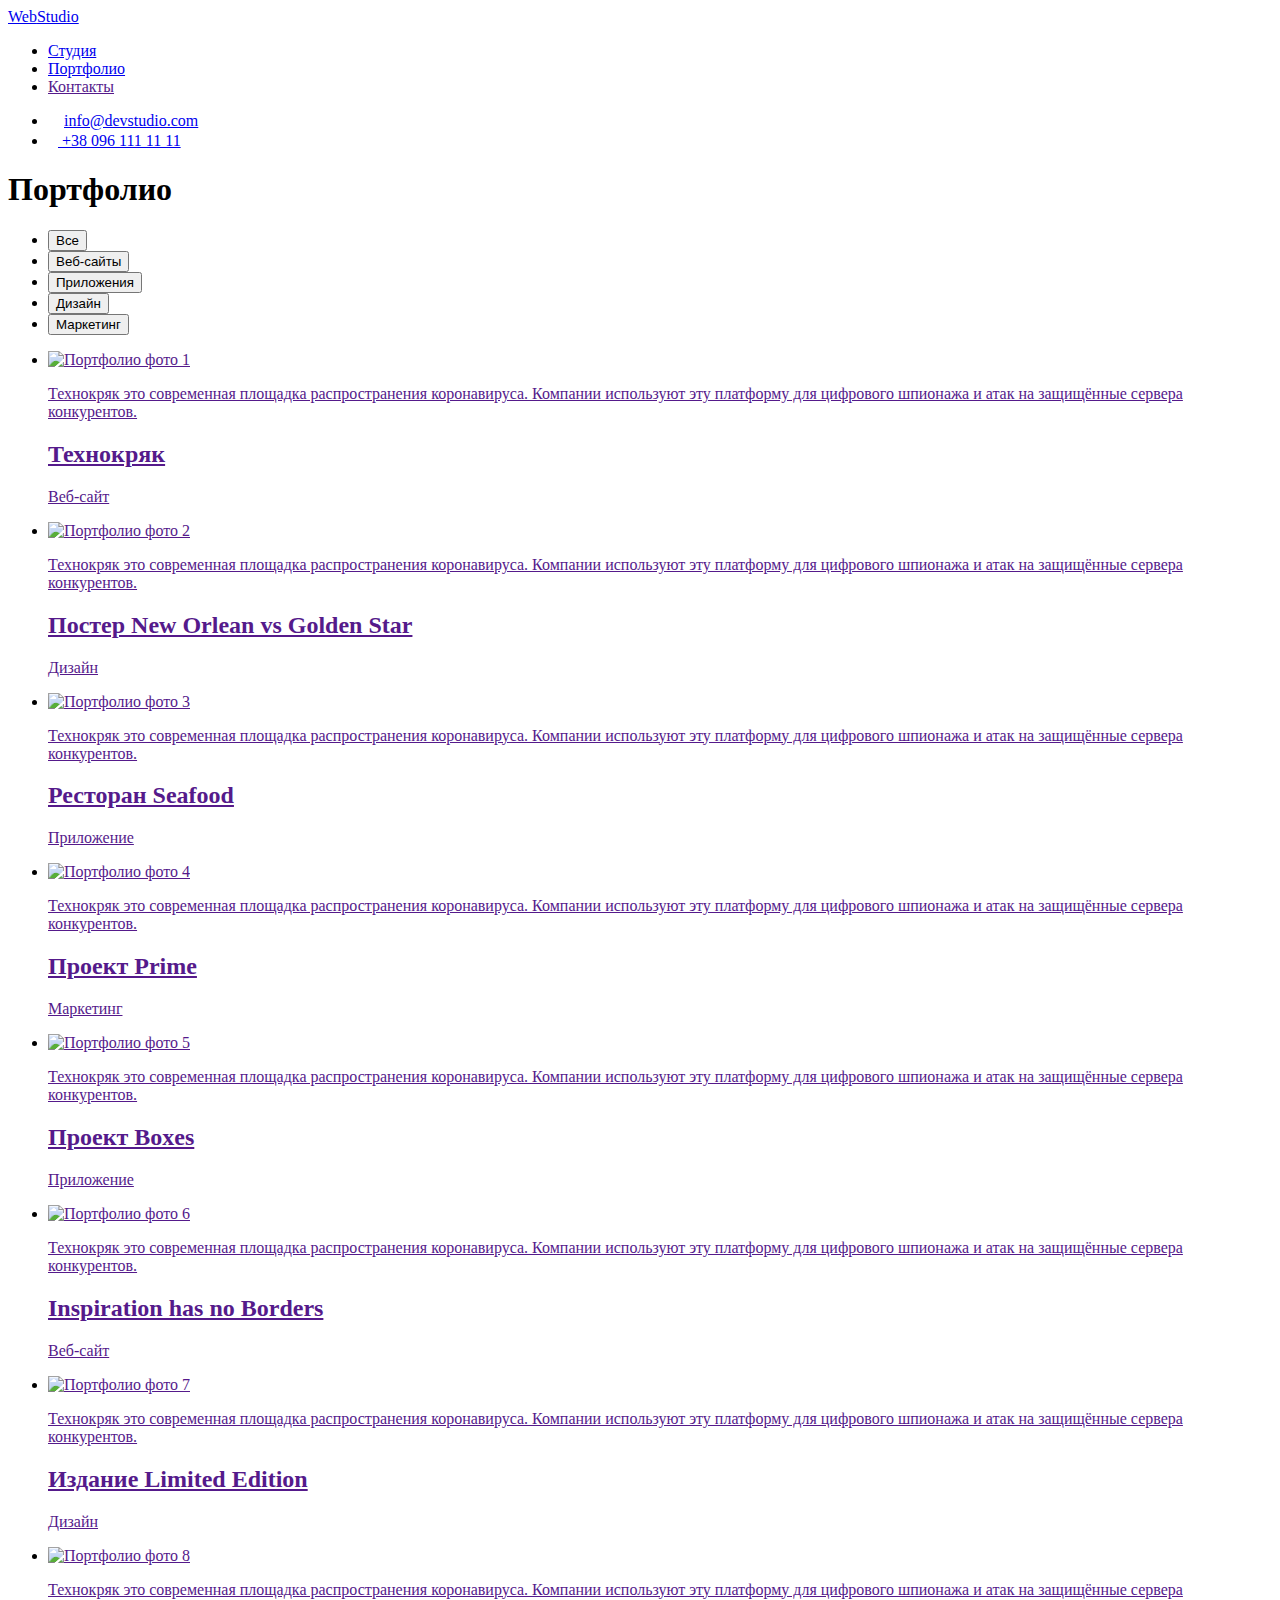
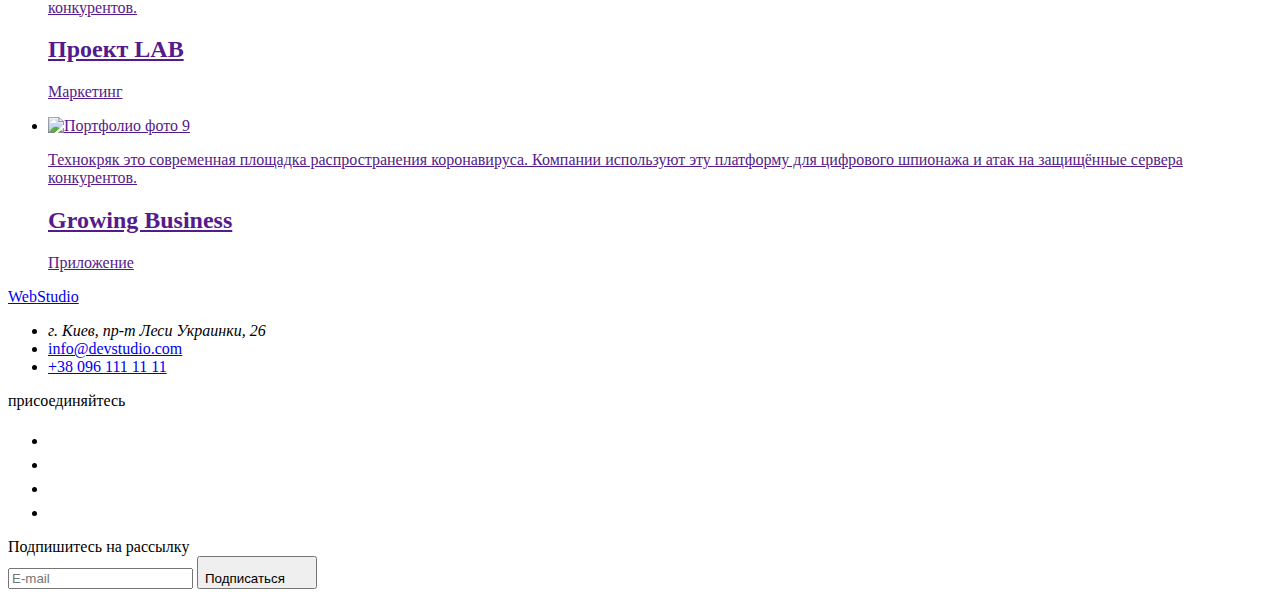
==== portfolio.html @ 8aad8907 "1" ====
<!DOCTYPE html>
<html lang="en">
    <head>
        <meta charset="UTF-8">
        <meta name="viewport" content="width=device-width, initial-scale=1.0">
        <title>Document</title>
        <link href="https://fonts.googleapis.com/css2?family=Raleway:wght@700&family=Roboto:wght@400;500;700;900&display=swap" 
        rel="stylesheet">
        <!-- <link rel="stylesheet" href="https://cdnjs.cloudflare.com/ajax/libs/modern-normalize/1.0.0/modern-normalize.css"> -->
        <link rel="stylesheet" href="./css/main.min.css">
    </head>
    <body>
    <!--Верхняя линия-->
    <header>
        <div class="container ">
            <a href="./index.html" class="logo-white" > <span class="logo-bl">Web</span>Studio</a>
            <nav>
                <ul class="site-nav list">
                    <li class="item"><a href="./index.html" class="link" >Студия</a></li>
                    <li class="item"><a href="./portfolio.html" class="link current">Портфолио</a></li>
                    <li class="item"><a href="" class="link">Контакты</a></li>
                </ul>
            </nav>
            <ul class="adress-nav list">
                <li class="item"><a href="mailto:info@devstudio.com" class="link adress-nav-cont"><svg class="envelope" width="16px" height="12px"><use href="./images/sprite.svg#envelope"></use></svg>info@devstudio.com</a></li>
                <li class="item"><a href="tel:+380961111111" class="link adress-nav-cont"><svg class="phone" width="10px" height="16px"><use href="./images/sprite.svg#phone"></use></svg> +38 096 111 11 11</a></li>
            </ul>
        </div>
    </header>
    <main>
        <!--Портфолио-->
        <section class="section-portfolio">
            <div class="container">
                <h1 class="visually-hidden">Портфолио</h1>
                <ul class="section-portfolio-button list">
                    <li class="item"><button type="button" class="filter-button">Все</button></li>
                    <li class="item"><button type="button" class="filter-button">Веб-сайты</button></li>
                    <li class="item"><button type="button" class="filter-button">Приложения</button></li>
                    <li class="item"><button type="button" class="filter-button">Дизайн</button></li>
                    <li class="item"><button type="button" class="filter-button">Маркетинг</button></li>
                </ul>
                <ul class="section-portfolio-container list">
                    <li class="section-portfolio-item">
                        <a href="" class="portfolio-link">
                            <div class="box"><img src="./images/portfolio/portfolio-img1.jpg" alt="Портфолио фото 1" width="370">
                                <div class="overlay">
                                    <p>Технокряк это современная площадка распространения коронавируса. Компании используют эту платформу для цифрового шпионажа и атак на защищённые сервера конкурентов.</p>
                                </div>
                            </div>
                            <div class="title-title-name">
                                <h2 class="portfolio-title ">Технокряк</h2>
                                <p class="portfolio-title-name">Веб-сайт</p>
                            </div>
                        </a>
                        
                    </li>
                    <li class="section-portfolio-item">
                        <a href="" class="portfolio-link">
                            <div class="box"><img src="./images/portfolio/portfolio-img2.jpg" alt="Портфолио фото 2" width="370">
                                <div class="overlay">
                                    <p>Технокряк это современная площадка распространения коронавируса. Компании используют эту платформу для цифрового шпионажа и атак на защищённые сервера конкурентов.</p>
                                </div>
                            </div>
                            <div class="title-title-name">
                                <h2 class="portfolio-title">Постер New Orlean vs Golden Star</h2>
                                <p class="portfolio-title-name">Дизайн</p>
                            </div>
                        </a>
                    </li>
                    <li class="section-portfolio-item">
                        <a href="" class="portfolio-link">
                            <div class="box"><img src="./images/portfolio/portfolio-img3.jpg" alt="Портфолио фото 3" width="370">
                                <div class="overlay">
                                    <p>Технокряк это современная площадка распространения коронавируса. Компании используют эту платформу для цифрового шпионажа и атак на защищённые сервера конкурентов.</p>
                                </div>
                            </div>
                            <div class="title-title-name">
                                <h2 class="portfolio-title">Ресторан Seafood</h2>
                                <p class="portfolio-title-name">Приложение</p>
                            </div>
                        </a>
                    </li>
                    <li class="section-portfolio-item">
                        <a href="" class="portfolio-link">
                            <div class="box"><img src="./images/portfolio/portfolio-img4.jpg" alt="Портфолио фото 4" width="370">
                                <div class="overlay">
                                    <p>Технокряк это современная площадка распространения коронавируса. Компании используют эту платформу для цифрового шпионажа и атак на защищённые сервера конкурентов.</p>
                                </div>
                            </div>
                            <div class="title-title-name">
                                <h2 class="portfolio-title">Проект Prime</h2>
                                <p class="portfolio-title-name">Маркетинг</p>
                            </div>
                        </a>
                    </li>
                    <li class="section-portfolio-item">
                        <a href="" class="portfolio-link">
                            <div class="box"><img src="./images/portfolio/portfolio-img5.jpg" alt="Портфолио фото 5" width="370">
                                <div class="overlay">
                                    <p>Технокряк это современная площадка распространения коронавируса. Компании используют эту платформу для цифрового шпионажа и атак на защищённые сервера конкурентов.</p>
                                </div>
                            </div>
                            <div class="title-title-name">
                                <h2 class="portfolio-title">Проект Boxes</h2>
                                <p class="portfolio-title-name">Приложение</p>
                            </div>
                        </a>
                    </li>
                    <li class="section-portfolio-item">
                        <a href="" class="portfolio-link">
                            <div class="box"><img src="./images/portfolio/portfolio-img6.jpg" alt="Портфолио фото 6" width="370">
                                <div class="overlay">
                                    <p>Технокряк это современная площадка распространения коронавируса. Компании используют эту платформу для цифрового шпионажа и атак на защищённые сервера конкурентов.</p>
                                </div>
                            </div>
                            <div class="title-title-name">
                                <h2 class="portfolio-title">Inspiration has no Borders</h2>
                                <p class="portfolio-title-name">Веб-сайт</p>
                            </div>
                        </a>
                    </li>
                    <li class="section-portfolio-item">
                        <a href="" class="portfolio-link">
                            <div class="box"><img src="./images/portfolio/portfolio-img7.jpg" alt="Портфолио фото 7" width="370">
                                <div class="overlay">
                                    <p>Технокряк это современная площадка распространения коронавируса. Компании используют эту платформу для цифрового шпионажа и атак на защищённые сервера конкурентов.</p>
                                </div>
                            </div>
                            <div class="title-title-name">
                                <h2 class="portfolio-title">Издание Limited Edition</h2>
                                <p class="portfolio-title-name">Дизайн</p>
                            </div>
                        </a>
                    </li>
                    <li class="section-portfolio-item">
                        <a href="" class="portfolio-link">
                            <div class="box"><img src="./images/portfolio/portfolio-img8.jpg" alt="Портфолио фото 8" width="370">
                                <div class="overlay">
                                    <p>Технокряк это современная площадка распространения коронавируса. Компании используют эту платформу для цифрового шпионажа и атак на защищённые сервера конкурентов.</p>
                                </div>
                            </div>
                            <div class="title-title-name">
                                <h2 class="portfolio-title">Проект LAB</h2>
                                <p class="portfolio-title-name">Маркетинг</p>
                            </div>
                        </a>
                    </li>
                    <li class="section-portfolio-item">
                        <a href="" class="portfolio-link">
                            <div class="box"><img src="./images/portfolio/portfolio-img9.jpg" alt="Портфолио фото 9" width="370">
                                <div class="overlay">
                                    <p>Технокряк это современная площадка распространения коронавируса. Компании используют эту платформу для цифрового шпионажа и атак на защищённые сервера конкурентов.</p>
                                </div>
                            </div>
                            <div class="title-title-name">
                                <h2 class="portfolio-title">Growing Business</h2>
                                <p class="portfolio-title-name">Приложение</p>
                            </div>
                        </a>
                    </li>
                
                </ul>
            </div>
        </section>

    </main>
    <!--Подвал-->
    <footer class="footer">
        <div class="container">
            <div class="footer-join">
                <div class="adress-footer-column">
                    <a href="./index.html" class="logo-black" > <span class="logo-bl">Web</span>Studio</a>
                    <ul class="adress-nav-footer list">
                        <li><address class="footer-address">г. Киев, пр-т Леси Украинки, 26</address></li>
                        <li><a href="mailto:info@devstudio.com" class="link mailto-link">info@devstudio.com</a></li>
                        <li><a href="tel:+380961111111" class="link">+38 096 111 11 11</a></li>
                    </ul>
                </div>
                <div class="social-footer-column">
                    <p>присоединяйтесь</p>
                    <ul class="social-link-footer list">
                        <li><a href="" class="link-social-footer"><svg class="icon-social-footer" width="20px" height="20px"><use href="./images/sprite.svg#instagram"></use></svg></a></li>
                        <li><a href="" class="link-social-footer"><svg class="icon-social-footer" width="20px" height="20px"><use href="./images/sprite.svg#twitter"></use></svg></a></li>
                        <li><a href="" class="link-social-footer"><svg class="icon-social-footer" width="20px" height="20px"><use href="./images/sprite.svg#facebook"></use></svg></a></li>
                        <li><a href="" class="link-social-footer"><svg class="icon-social-footer" width="20px" height="20px"><use href="./images/sprite.svg#linkedin"></use></svg></a></li>
                    </ul>
                </div>
                <div class="email-footer-column">
                    <label for="email" class="email-footer-label">Подпишитесь на рассылку</label>
                    <div class="email-footer-button">
                        <input class="email-footer-input" type="email" name="email" id="email" placeholder="E-mail" />
                        <button type="submit" class="email-button-send">Подписаться<svg class="icon-send" width="24px" height="24px"><use href="./images/sprite.svg#send"></use></svg></button>
                    </div>
                </div>
            </div>
        </div>
    </footer>   
    </body>
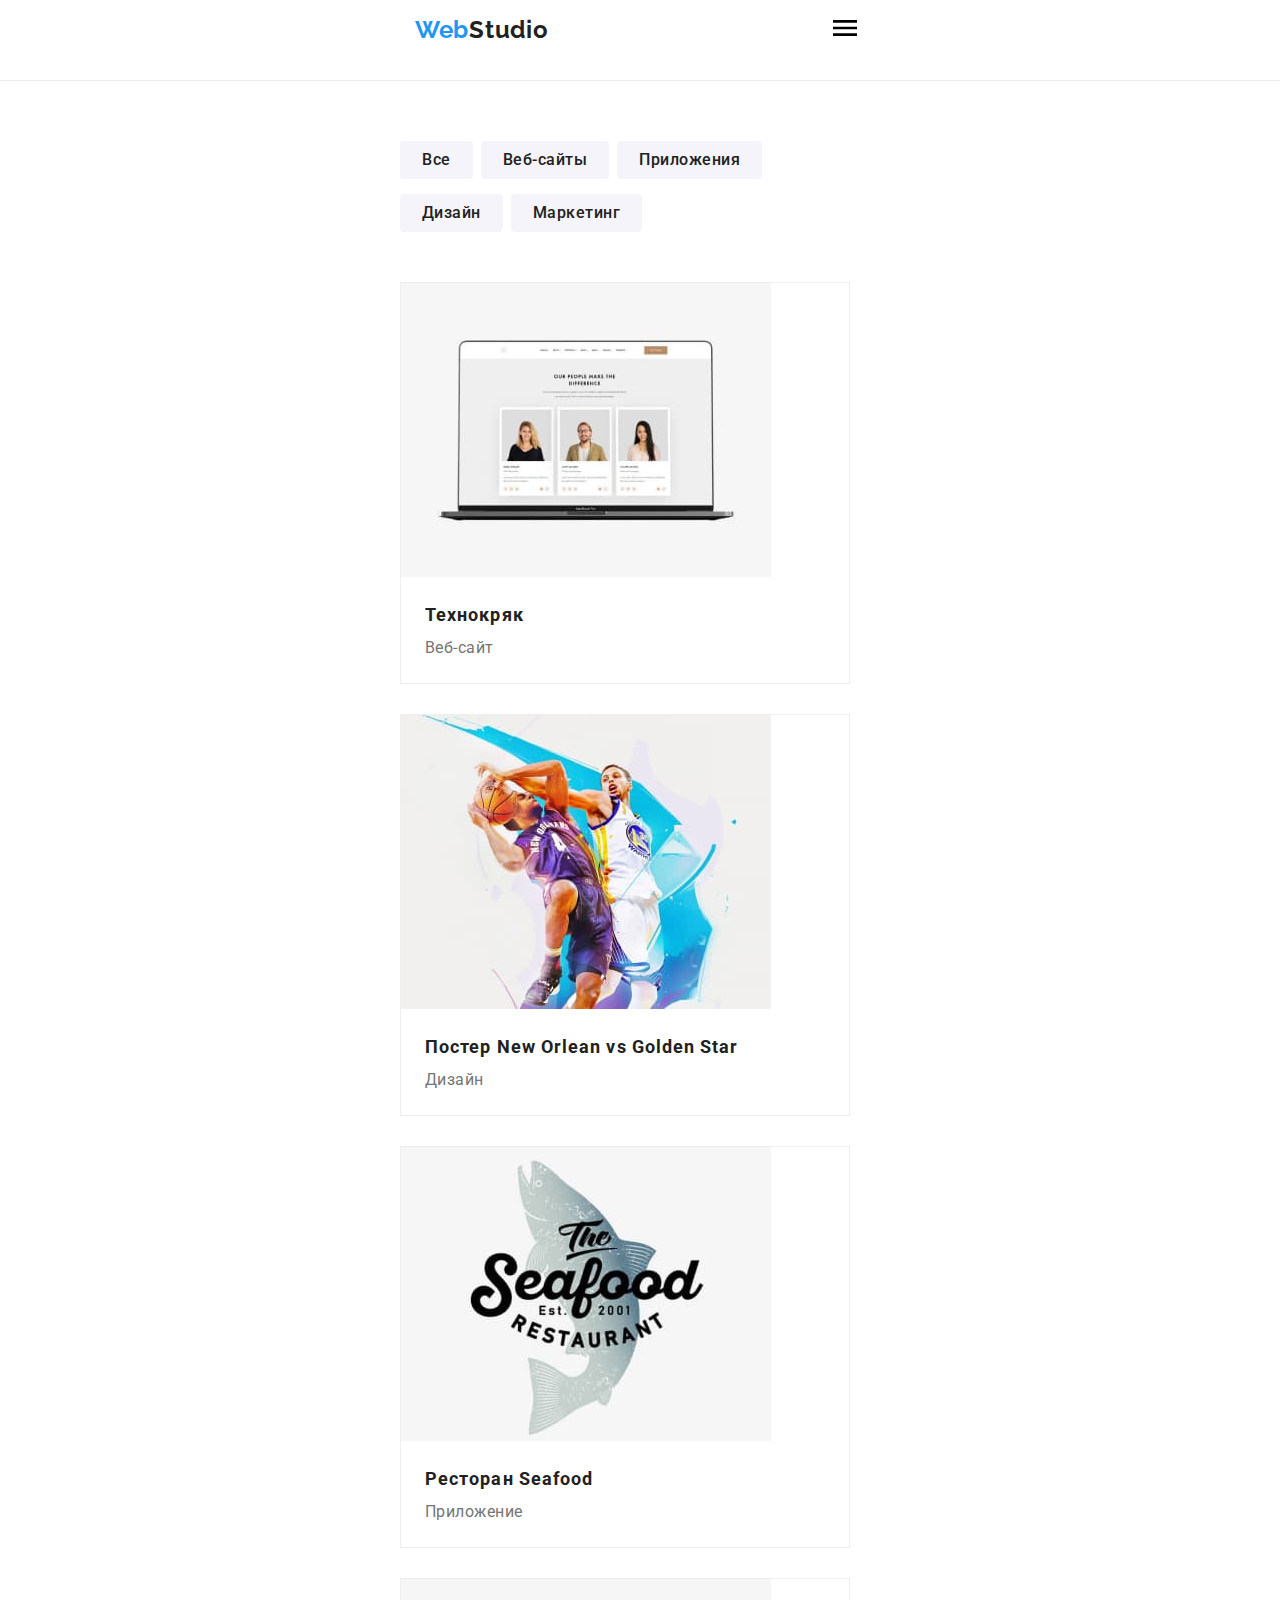
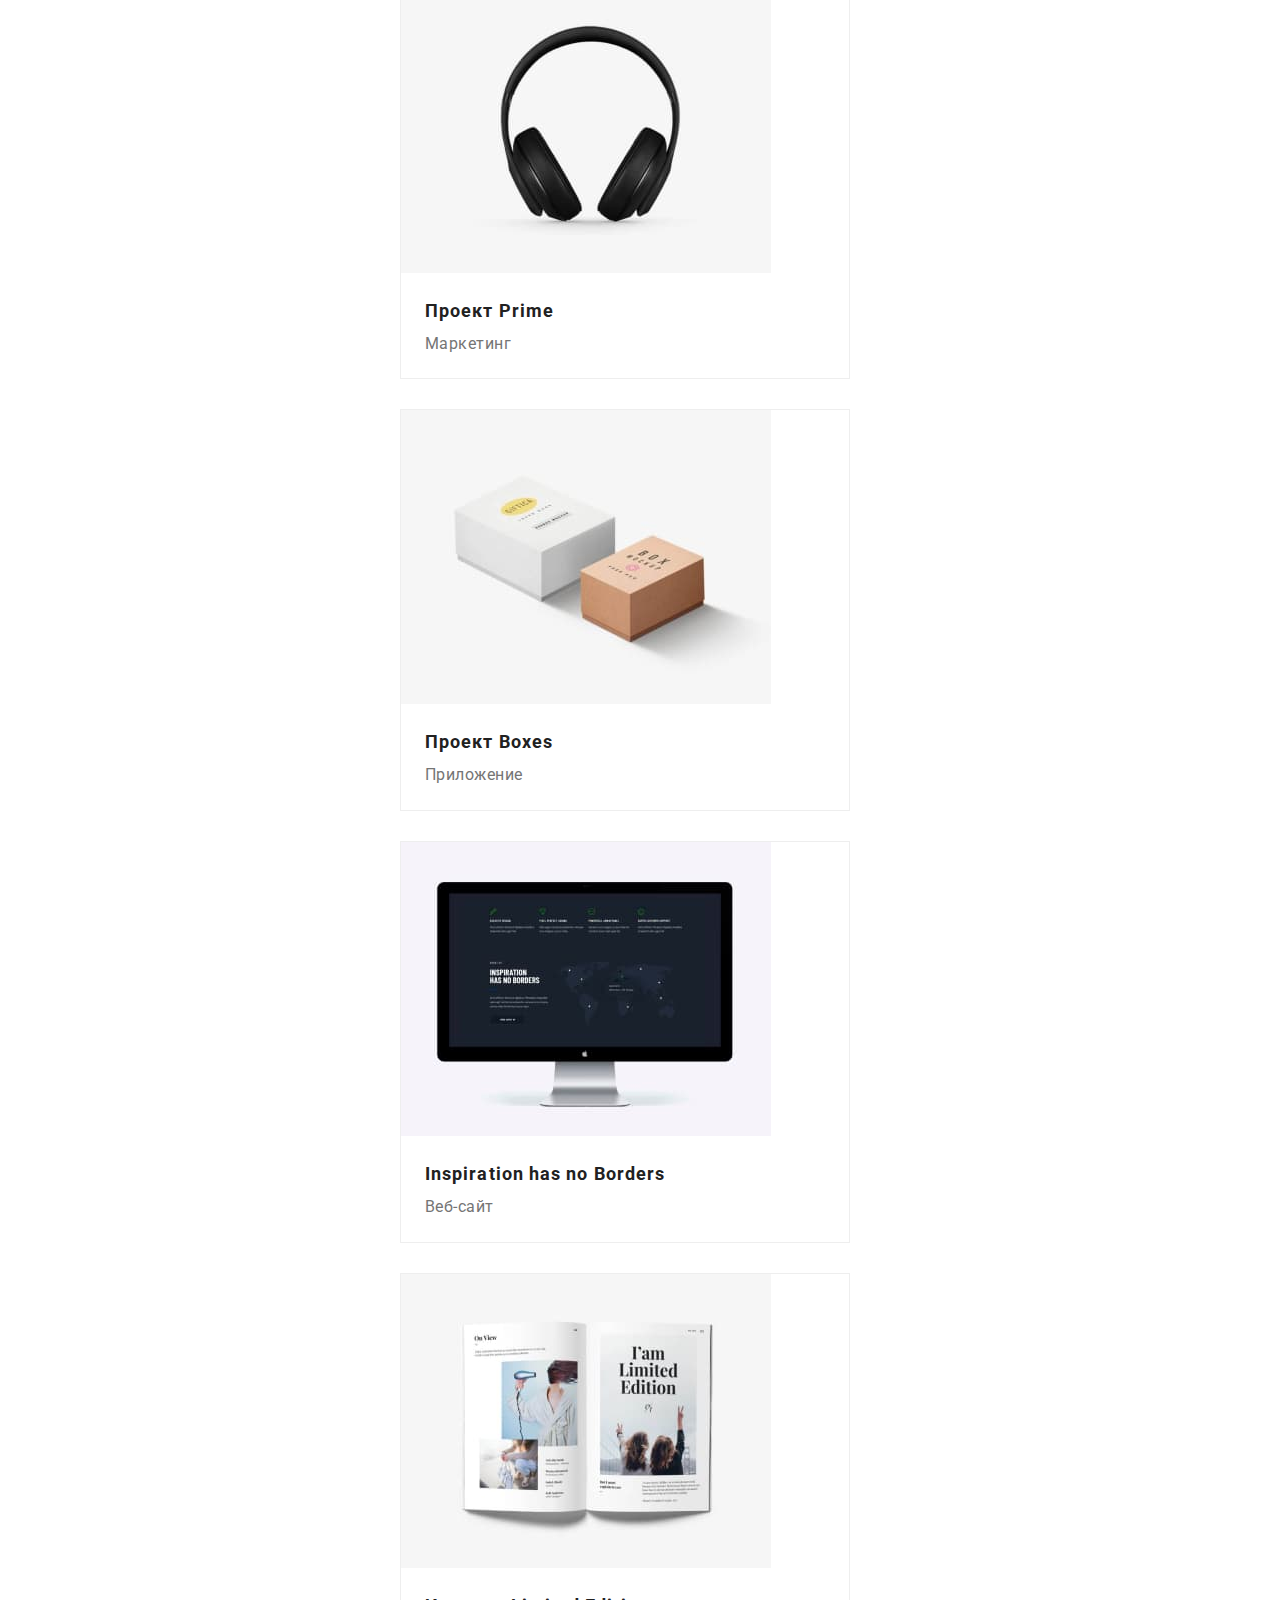
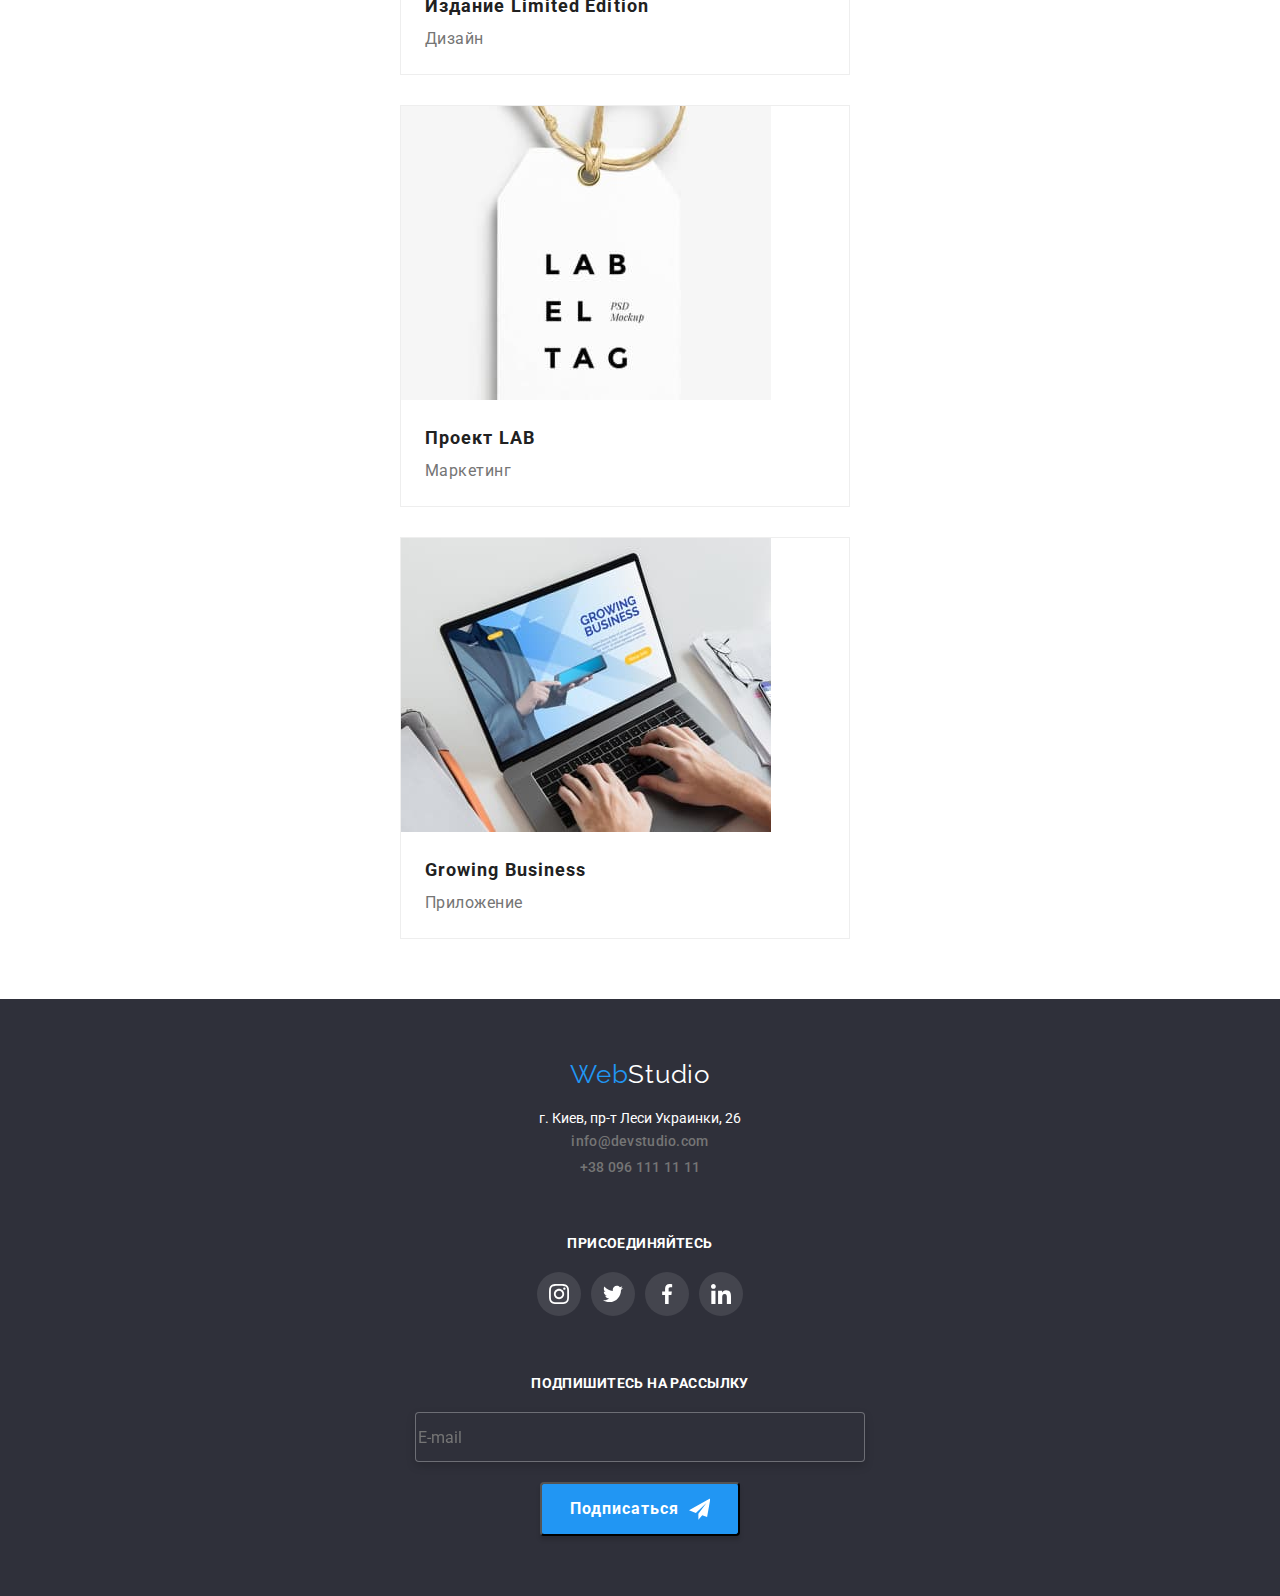
==== commit 9480cbf3: "22" ====
--- a/portfolio.html
+++ b/portfolio.html
@@ -11,20 +11,34 @@
     </head>
     <body>
     <!--Верхняя линия-->
-    <header>
-        <div class="container ">
-            <a href="./index.html" class="logo-white" > <span class="logo-bl">Web</span>Studio</a>
-            <nav>
-                <ul class="site-nav list">
-                    <li class="item"><a href="./index.html" class="link" >Студия</a></li>
-                    <li class="item"><a href="./portfolio.html" class="link current">Портфолио</a></li>
-                    <li class="item"><a href="" class="link">Контакты</a></li>
-                </ul>
+    <header class="page-header">
+        <div class="container">
+            <nav class="nav">
+                <a href="./index.html" class="logo-white" > <span class="logo-bl">Web</span>Studio</a>
+                <button type="button" class="menu-button " data-menu-button>
+                    <svg width="24px" height="16px">
+                        <use class="icon-menu" href="./images/sprite.svg#menu" ></use>
+                        <use class="icon-cross" href="./images/sprite.svg#cross" ></use>
+                    </svg>
+                </button>
+                <div class="menu-container" data-menu>
+                    <ul class="site-nav list">
+                        <li class="item"><a href="./index.html" class="link " >Студия</a></li>
+                        <li class="item"><a href="./portfolio.html" class="link current">Портфолио</a></li>
+                        <li class="item"><a href="" class="link">Контакты</a></li>
+                    </ul>
+                    <ul class="adress-nav list">
+                        <li class="item"><a href="mailto:info@devstudio.com" class="link mail adress-nav-cont"><svg class="envelope" width="16px" height="12px"><use href="./images/sprite.svg#envelope"></use></svg>info@devstudio.com</a></li>
+                        <li class="item"><a href="tel:+380961111111" class="link phone adress-nav-cont"><svg class="phone" width="10px" height="16px"><use href="./images/sprite.svg#phone"></use></svg> +38 096 111 11 11</a></li>
+                    </ul>
+                    <ul class="social-nav list">
+                        <li class="item"><a href="" class="link">Instagram</a></li>
+                        <li class="item"><a href="" class="link">Twitter</a></li>
+                        <li class="item"><a href="" class="link">Twitter</a></li>
+                        <li class="item"><a href="" class="link">LinkedIn</a></li>
+                    </ul>
+                </div>
             </nav>
-            <ul class="adress-nav list">
-                <li class="item"><a href="mailto:info@devstudio.com" class="link adress-nav-cont"><svg class="envelope" width="16px" height="12px"><use href="./images/sprite.svg#envelope"></use></svg>info@devstudio.com</a></li>
-                <li class="item"><a href="tel:+380961111111" class="link adress-nav-cont"><svg class="phone" width="10px" height="16px"><use href="./images/sprite.svg#phone"></use></svg> +38 096 111 11 11</a></li>
-            </ul>
         </div>
     </header>
     <main>
@@ -179,10 +193,10 @@
                 <div class="social-footer-column">
                     <p>присоединяйтесь</p>
                     <ul class="social-link-footer list">
-                        <li><a href="" class="link-social-footer"><svg class="icon-social-footer" width="20px" height="20px"><use href="./images/sprite.svg#instagram"></use></svg></a></li>
-                        <li><a href="" class="link-social-footer"><svg class="icon-social-footer" width="20px" height="20px"><use href="./images/sprite.svg#twitter"></use></svg></a></li>
-                        <li><a href="" class="link-social-footer"><svg class="icon-social-footer" width="20px" height="20px"><use href="./images/sprite.svg#facebook"></use></svg></a></li>
-                        <li><a href="" class="link-social-footer"><svg class="icon-social-footer" width="20px" height="20px"><use href="./images/sprite.svg#linkedin"></use></svg></a></li>
+                        <li class="item"><a href="" class="link-social-footer"><svg class="icon-social-footer" width="20px" height="20px"><use href="./images/sprite.svg#instagram"></use></svg></a></li>
+                        <li class="item"><a href="" class="link-social-footer"><svg class="icon-social-footer" width="20px" height="20px"><use href="./images/sprite.svg#twitter"></use></svg></a></li>
+                        <li class="item"><a href="" class="link-social-footer"><svg class="icon-social-footer" width="20px" height="20px"><use href="./images/sprite.svg#facebook"></use></svg></a></li>
+                        <li class="item"><a href="" class="link-social-footer"><svg class="icon-social-footer" width="20px" height="20px"><use href="./images/sprite.svg#linkedin"></use></svg></a></li>
                     </ul>
                 </div>
                 <div class="email-footer-column">
@@ -194,5 +208,7 @@
                 </div>
             </div>
         </div>
-    </footer>   
-    </body>+    </footer>
+    <script src="./js/menu.js"></script>   
+    </body>
+</html>--- a/css/main.min.css
+++ b/css/main.min.css
@@ -0,0 +1,2 @@
+/*! modern-normalize v1.0.0 | MIT License | https://github.com/sindresorhus/modern-normalize */*,*::before,*::after{-webkit-box-sizing:border-box;box-sizing:border-box}:root{-moz-tab-size:4;-o-tab-size:4;tab-size:4}html{line-height:1.15;-webkit-text-size-adjust:100%}body{margin:0}body{font-family:system-ui,-apple-system,"Segoe UI",Roboto,Helvetica,Arial,sans-serif,"Apple Color Emoji","Segoe UI Emoji"}hr{height:0;color:inherit}abbr[title]{-webkit-text-decoration:underline dotted;text-decoration:underline dotted}b,strong{font-weight:bolder}code,kbd,samp,pre{font-family:ui-monospace, SFMono-Regular, Consolas, 'Liberation Mono', Menlo, monospace;font-size:1em}small{font-size:80%}sub,sup{font-size:75%;line-height:0;position:relative;vertical-align:baseline}sub{bottom:-0.25em}sup{top:-0.5em}table{text-indent:0;border-color:inherit}button,input,optgroup,select,textarea{font-family:inherit;font-size:100%;line-height:1.15;margin:0}button,select{text-transform:none}button,[type='button'],[type='reset'],[type='submit']{-webkit-appearance:button}::-moz-focus-inner{border-style:none;padding:0}:-moz-focusring{outline:1px dotted ButtonText}:-moz-ui-invalid{box-shadow:none}legend{padding:0}progress{vertical-align:baseline}::-webkit-inner-spin-button,::-webkit-outer-spin-button{height:auto}[type='search']{-webkit-appearance:textfield;outline-offset:-2px}::-webkit-search-decoration{-webkit-appearance:none}::-webkit-file-upload-button{-webkit-appearance:button;font:inherit}summary{display:list-item}.list{padding:0px;margin:0px;list-style:none}.visually-hidden{position:absolute;clip:rect(0 0 0 0);width:1px;height:1px;margin:-1px}.logo-bl{color:#2196F3}.container{margin-left:auto;margin-right:auto;width:480px}header>.container{display:-webkit-box;display:-ms-flexbox;display:flex;-webkit-box-align:center;-ms-flex-align:center;align-items:center}img{display:block;max-width:100%;height:auto}.section-title{color:#212121;font-weight:700;font-size:36px;line-height:1.16;letter-spacing:0.03em;text-align:center;margin-top:0px;margin-bottom:50px}header{border-bottom:1px solid #ECECEC}body{background-color:#fff;color:#757575;font-family:Roboto,sans-serif;font-weight:400}.page-header .container{position:relative}.page-header .nav{display:-webkit-box;display:-ms-flexbox;display:flex;-webkit-box-align:start;-ms-flex-align:start;align-items:flex-start;-webkit-box-pack:justify;-ms-flex-pack:justify;justify-content:space-between;min-height:80px;width:100%}.logo-white{color:#212121;font-family:Raleway,sans-serif;font-size:24px;font-weight:700;line-height:1.16;letter-spacing:0.03em;text-decoration:none;margin:16px 15px}.nav .menu-button{position:absolute;margin:10px 15px;border:none;background-color:transparent;width:40px;height:40px;right:0;top:0;z-index:3;-webkit-transition:fill 250ms cubic-bezier(0.4, 0, 0.2, 1);transition:fill 250ms cubic-bezier(0.4, 0, 0.2, 1)}.nav .menu-button:hover,.nav .menu-button:focus svg{fill:#2196F3}.nav .menu-button:hover{color:#2196F3}.menu-button .icon-cross{display:none}.menu-button.is-open .icon-cross{display:block}.menu-button.is-open .icon-menu{display:none}.menu-container{display:none;position:absolute;top:0;left:0;padding:48px 40px;width:480px;background:#fff;-webkit-box-shadow:0px 4px 8px rgba(0,0,0,0.04),0px 2px 4px rgba(0,0,0,0.08),0px 1px 3px rgba(0,0,0,0.16);box-shadow:0px 4px 8px rgba(0,0,0,0.04),0px 2px 4px rgba(0,0,0,0.08),0px 1px 3px rgba(0,0,0,0.16);z-index:2}.menu-container.is-open{display:block}.site-nav .item{position:relative}.site-nav .item:not(:last-child){margin-bottom:32px}.site-nav .link{display:block;color:#212121;font-weight:500;font-size:40px;line-height:1.175;letter-spacing:0.02em;text-decoration:none;-webkit-transition:color 250ms cubic-bezier(0.4, 0, 0.2, 1);transition:color 250ms cubic-bezier(0.4, 0, 0.2, 1)}.site-nav .link:hover,.site-nav .link:focus{color:#2196F3;text-decoration:none}.site-nav .link.current{color:#2196F3}.adress-nav{display:-webkit-box;display:-ms-flexbox;display:flex;-webkit-box-orient:vertical;-webkit-box-direction:reverse;-ms-flex-direction:column-reverse;flex-direction:column-reverse}.adress-nav .link{display:block;color:#757575;font-weight:500;font-size:14px;line-height:1.14;letter-spacing:0.02em;text-decoration:none;-webkit-transition:color 250ms cubic-bezier(0.4, 0, 0.2, 1);transition:color 250ms cubic-bezier(0.4, 0, 0.2, 1)}.adress-nav .link:hover,.adress-nav .link:focus{color:#2196F3}.adress-nav-cont{display:-webkit-box;display:-ms-flexbox;display:flex;-webkit-box-align:center;-ms-flex-align:center;align-items:center}.envelope{display:none;margin-right:10px;fill:currentColor;-webkit-transition:color 250ms cubic-bezier(0.4, 0, 0.2, 1);transition:color 250ms cubic-bezier(0.4, 0, 0.2, 1)}.phone{display:none;margin-right:10px;fill:currentColor;-webkit-transition:color 250ms cubic-bezier(0.4, 0, 0.2, 1);transition:color 250ms cubic-bezier(0.4, 0, 0.2, 1)}.item .mail{font-size:24px;line-height:1.16;letter-spacing:0.02em;margin-top:32px;margin-bottom:64px}.item .phone{font-size:34px;color:#2196F3;line-height:1.176;letter-spacing:0.02em;margin-top:305px}.social-nav{display:-webkit-box;display:-ms-flexbox;display:flex;-webkit-box-pack:justify;-ms-flex-pack:justify;justify-content:space-between;-webkit-box-align:center;-ms-flex-align:center;align-items:center;margin-right:83px}.social-nav .item{position:relative}.social-nav .item:not(:first-child)::after{position:absolute;bottom:45%;right:94%;content:"";width:22px;border:1px solid rgba(33,33,33,0.2);-webkit-transform:rotate(90deg);transform:rotate(90deg)}.social-nav .link{height:22px;color:#2196F3;font-weight:500;font-size:18px;line-height:1.2;letter-spacing:0.02em;text-decoration:none}.hero{background-color:#C4C4C4;text-align:center;padding-top:118px;padding-bottom:118px;max-width:480px;height:400px;margin-left:auto;margin-right:auto;background-image:-webkit-gradient(linear, left top, right top, from(rgba(47,48,58,0.4)), to(rgba(47,48,58,0.4))),url("../images/hero-photo.jpg");background-image:linear-gradient(to right, rgba(47,48,58,0.4), rgba(47,48,58,0.4)),url("../images/hero-photo.jpg");background-repeat:no-repeat;background-position:center;background-size:cover}.hero .hero-title{color:#fff;font-weight:900;font-size:26px;line-height:1.61;letter-spacing:0.06em;text-align:center;text-transform:uppercase;margin-left:auto;margin-right:auto;margin-top:0px;margin-bottom:30px;width:360px}.hero .hero-button{background-color:#2196F3;color:#fff;font-weight:700;font-size:16px;line-height:1.87;letter-spacing:0.06em;border-radius:4px;padding:10px 32px;min-width:200px;cursor:pointer}.section-features{background-color:#fff;padding-top:60px;padding-bottom:60px}.section-features .features-title-name{color:#212121;font-weight:700;font-size:14px;line-height:1.14;letter-spacing:0.03em;text-transform:uppercase;margin-top:0px;margin-bottom:10px}.section-features .features-name{text-align:left;font-size:14px;line-height:1.71;letter-spacing:0.03em;margin-top:0px;margin-bottom:0px}.section-features-container{padding-left:15px;padding-right:15px}.section-features-container .item{width:100%;text-align:center}.section-features-container .item:not(:last-child){margin-right:30px}.bg{padding:25px 102px;background-color:#F5F4FA;margin-bottom:30px}.antenna{width:65px;height:70px;fill:currentColor}.clock{width:67px;height:70px;fill:currentColor}.diagram{width:70px;height:70px;fill:currentColor}.astronaut{width:70px;height:70px;fill:currentColor}.section-service{display:none;background-color:#fff;padding-top:0px;padding-bottom:94px}.section-service-container{display:-webkit-box;display:-ms-flexbox;display:flex;-ms-flex-wrap:wrap;flex-wrap:wrap}.section-service-container .item{width:370px;position:relative}.section-service-container .item:not(:last-child){margin-right:30px}.item>.label{position:absolute;bottom:0;margin:0;width:370px;height:70px;padding-top:27px;padding-bottom:27px;font-weight:700;font-size:14px;line-height:1,14;text-align:center;letter-spacing:0.03em;text-transform:uppercase;color:#fff;background:rgba(47,48,58,0.8)}.section-workers{background-color:#F5F4FA;padding-top:60px;padding-bottom:60px}.section-workers .workers-title-name{color:#212121;font-weight:500;font-size:16px;line-height:1.18;margin-top:30px;margin-bottom:10px;text-align:center}.section-workers p{font-size:16px;line-height:1.18;letter-spacing:0.03em;margin-top:0px;margin-bottom:16px;text-align:center}.section-workers-container{padding-left:15px;padding-right:15px}.section-workers-container .item:not(:last-child){margin-bottom:30px}.workers-title-item{background-color:#fff;-webkit-box-shadow:0px 1px 3px rgba(0,0,0,0.12),0px 1px 1px rgba(0,0,0,0.14),0px 2px 1px rgba(0,0,0,0.2);box-shadow:0px 1px 3px rgba(0,0,0,0.12),0px 1px 1px rgba(0,0,0,0.14),0px 2px 1px rgba(0,0,0,0.2);border-radius:0px 0px 4px 4px;padding-bottom:24px}.social-link{display:-webkit-box;display:-ms-flexbox;display:flex;-ms-flex-wrap:wrap;flex-wrap:wrap;margin-top:16px;margin-left:122px;margin-right:122px;-webkit-box-pack:justify;-ms-flex-pack:justify;justify-content:space-between;list-style:none}.link-social{color:#AFB1B8;background-color:#fff;padding:12px;width:44px;height:44px;border:none;display:block;border-radius:50%;-webkit-transition:color 250ms cubic-bezier(0.4, 0, 0.2, 1),background-color 250ms cubic-bezier(0.4, 0, 0.2, 1);transition:color 250ms cubic-bezier(0.4, 0, 0.2, 1),background-color 250ms cubic-bezier(0.4, 0, 0.2, 1)}.link-social:hover,.link-social:focus{background-color:#2196F3;color:#fff}.icon-social{fill:currentColor}.section-regular-clients{background-color:#fff;padding-top:60px;padding-bottom:45px}.section-regular-clients .container .section-title{margin-bottom:15px}.clients-link-container{display:-webkit-box;display:-ms-flexbox;display:flex;-ms-flex-wrap:wrap;flex-wrap:wrap;-webkit-box-pack:justify;-ms-flex-pack:justify;justify-content:space-between}.clients-link-container .item{margin:15px}.clients-link-container .item:not(:last-child){margin-right:15px;margin-left:15px}.link-clients{color:#AFB1B8;text-align:center;width:210px;height:90px;border:1px solid #AFB1B8;-webkit-box-sizing:border-box;box-sizing:border-box;display:block;border-radius:4px;-webkit-transition:color 250ms cubic-bezier(0.4, 0, 0.2, 1),border 250ms cubic-bezier(0.4, 0, 0.2, 1);transition:color 250ms cubic-bezier(0.4, 0, 0.2, 1),border 250ms cubic-bezier(0.4, 0, 0.2, 1)}.link-clients:hover,.link-clients:focus{color:#2196F3;border:1px solid #2196F3;-webkit-box-sizing:border-box;box-sizing:border-box;border-radius:4px}.icon-clients{fill:currentColor}.comp1{padding:24px 63px 21px 63px}.comp2{padding:19px 65px}.comp3{padding:24px 64px 23px 65px}.comp4{padding:24px 45px}.comp5{padding:22px 55px 21px 56px}.comp6{padding:22px 40px 22px 41px}.footer{background-color:#2F303A;padding-top:60px;padding-bottom:60px}.footer .footer-address-nav{color:#757575;font-size:14px;line-height:1.71;letter-spacing:0.03em}.adress-footer-column{text-align:center}.logo-black{display:block;margin-bottom:20px;color:#fff;font-family:Raleway,sans-serif;font-size:26px;line-height:1.19;letter-spacing:0.03em;text-decoration:none}.footer-address{color:#fff;font-style:inherit;font-size:14px;margin-bottom:8px}.adress-nav-footer .link{color:#757575;font-weight:500;font-size:14px;line-height:1.14;letter-spacing:0.02em;text-decoration:none;-webkit-transition:color 250ms cubic-bezier(0.4, 0, 0.2, 1);transition:color 250ms cubic-bezier(0.4, 0, 0.2, 1)}.adress-nav-footer .mailto-link{display:block;margin-bottom:8px}.link:hover,.link:focus{color:#2196F3}.social-footer-column{text-align:center}.footer-join p{font-family:Roboto,sans-serif;font-weight:700;font-size:14px;line-height:1.14;letter-spacing:0.03em;text-transform:uppercase;color:#fff;margin-top:60px;margin-bottom:20px}.social-link-footer{display:-webkit-box;display:-ms-flexbox;display:flex;-ms-flex-wrap:wrap;flex-wrap:wrap;list-style:none;flex-wrap:wrap;margin-left:137px;margin-right:137px;-webkit-box-pack:justify;-ms-flex-pack:justify;justify-content:space-between}.link-social-footer{color:#fff;padding:12px;width:44px;height:44px;border:none;display:block;border-radius:50%;background:rgba(255,255,255,0.1);-webkit-transition:background-color 250ms cubic-bezier(0.4, 0, 0.2, 1);transition:background-color 250ms cubic-bezier(0.4, 0, 0.2, 1)}.link-social-footer:hover,.link-social-footer:focus{background-color:#2196F3}.icon-social-footer{fill:currentColor}.email-footer-column{display:-webkit-box;display:-ms-flexbox;display:flex;-webkit-box-orient:vertical;-webkit-box-direction:normal;-ms-flex-direction:column;flex-direction:column;-webkit-box-pack:center;-ms-flex-pack:center;justify-content:center;text-align:center}.email-footer-label{display:block;font-family:Roboto,sans-serif;font-weight:700;font-size:14px;line-height:1.14;letter-spacing:0.03em;text-transform:uppercase;color:#fff;margin-top:60px;text-align:center}.email-footer-input{margin-top:20px;margin-bottom:20px;width:450px;height:50px;background:#2F303A;border:1px solid rgba(255,255,255,0.3);-webkit-box-sizing:border-box;box-sizing:border-box;-webkit-filter:drop-shadow(0px 4px 4px rgba(0,0,0,0.15));filter:drop-shadow(0px 4px 4px rgba(0,0,0,0.15));border-radius:4px;color:rgba(255,255,255,0.6)}.email-button-send{width:200px;padding:10px 28px;font-family:Roboto,sans-serif;font-weight:700;font-size:16px;line-height:1.87;display:-webkit-box;display:-ms-flexbox;display:flex;-webkit-box-align:center;-ms-flex-align:center;align-items:center;text-align:center;letter-spacing:0.06em;color:#fff;background:#2196F3;-webkit-box-shadow:0px 4px 4px rgba(0,0,0,0.15);box-shadow:0px 4px 4px rgba(0,0,0,0.15);border-radius:4px;display:-webkit-inline-box;display:-ms-inline-flexbox;display:inline-flex}.icon-send{margin-left:10px}.backdrop{position:fixed;top:0;left:0;width:100%;height:100%;background:rgba(0,0,0,0.2)}.backdrop.is-hidden{opacity:0;pointer-events:none}.modal{max-width:528px;max-height:581px;position:absolute;left:50%;top:50%;-webkit-transform:translate(-50%, -50%);transform:translate(-50%, -50%);background:#fff;-webkit-box-shadow:0px 1px 3px rgba(0,0,0,0.12),0px 1px 1px rgba(0,0,0,0.14),0px 2px 1px rgba(0,0,0,0.2);box-shadow:0px 1px 3px rgba(0,0,0,0.12),0px 1px 1px rgba(0,0,0,0.14),0px 2px 1px rgba(0,0,0,0.2);border-radius:4px}.button-close{position:absolute;right:8px;top:8px;width:30px;height:30px;background:#fff;border:1px solid rgba(0,0,0,0.1);-webkit-box-sizing:border-box;box-sizing:border-box;border-radius:50%;-webkit-transition:fill 250ms cubic-bezier(0.4, 0, 0.2, 1);transition:fill 250ms cubic-bezier(0.4, 0, 0.2, 1)}.button-close:hover,.button-close:focus{fill:#2196F3}.form{display:-webkit-box;display:-ms-flexbox;display:flex;-webkit-box-orient:vertical;-webkit-box-direction:normal;-ms-flex-direction:column;flex-direction:column;margin:40px}.form p{font-family:Roboto,sans-serif;font-weight:700;font-size:20px;line-height:1.15;text-align:center;letter-spacing:0.03em;color:#212121;margin:0px;margin-bottom:12px}.form button{width:200px;height:50px;margin:auto;background:#2196F3;-webkit-box-shadow:0px 4px 4px rgba(0,0,0,0.15);box-shadow:0px 4px 4px rgba(0,0,0,0.15);border-radius:4px;font-family:Roboto,sans-serif;font-weight:700;font-size:16px;line-height:1.87;text-align:center;letter-spacing:0.06em;color:#fff}.form-fild{position:relative;display:-webkit-box;display:-ms-flexbox;display:flex;-webkit-box-orient:vertical;-webkit-box-direction:normal;-ms-flex-direction:column;flex-direction:column;font-family:Roboto,sans-serif;font-weight:400;font-size:12px;line-height:1.16;letter-spacing:0.01em;color:#757575}.form-fild label{margin-bottom:4px}.form-fild input{display:block;margin-bottom:10px;padding-left:45px;width:448px;height:40px;border:1px solid rgba(33,33,33,0.2);-webkit-box-sizing:border-box;box-sizing:border-box;border-radius:4px}.form-fild:hover .icon,.form-fild input:focus+.icon{fill:#2196F3}.form-fild textarea{margin-bottom:20px;padding:12px 16px;width:448px;height:120px;border:1px solid rgba(33,33,33,0.2);-webkit-box-sizing:border-box;box-sizing:border-box;border-radius:4px;font-family:Roboto,sans-serif;font-weight:400;font-size:12px;line-height:1.16;letter-spacing:0.01em;color:rgba(117,117,117,0.5)}.icon{position:absolute;display:inline-block;top:27px;left:15px;-webkit-transition:fill 250ms cubic-bezier(0.4, 0, 0.2, 1);transition:fill 250ms cubic-bezier(0.4, 0, 0.2, 1)}.checkbox-agreement{display:-webkit-box;display:-ms-flexbox;display:flex;-webkit-box-pack:center;-ms-flex-pack:center;justify-content:center;-webkit-box-align:center;-ms-flex-align:center;align-items:center;margin-bottom:30px;font-family:Roboto,sans-serif;font-weight:400;font-size:14px;line-height:1.71;letter-spacing:0.03em;color:#757575}.checkbox-agreement .checkbox-label{display:-webkit-box;display:-ms-flexbox;display:flex;-webkit-box-align:center;-ms-flex-align:center;align-items:center}.checkbox-agreement .checkbox{position:absolute;width:1px;height:1px;margin:-1px;border:0;padding:0;clip:rect(0 0 0 0);overflow:hidden}.icon-checkbox{display:inline-block;width:16px;height:15px;border:2px solid black;border-radius:4px;margin-right:7px}.checkbox:checked+.icon-checkbox{border-color:#2196F3;background-color:#2196F3;background-image:url("../images/icon/icon check.svg");background-size:contain;background-origin:border-box}.logo-agreement{color:#2196F3;margin-left:5px}.section-portfolio{padding:60px 15px}.section-portfolio .portfolio-title{color:#212121;width:322px;font-weight:700;font-size:18px;line-height:2;letter-spacing:0.06em;margin:0px}.section-portfolio .portfolio-title-name{font-size:16px;line-height:1.87;letter-spacing:0.03em;margin:0px;color:#757575}.section-portfolio-container{display:inline-block}.section-portfolio-item{width:450px;border:1px solid #eee;-webkit-box-sizing:border-box;box-sizing:border-box}.section-portfolio-item:not(:last-child){margin-bottom:30px}.section-portfolio-item .box{position:relative;overflow:hidden}.overlay{position:absolute;top:0;left:0;-webkit-transform:translateY(100%);transform:translateY(100%);width:100%;height:100%;background-color:rgba(33,150,243,0.9);padding:0px;margin:0px;-webkit-transition:-webkit-transform 250ms cubic-bezier(0.4, 0, 0.2, 1);transition:-webkit-transform 250ms cubic-bezier(0.4, 0, 0.2, 1);transition:transform 250ms cubic-bezier(0.4, 0, 0.2, 1);transition:transform 250ms cubic-bezier(0.4, 0, 0.2, 1), -webkit-transform 250ms cubic-bezier(0.4, 0, 0.2, 1)}.overlay p{min-width:370px;min-height:168px;color:#fff;font-size:18px;line-height:1.55;letter-spacing:0.03em;padding:63px 24px;margin:0px;border:0px}.portfolio-link:hover .overlay,.portfolio-link:focus .overlay{position:absolute;top:0;left:0;-webkit-transform:translateY(0%);transform:translateY(0%);width:100%;height:100%;background-color:rgba(33,150,243,0.9);padding:0px;margin:0px;opacity:1}.title-title-name{padding:20px 24px}.portfolio-link{text-decoration:none;-webkit-transition:-webkit-box-shadow 250ms cubic-bezier(0.4, 0, 0.2, 1);transition:-webkit-box-shadow 250ms cubic-bezier(0.4, 0, 0.2, 1);transition:box-shadow 250ms cubic-bezier(0.4, 0, 0.2, 1);transition:box-shadow 250ms cubic-bezier(0.4, 0, 0.2, 1), -webkit-box-shadow 250ms cubic-bezier(0.4, 0, 0.2, 1)}.portfolio-link:hover,.portfolio-link:focus{display:block;-webkit-box-shadow:0px 1px 1px rgba(0,0,0,0.12),0px 4px 4px rgba(0,0,0,0.06),1px 4px 6px rgba(0,0,0,0.16);box-shadow:0px 1px 1px rgba(0,0,0,0.12),0px 4px 4px rgba(0,0,0,0.06),1px 4px 6px rgba(0,0,0,0.16)}.section-portfolio-button{display:-webkit-box;display:-ms-flexbox;display:flex;-ms-flex-wrap:wrap;flex-wrap:wrap;margin-bottom:50px;-webkit-box-pack:left;-ms-flex-pack:left;justify-content:left}.section-portfolio-button .item:nth-child(-n+3){margin-bottom:15px}.section-portfolio-button .item:not(:last-child){margin-right:8px}.filter-button{background-color:#F5F4FA;color:#212121;font-weight:500;font-size:16px;line-height:1.62;letter-spacing:0.03em;border-radius:4px;padding:6px 22px;min-width:200px;cursor:pointer;min-width:73px;border:0px;-webkit-transition:background-color 250ms cubic-bezier(0.4, 0, 0.2, 1),color 250ms cubic-bezier(0.4, 0, 0.2, 1),-webkit-box-shadow 250ms cubic-bezier(0.4, 0, 0.2, 1);transition:background-color 250ms cubic-bezier(0.4, 0, 0.2, 1),color 250ms cubic-bezier(0.4, 0, 0.2, 1),-webkit-box-shadow 250ms cubic-bezier(0.4, 0, 0.2, 1);transition:background-color 250ms cubic-bezier(0.4, 0, 0.2, 1),color 250ms cubic-bezier(0.4, 0, 0.2, 1),box-shadow 250ms cubic-bezier(0.4, 0, 0.2, 1);transition:background-color 250ms cubic-bezier(0.4, 0, 0.2, 1),color 250ms cubic-bezier(0.4, 0, 0.2, 1),box-shadow 250ms cubic-bezier(0.4, 0, 0.2, 1),-webkit-box-shadow 250ms cubic-bezier(0.4, 0, 0.2, 1)}.filter-button:hover,.filter-button:focus{background-color:#2196F3;color:#fff;-webkit-box-shadow:0px 3px 1px rgba(0,0,0,0.1),0px 1px 2px rgba(0,0,0,0.08),0px 2px 2px rgba(0,0,0,0.12);box-shadow:0px 3px 1px rgba(0,0,0,0.1),0px 1px 2px rgba(0,0,0,0.08),0px 2px 2px rgba(0,0,0,0.12)}
+/*# sourceMappingURL=main.min.css.map */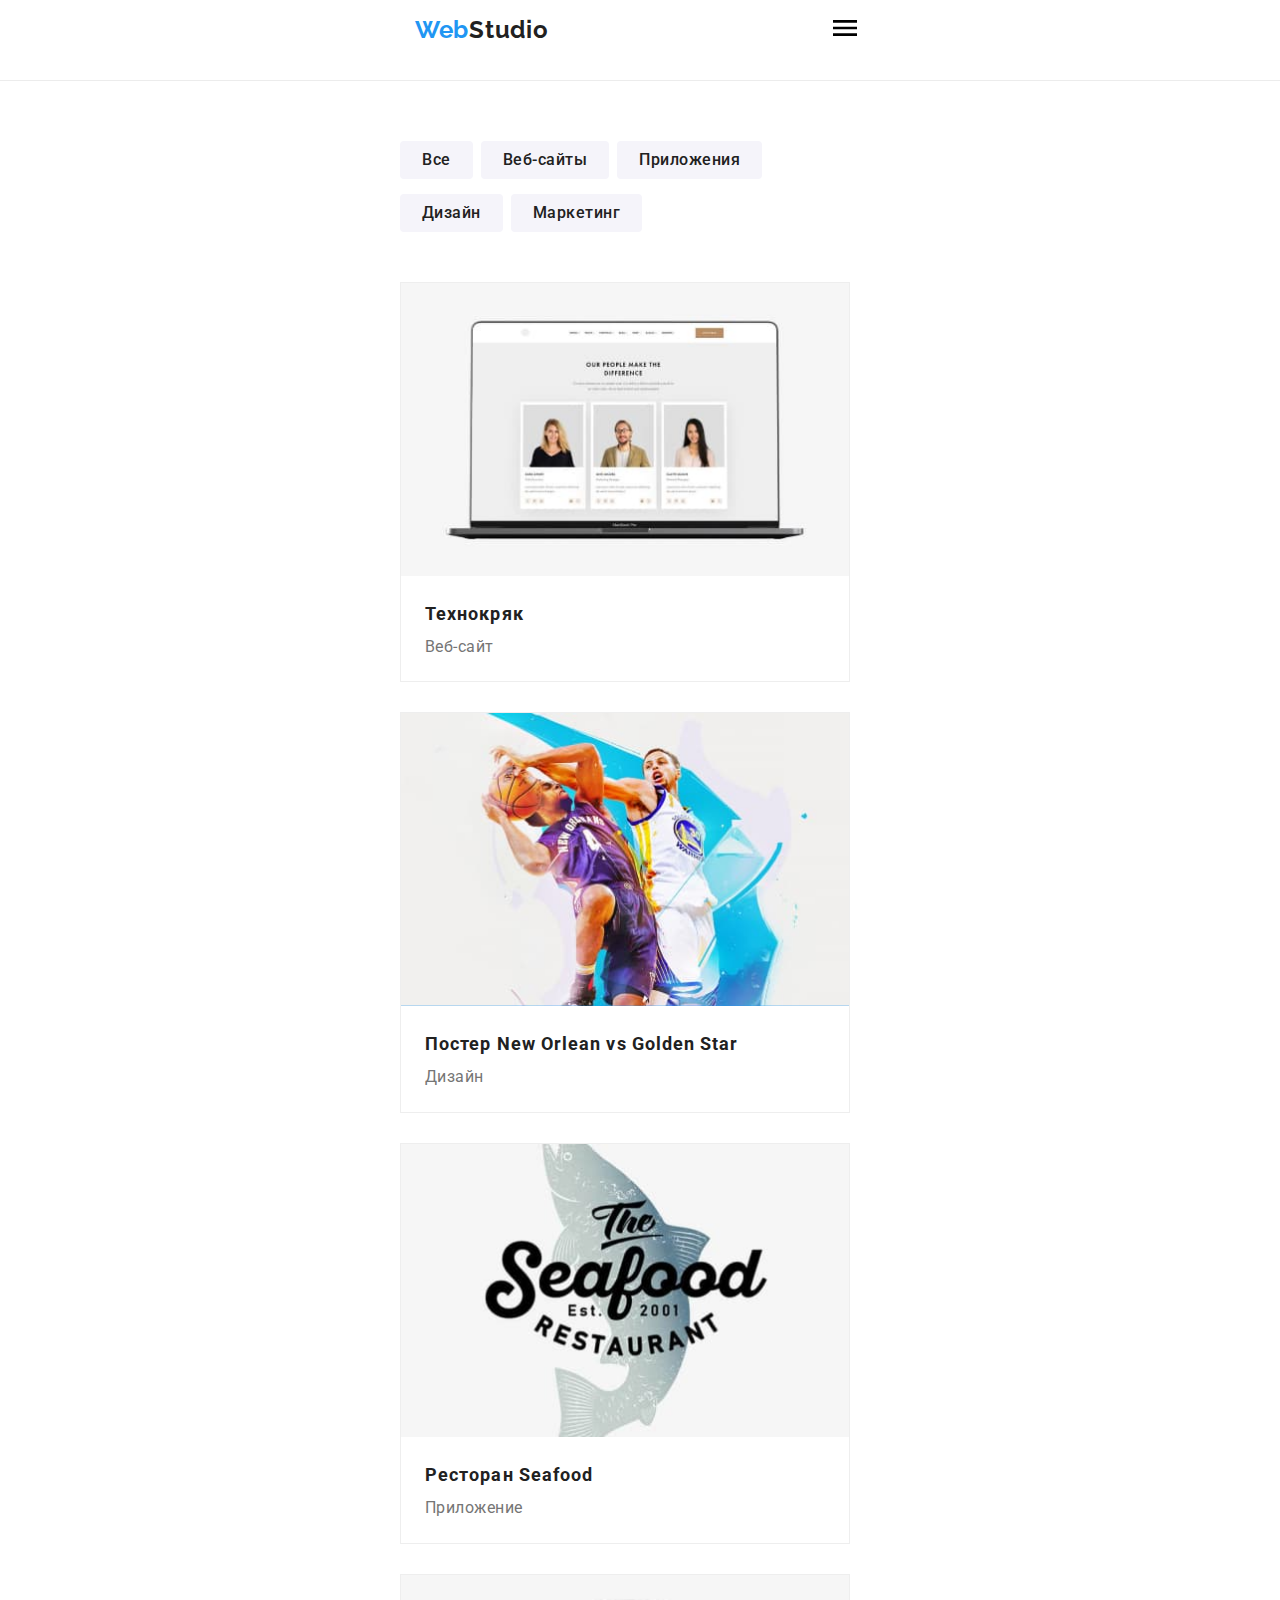
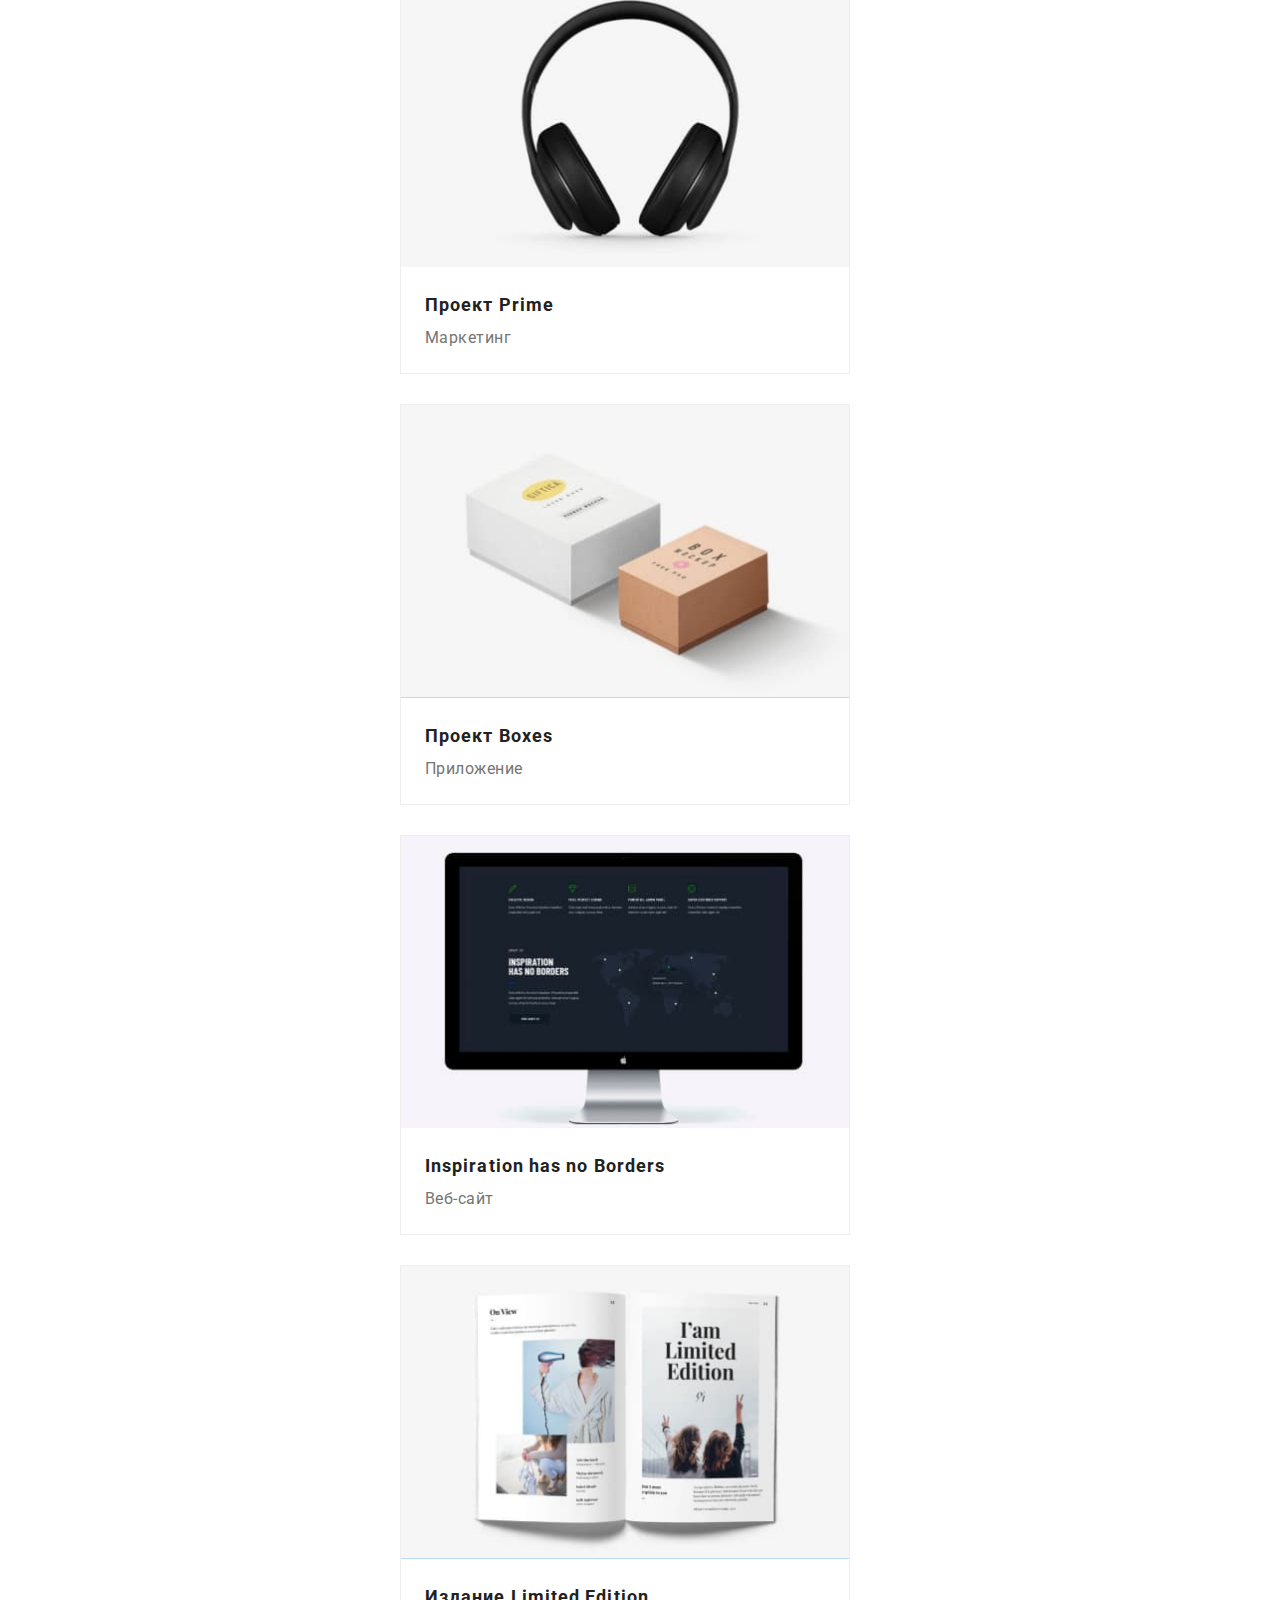
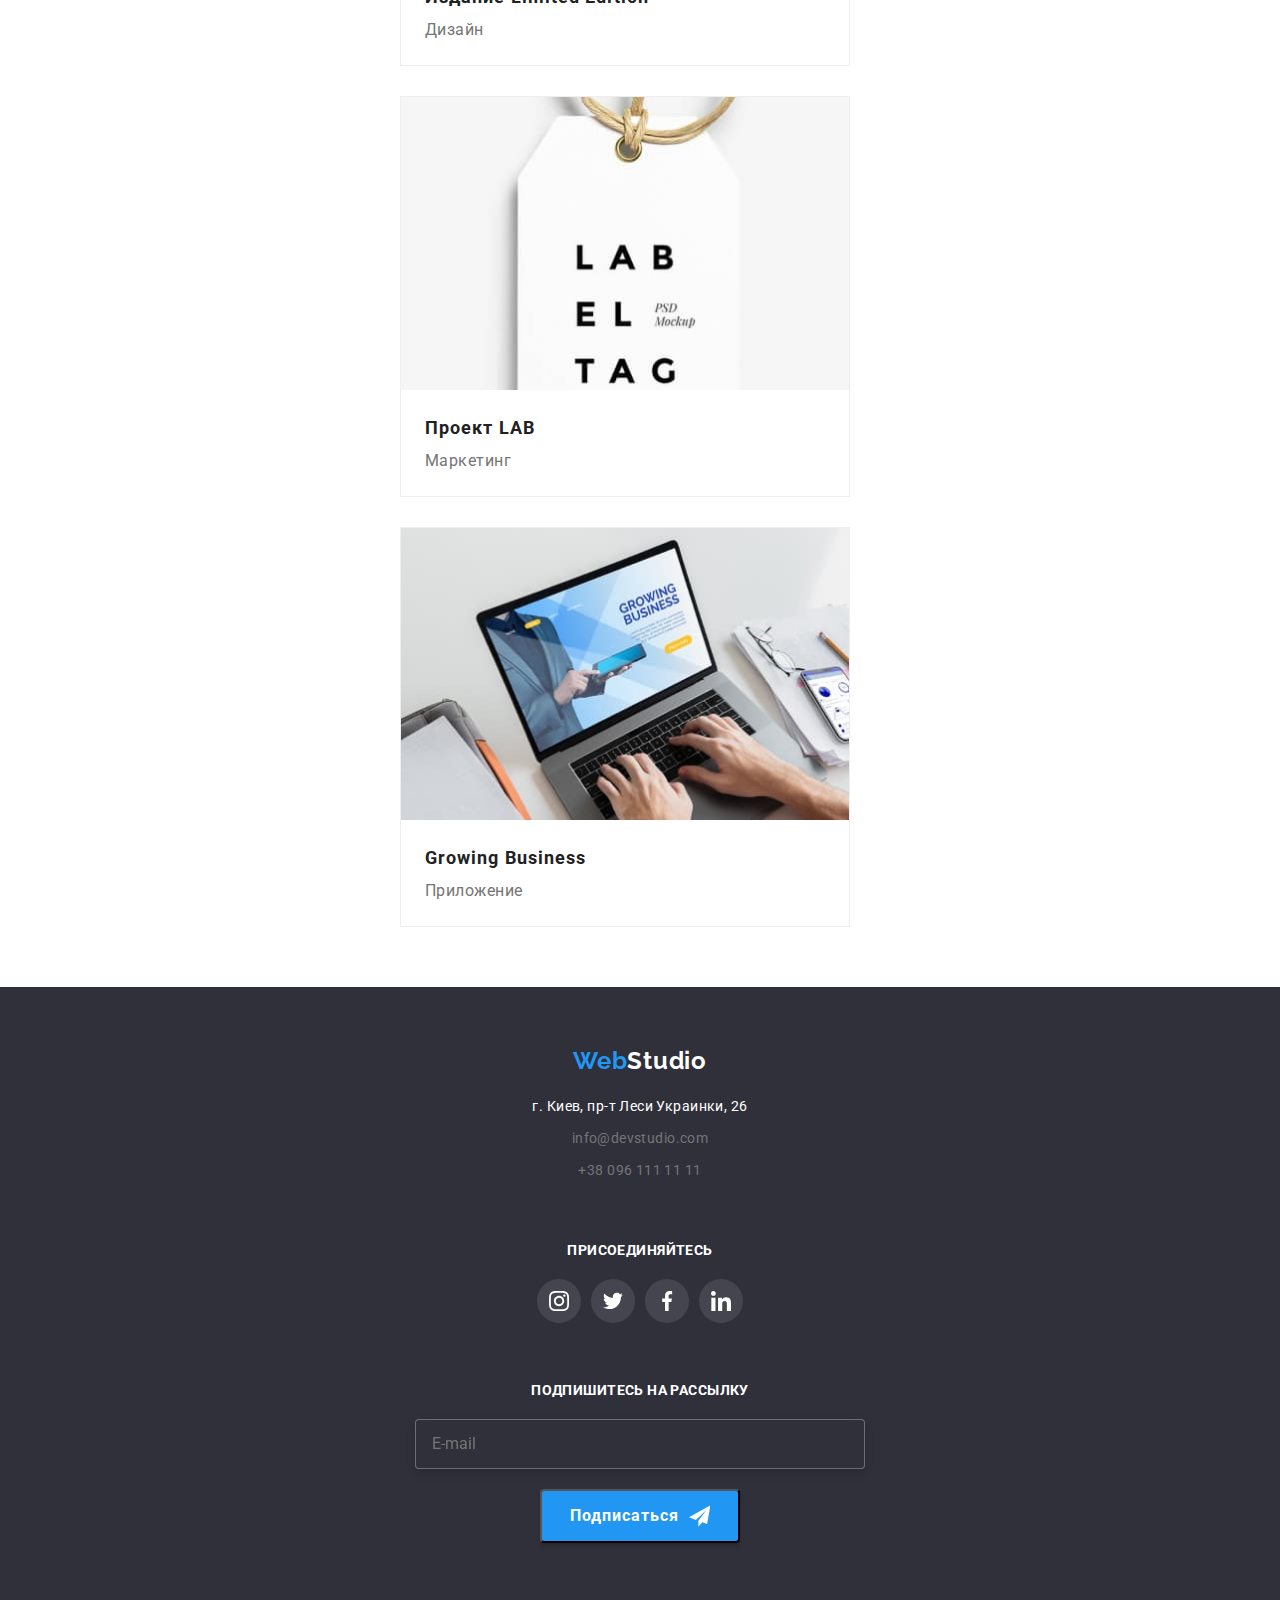
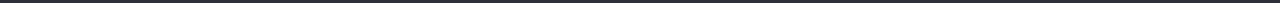
==== commit b4e8f2f2: "53" ====
--- a/portfolio.html
+++ b/portfolio.html
@@ -56,7 +56,11 @@
                 <ul class="section-portfolio-container list">
                     <li class="section-portfolio-item">
                         <a href="" class="portfolio-link">
-                            <div class="box"><img src="./images/portfolio/portfolio-img1.jpg" alt="Портфолио фото 1" width="370">
+                            <div class="box">
+                                <img 
+                                    src="./images/portfolio/portfolio1-450.jpg" 
+                                    alt="Портфолио фото 1"
+                                 >   
                                 <div class="overlay">
                                     <p>Технокряк это современная площадка распространения коронавируса. Компании используют эту платформу для цифрового шпионажа и атак на защищённые сервера конкурентов.</p>
                                 </div>
@@ -70,7 +74,11 @@
                     </li>
                     <li class="section-portfolio-item">
                         <a href="" class="portfolio-link">
-                            <div class="box"><img src="./images/portfolio/portfolio-img2.jpg" alt="Портфолио фото 2" width="370">
+                            <div class="box">
+                                <img 
+                                    src="./images/portfolio/portfolio2-450.jpg" 
+                                    alt="Портфолио фото 2"
+                                > 
                                 <div class="overlay">
                                     <p>Технокряк это современная площадка распространения коронавируса. Компании используют эту платформу для цифрового шпионажа и атак на защищённые сервера конкурентов.</p>
                                 </div>
@@ -83,7 +91,11 @@
                     </li>
                     <li class="section-portfolio-item">
                         <a href="" class="portfolio-link">
-                            <div class="box"><img src="./images/portfolio/portfolio-img3.jpg" alt="Портфолио фото 3" width="370">
+                            <div class="box">
+                                <img 
+                                    src="./images/portfolio/portfolio3-450.jpg" 
+                                    alt="Портфолио фото 3"
+                                > 
                                 <div class="overlay">
                                     <p>Технокряк это современная площадка распространения коронавируса. Компании используют эту платформу для цифрового шпионажа и атак на защищённые сервера конкурентов.</p>
                                 </div>
@@ -96,7 +108,11 @@
                     </li>
                     <li class="section-portfolio-item">
                         <a href="" class="portfolio-link">
-                            <div class="box"><img src="./images/portfolio/portfolio-img4.jpg" alt="Портфолио фото 4" width="370">
+                            <div class="box">
+                                <img 
+                                    src="./images/portfolio/portfolio4-450.jpg" 
+                                    alt="Портфолио фото 4"
+                                > 
                                 <div class="overlay">
                                     <p>Технокряк это современная площадка распространения коронавируса. Компании используют эту платформу для цифрового шпионажа и атак на защищённые сервера конкурентов.</p>
                                 </div>
@@ -109,7 +125,11 @@
                     </li>
                     <li class="section-portfolio-item">
                         <a href="" class="portfolio-link">
-                            <div class="box"><img src="./images/portfolio/portfolio-img5.jpg" alt="Портфолио фото 5" width="370">
+                            <div class="box">
+                                <img 
+                                    src="./images/portfolio/portfolio5-450.jpg" 
+                                    alt="Портфолио фото 5"
+                                > 
                                 <div class="overlay">
                                     <p>Технокряк это современная площадка распространения коронавируса. Компании используют эту платформу для цифрового шпионажа и атак на защищённые сервера конкурентов.</p>
                                 </div>
@@ -122,7 +142,11 @@
                     </li>
                     <li class="section-portfolio-item">
                         <a href="" class="portfolio-link">
-                            <div class="box"><img src="./images/portfolio/portfolio-img6.jpg" alt="Портфолио фото 6" width="370">
+                            <div class="box">
+                                <img 
+                                    src="./images/portfolio/portfolio6-450.jpg" 
+                                    alt="Портфолио фото 6"
+                                > 
                                 <div class="overlay">
                                     <p>Технокряк это современная площадка распространения коронавируса. Компании используют эту платформу для цифрового шпионажа и атак на защищённые сервера конкурентов.</p>
                                 </div>
@@ -135,7 +159,11 @@
                     </li>
                     <li class="section-portfolio-item">
                         <a href="" class="portfolio-link">
-                            <div class="box"><img src="./images/portfolio/portfolio-img7.jpg" alt="Портфолио фото 7" width="370">
+                            <div class="box">
+                                <img 
+                                    src="./images/portfolio/portfolio7-450.jpg" 
+                                    alt="Портфолио фото 7"
+                                > 
                                 <div class="overlay">
                                     <p>Технокряк это современная площадка распространения коронавируса. Компании используют эту платформу для цифрового шпионажа и атак на защищённые сервера конкурентов.</p>
                                 </div>
@@ -148,7 +176,11 @@
                     </li>
                     <li class="section-portfolio-item">
                         <a href="" class="portfolio-link">
-                            <div class="box"><img src="./images/portfolio/portfolio-img8.jpg" alt="Портфолио фото 8" width="370">
+                            <div class="box">
+                                <img 
+                                    src="./images/portfolio/portfolio8-450.jpg" 
+                                    alt="Портфолио фото 8"
+                                > 
                                 <div class="overlay">
                                     <p>Технокряк это современная площадка распространения коронавируса. Компании используют эту платформу для цифрового шпионажа и атак на защищённые сервера конкурентов.</p>
                                 </div>
@@ -161,7 +193,11 @@
                     </li>
                     <li class="section-portfolio-item">
                         <a href="" class="portfolio-link">
-                            <div class="box"><img src="./images/portfolio/portfolio-img9.jpg" alt="Портфолио фото 9" width="370">
+                            <div class="box">
+                                <img 
+                                    src="./images/portfolio/portfolio9-450.jpg" 
+                                    alt="Портфолио фото 9"
+                                > 
                                 <div class="overlay">
                                     <p>Технокряк это современная площадка распространения коронавируса. Компании используют эту платформу для цифрового шпионажа и атак на защищённые сервера конкурентов.</p>
                                 </div>
--- a/css/main.min.css
+++ b/css/main.min.css
@@ -1,2 +1,2 @@
-/*! modern-normalize v1.0.0 | MIT License | https://github.com/sindresorhus/modern-normalize */*,*::before,*::after{-webkit-box-sizing:border-box;box-sizing:border-box}:root{-moz-tab-size:4;-o-tab-size:4;tab-size:4}html{line-height:1.15;-webkit-text-size-adjust:100%}body{margin:0}body{font-family:system-ui,-apple-system,"Segoe UI",Roboto,Helvetica,Arial,sans-serif,"Apple Color Emoji","Segoe UI Emoji"}hr{height:0;color:inherit}abbr[title]{-webkit-text-decoration:underline dotted;text-decoration:underline dotted}b,strong{font-weight:bolder}code,kbd,samp,pre{font-family:ui-monospace, SFMono-Regular, Consolas, 'Liberation Mono', Menlo, monospace;font-size:1em}small{font-size:80%}sub,sup{font-size:75%;line-height:0;position:relative;vertical-align:baseline}sub{bottom:-0.25em}sup{top:-0.5em}table{text-indent:0;border-color:inherit}button,input,optgroup,select,textarea{font-family:inherit;font-size:100%;line-height:1.15;margin:0}button,select{text-transform:none}button,[type='button'],[type='reset'],[type='submit']{-webkit-appearance:button}::-moz-focus-inner{border-style:none;padding:0}:-moz-focusring{outline:1px dotted ButtonText}:-moz-ui-invalid{box-shadow:none}legend{padding:0}progress{vertical-align:baseline}::-webkit-inner-spin-button,::-webkit-outer-spin-button{height:auto}[type='search']{-webkit-appearance:textfield;outline-offset:-2px}::-webkit-search-decoration{-webkit-appearance:none}::-webkit-file-upload-button{-webkit-appearance:button;font:inherit}summary{display:list-item}.list{padding:0px;margin:0px;list-style:none}.visually-hidden{position:absolute;clip:rect(0 0 0 0);width:1px;height:1px;margin:-1px}.logo-bl{color:#2196F3}.container{margin-left:auto;margin-right:auto;width:480px}header>.container{display:-webkit-box;display:-ms-flexbox;display:flex;-webkit-box-align:center;-ms-flex-align:center;align-items:center}img{display:block;max-width:100%;height:auto}.section-title{color:#212121;font-weight:700;font-size:36px;line-height:1.16;letter-spacing:0.03em;text-align:center;margin-top:0px;margin-bottom:50px}header{border-bottom:1px solid #ECECEC}body{background-color:#fff;color:#757575;font-family:Roboto,sans-serif;font-weight:400}.page-header .container{position:relative}.page-header .nav{display:-webkit-box;display:-ms-flexbox;display:flex;-webkit-box-align:start;-ms-flex-align:start;align-items:flex-start;-webkit-box-pack:justify;-ms-flex-pack:justify;justify-content:space-between;min-height:80px;width:100%}.logo-white{color:#212121;font-family:Raleway,sans-serif;font-size:24px;font-weight:700;line-height:1.16;letter-spacing:0.03em;text-decoration:none;margin:16px 15px}.nav .menu-button{position:absolute;margin:10px 15px;border:none;background-color:transparent;width:40px;height:40px;right:0;top:0;z-index:3;-webkit-transition:fill 250ms cubic-bezier(0.4, 0, 0.2, 1);transition:fill 250ms cubic-bezier(0.4, 0, 0.2, 1)}.nav .menu-button:hover,.nav .menu-button:focus svg{fill:#2196F3}.nav .menu-button:hover{color:#2196F3}.menu-button .icon-cross{display:none}.menu-button.is-open .icon-cross{display:block}.menu-button.is-open .icon-menu{display:none}.menu-container{display:none;position:absolute;top:0;left:0;padding:48px 40px;width:480px;background:#fff;-webkit-box-shadow:0px 4px 8px rgba(0,0,0,0.04),0px 2px 4px rgba(0,0,0,0.08),0px 1px 3px rgba(0,0,0,0.16);box-shadow:0px 4px 8px rgba(0,0,0,0.04),0px 2px 4px rgba(0,0,0,0.08),0px 1px 3px rgba(0,0,0,0.16);z-index:2}.menu-container.is-open{display:block}.site-nav .item{position:relative}.site-nav .item:not(:last-child){margin-bottom:32px}.site-nav .link{display:block;color:#212121;font-weight:500;font-size:40px;line-height:1.175;letter-spacing:0.02em;text-decoration:none;-webkit-transition:color 250ms cubic-bezier(0.4, 0, 0.2, 1);transition:color 250ms cubic-bezier(0.4, 0, 0.2, 1)}.site-nav .link:hover,.site-nav .link:focus{color:#2196F3;text-decoration:none}.site-nav .link.current{color:#2196F3}.adress-nav{display:-webkit-box;display:-ms-flexbox;display:flex;-webkit-box-orient:vertical;-webkit-box-direction:reverse;-ms-flex-direction:column-reverse;flex-direction:column-reverse}.adress-nav .link{display:block;color:#757575;font-weight:500;font-size:14px;line-height:1.14;letter-spacing:0.02em;text-decoration:none;-webkit-transition:color 250ms cubic-bezier(0.4, 0, 0.2, 1);transition:color 250ms cubic-bezier(0.4, 0, 0.2, 1)}.adress-nav .link:hover,.adress-nav .link:focus{color:#2196F3}.adress-nav-cont{display:-webkit-box;display:-ms-flexbox;display:flex;-webkit-box-align:center;-ms-flex-align:center;align-items:center}.envelope{display:none;margin-right:10px;fill:currentColor;-webkit-transition:color 250ms cubic-bezier(0.4, 0, 0.2, 1);transition:color 250ms cubic-bezier(0.4, 0, 0.2, 1)}.phone{display:none;margin-right:10px;fill:currentColor;-webkit-transition:color 250ms cubic-bezier(0.4, 0, 0.2, 1);transition:color 250ms cubic-bezier(0.4, 0, 0.2, 1)}.item .mail{font-size:24px;line-height:1.16;letter-spacing:0.02em;margin-top:32px;margin-bottom:64px}.item .phone{font-size:34px;color:#2196F3;line-height:1.176;letter-spacing:0.02em;margin-top:305px}.social-nav{display:-webkit-box;display:-ms-flexbox;display:flex;-webkit-box-pack:justify;-ms-flex-pack:justify;justify-content:space-between;-webkit-box-align:center;-ms-flex-align:center;align-items:center;margin-right:83px}.social-nav .item{position:relative}.social-nav .item:not(:first-child)::after{position:absolute;bottom:45%;right:94%;content:"";width:22px;border:1px solid rgba(33,33,33,0.2);-webkit-transform:rotate(90deg);transform:rotate(90deg)}.social-nav .link{height:22px;color:#2196F3;font-weight:500;font-size:18px;line-height:1.2;letter-spacing:0.02em;text-decoration:none}.hero{background-color:#C4C4C4;text-align:center;padding-top:118px;padding-bottom:118px;max-width:480px;height:400px;margin-left:auto;margin-right:auto;background-image:-webkit-gradient(linear, left top, right top, from(rgba(47,48,58,0.4)), to(rgba(47,48,58,0.4))),url("../images/hero-photo.jpg");background-image:linear-gradient(to right, rgba(47,48,58,0.4), rgba(47,48,58,0.4)),url("../images/hero-photo.jpg");background-repeat:no-repeat;background-position:center;background-size:cover}.hero .hero-title{color:#fff;font-weight:900;font-size:26px;line-height:1.61;letter-spacing:0.06em;text-align:center;text-transform:uppercase;margin-left:auto;margin-right:auto;margin-top:0px;margin-bottom:30px;width:360px}.hero .hero-button{background-color:#2196F3;color:#fff;font-weight:700;font-size:16px;line-height:1.87;letter-spacing:0.06em;border-radius:4px;padding:10px 32px;min-width:200px;cursor:pointer}.section-features{background-color:#fff;padding-top:60px;padding-bottom:60px}.section-features .features-title-name{color:#212121;font-weight:700;font-size:14px;line-height:1.14;letter-spacing:0.03em;text-transform:uppercase;margin-top:0px;margin-bottom:10px}.section-features .features-name{text-align:left;font-size:14px;line-height:1.71;letter-spacing:0.03em;margin-top:0px;margin-bottom:0px}.section-features-container{padding-left:15px;padding-right:15px}.section-features-container .item{width:100%;text-align:center}.section-features-container .item:not(:last-child){margin-right:30px}.bg{padding:25px 102px;background-color:#F5F4FA;margin-bottom:30px}.antenna{width:65px;height:70px;fill:currentColor}.clock{width:67px;height:70px;fill:currentColor}.diagram{width:70px;height:70px;fill:currentColor}.astronaut{width:70px;height:70px;fill:currentColor}.section-service{display:none;background-color:#fff;padding-top:0px;padding-bottom:94px}.section-service-container{display:-webkit-box;display:-ms-flexbox;display:flex;-ms-flex-wrap:wrap;flex-wrap:wrap}.section-service-container .item{width:370px;position:relative}.section-service-container .item:not(:last-child){margin-right:30px}.item>.label{position:absolute;bottom:0;margin:0;width:370px;height:70px;padding-top:27px;padding-bottom:27px;font-weight:700;font-size:14px;line-height:1,14;text-align:center;letter-spacing:0.03em;text-transform:uppercase;color:#fff;background:rgba(47,48,58,0.8)}.section-workers{background-color:#F5F4FA;padding-top:60px;padding-bottom:60px}.section-workers .workers-title-name{color:#212121;font-weight:500;font-size:16px;line-height:1.18;margin-top:30px;margin-bottom:10px;text-align:center}.section-workers p{font-size:16px;line-height:1.18;letter-spacing:0.03em;margin-top:0px;margin-bottom:16px;text-align:center}.section-workers-container{padding-left:15px;padding-right:15px}.section-workers-container .item:not(:last-child){margin-bottom:30px}.workers-title-item{background-color:#fff;-webkit-box-shadow:0px 1px 3px rgba(0,0,0,0.12),0px 1px 1px rgba(0,0,0,0.14),0px 2px 1px rgba(0,0,0,0.2);box-shadow:0px 1px 3px rgba(0,0,0,0.12),0px 1px 1px rgba(0,0,0,0.14),0px 2px 1px rgba(0,0,0,0.2);border-radius:0px 0px 4px 4px;padding-bottom:24px}.social-link{display:-webkit-box;display:-ms-flexbox;display:flex;-ms-flex-wrap:wrap;flex-wrap:wrap;margin-top:16px;margin-left:122px;margin-right:122px;-webkit-box-pack:justify;-ms-flex-pack:justify;justify-content:space-between;list-style:none}.link-social{color:#AFB1B8;background-color:#fff;padding:12px;width:44px;height:44px;border:none;display:block;border-radius:50%;-webkit-transition:color 250ms cubic-bezier(0.4, 0, 0.2, 1),background-color 250ms cubic-bezier(0.4, 0, 0.2, 1);transition:color 250ms cubic-bezier(0.4, 0, 0.2, 1),background-color 250ms cubic-bezier(0.4, 0, 0.2, 1)}.link-social:hover,.link-social:focus{background-color:#2196F3;color:#fff}.icon-social{fill:currentColor}.section-regular-clients{background-color:#fff;padding-top:60px;padding-bottom:45px}.section-regular-clients .container .section-title{margin-bottom:15px}.clients-link-container{display:-webkit-box;display:-ms-flexbox;display:flex;-ms-flex-wrap:wrap;flex-wrap:wrap;-webkit-box-pack:justify;-ms-flex-pack:justify;justify-content:space-between}.clients-link-container .item{margin:15px}.clients-link-container .item:not(:last-child){margin-right:15px;margin-left:15px}.link-clients{color:#AFB1B8;text-align:center;width:210px;height:90px;border:1px solid #AFB1B8;-webkit-box-sizing:border-box;box-sizing:border-box;display:block;border-radius:4px;-webkit-transition:color 250ms cubic-bezier(0.4, 0, 0.2, 1),border 250ms cubic-bezier(0.4, 0, 0.2, 1);transition:color 250ms cubic-bezier(0.4, 0, 0.2, 1),border 250ms cubic-bezier(0.4, 0, 0.2, 1)}.link-clients:hover,.link-clients:focus{color:#2196F3;border:1px solid #2196F3;-webkit-box-sizing:border-box;box-sizing:border-box;border-radius:4px}.icon-clients{fill:currentColor}.comp1{padding:24px 63px 21px 63px}.comp2{padding:19px 65px}.comp3{padding:24px 64px 23px 65px}.comp4{padding:24px 45px}.comp5{padding:22px 55px 21px 56px}.comp6{padding:22px 40px 22px 41px}.footer{background-color:#2F303A;padding-top:60px;padding-bottom:60px}.footer .footer-address-nav{color:#757575;font-size:14px;line-height:1.71;letter-spacing:0.03em}.adress-footer-column{text-align:center}.logo-black{display:block;margin-bottom:20px;color:#fff;font-family:Raleway,sans-serif;font-size:26px;line-height:1.19;letter-spacing:0.03em;text-decoration:none}.footer-address{color:#fff;font-style:inherit;font-size:14px;margin-bottom:8px}.adress-nav-footer .link{color:#757575;font-weight:500;font-size:14px;line-height:1.14;letter-spacing:0.02em;text-decoration:none;-webkit-transition:color 250ms cubic-bezier(0.4, 0, 0.2, 1);transition:color 250ms cubic-bezier(0.4, 0, 0.2, 1)}.adress-nav-footer .mailto-link{display:block;margin-bottom:8px}.link:hover,.link:focus{color:#2196F3}.social-footer-column{text-align:center}.footer-join p{font-family:Roboto,sans-serif;font-weight:700;font-size:14px;line-height:1.14;letter-spacing:0.03em;text-transform:uppercase;color:#fff;margin-top:60px;margin-bottom:20px}.social-link-footer{display:-webkit-box;display:-ms-flexbox;display:flex;-ms-flex-wrap:wrap;flex-wrap:wrap;list-style:none;flex-wrap:wrap;margin-left:137px;margin-right:137px;-webkit-box-pack:justify;-ms-flex-pack:justify;justify-content:space-between}.link-social-footer{color:#fff;padding:12px;width:44px;height:44px;border:none;display:block;border-radius:50%;background:rgba(255,255,255,0.1);-webkit-transition:background-color 250ms cubic-bezier(0.4, 0, 0.2, 1);transition:background-color 250ms cubic-bezier(0.4, 0, 0.2, 1)}.link-social-footer:hover,.link-social-footer:focus{background-color:#2196F3}.icon-social-footer{fill:currentColor}.email-footer-column{display:-webkit-box;display:-ms-flexbox;display:flex;-webkit-box-orient:vertical;-webkit-box-direction:normal;-ms-flex-direction:column;flex-direction:column;-webkit-box-pack:center;-ms-flex-pack:center;justify-content:center;text-align:center}.email-footer-label{display:block;font-family:Roboto,sans-serif;font-weight:700;font-size:14px;line-height:1.14;letter-spacing:0.03em;text-transform:uppercase;color:#fff;margin-top:60px;text-align:center}.email-footer-input{margin-top:20px;margin-bottom:20px;width:450px;height:50px;background:#2F303A;border:1px solid rgba(255,255,255,0.3);-webkit-box-sizing:border-box;box-sizing:border-box;-webkit-filter:drop-shadow(0px 4px 4px rgba(0,0,0,0.15));filter:drop-shadow(0px 4px 4px rgba(0,0,0,0.15));border-radius:4px;color:rgba(255,255,255,0.6)}.email-button-send{width:200px;padding:10px 28px;font-family:Roboto,sans-serif;font-weight:700;font-size:16px;line-height:1.87;display:-webkit-box;display:-ms-flexbox;display:flex;-webkit-box-align:center;-ms-flex-align:center;align-items:center;text-align:center;letter-spacing:0.06em;color:#fff;background:#2196F3;-webkit-box-shadow:0px 4px 4px rgba(0,0,0,0.15);box-shadow:0px 4px 4px rgba(0,0,0,0.15);border-radius:4px;display:-webkit-inline-box;display:-ms-inline-flexbox;display:inline-flex}.icon-send{margin-left:10px}.backdrop{position:fixed;top:0;left:0;width:100%;height:100%;background:rgba(0,0,0,0.2)}.backdrop.is-hidden{opacity:0;pointer-events:none}.modal{max-width:528px;max-height:581px;position:absolute;left:50%;top:50%;-webkit-transform:translate(-50%, -50%);transform:translate(-50%, -50%);background:#fff;-webkit-box-shadow:0px 1px 3px rgba(0,0,0,0.12),0px 1px 1px rgba(0,0,0,0.14),0px 2px 1px rgba(0,0,0,0.2);box-shadow:0px 1px 3px rgba(0,0,0,0.12),0px 1px 1px rgba(0,0,0,0.14),0px 2px 1px rgba(0,0,0,0.2);border-radius:4px}.button-close{position:absolute;right:8px;top:8px;width:30px;height:30px;background:#fff;border:1px solid rgba(0,0,0,0.1);-webkit-box-sizing:border-box;box-sizing:border-box;border-radius:50%;-webkit-transition:fill 250ms cubic-bezier(0.4, 0, 0.2, 1);transition:fill 250ms cubic-bezier(0.4, 0, 0.2, 1)}.button-close:hover,.button-close:focus{fill:#2196F3}.form{display:-webkit-box;display:-ms-flexbox;display:flex;-webkit-box-orient:vertical;-webkit-box-direction:normal;-ms-flex-direction:column;flex-direction:column;margin:40px}.form p{font-family:Roboto,sans-serif;font-weight:700;font-size:20px;line-height:1.15;text-align:center;letter-spacing:0.03em;color:#212121;margin:0px;margin-bottom:12px}.form button{width:200px;height:50px;margin:auto;background:#2196F3;-webkit-box-shadow:0px 4px 4px rgba(0,0,0,0.15);box-shadow:0px 4px 4px rgba(0,0,0,0.15);border-radius:4px;font-family:Roboto,sans-serif;font-weight:700;font-size:16px;line-height:1.87;text-align:center;letter-spacing:0.06em;color:#fff}.form-fild{position:relative;display:-webkit-box;display:-ms-flexbox;display:flex;-webkit-box-orient:vertical;-webkit-box-direction:normal;-ms-flex-direction:column;flex-direction:column;font-family:Roboto,sans-serif;font-weight:400;font-size:12px;line-height:1.16;letter-spacing:0.01em;color:#757575}.form-fild label{margin-bottom:4px}.form-fild input{display:block;margin-bottom:10px;padding-left:45px;width:448px;height:40px;border:1px solid rgba(33,33,33,0.2);-webkit-box-sizing:border-box;box-sizing:border-box;border-radius:4px}.form-fild:hover .icon,.form-fild input:focus+.icon{fill:#2196F3}.form-fild textarea{margin-bottom:20px;padding:12px 16px;width:448px;height:120px;border:1px solid rgba(33,33,33,0.2);-webkit-box-sizing:border-box;box-sizing:border-box;border-radius:4px;font-family:Roboto,sans-serif;font-weight:400;font-size:12px;line-height:1.16;letter-spacing:0.01em;color:rgba(117,117,117,0.5)}.icon{position:absolute;display:inline-block;top:27px;left:15px;-webkit-transition:fill 250ms cubic-bezier(0.4, 0, 0.2, 1);transition:fill 250ms cubic-bezier(0.4, 0, 0.2, 1)}.checkbox-agreement{display:-webkit-box;display:-ms-flexbox;display:flex;-webkit-box-pack:center;-ms-flex-pack:center;justify-content:center;-webkit-box-align:center;-ms-flex-align:center;align-items:center;margin-bottom:30px;font-family:Roboto,sans-serif;font-weight:400;font-size:14px;line-height:1.71;letter-spacing:0.03em;color:#757575}.checkbox-agreement .checkbox-label{display:-webkit-box;display:-ms-flexbox;display:flex;-webkit-box-align:center;-ms-flex-align:center;align-items:center}.checkbox-agreement .checkbox{position:absolute;width:1px;height:1px;margin:-1px;border:0;padding:0;clip:rect(0 0 0 0);overflow:hidden}.icon-checkbox{display:inline-block;width:16px;height:15px;border:2px solid black;border-radius:4px;margin-right:7px}.checkbox:checked+.icon-checkbox{border-color:#2196F3;background-color:#2196F3;background-image:url("../images/icon/icon check.svg");background-size:contain;background-origin:border-box}.logo-agreement{color:#2196F3;margin-left:5px}.section-portfolio{padding:60px 15px}.section-portfolio .portfolio-title{color:#212121;width:322px;font-weight:700;font-size:18px;line-height:2;letter-spacing:0.06em;margin:0px}.section-portfolio .portfolio-title-name{font-size:16px;line-height:1.87;letter-spacing:0.03em;margin:0px;color:#757575}.section-portfolio-container{display:inline-block}.section-portfolio-item{width:450px;border:1px solid #eee;-webkit-box-sizing:border-box;box-sizing:border-box}.section-portfolio-item:not(:last-child){margin-bottom:30px}.section-portfolio-item .box{position:relative;overflow:hidden}.overlay{position:absolute;top:0;left:0;-webkit-transform:translateY(100%);transform:translateY(100%);width:100%;height:100%;background-color:rgba(33,150,243,0.9);padding:0px;margin:0px;-webkit-transition:-webkit-transform 250ms cubic-bezier(0.4, 0, 0.2, 1);transition:-webkit-transform 250ms cubic-bezier(0.4, 0, 0.2, 1);transition:transform 250ms cubic-bezier(0.4, 0, 0.2, 1);transition:transform 250ms cubic-bezier(0.4, 0, 0.2, 1), -webkit-transform 250ms cubic-bezier(0.4, 0, 0.2, 1)}.overlay p{min-width:370px;min-height:168px;color:#fff;font-size:18px;line-height:1.55;letter-spacing:0.03em;padding:63px 24px;margin:0px;border:0px}.portfolio-link:hover .overlay,.portfolio-link:focus .overlay{position:absolute;top:0;left:0;-webkit-transform:translateY(0%);transform:translateY(0%);width:100%;height:100%;background-color:rgba(33,150,243,0.9);padding:0px;margin:0px;opacity:1}.title-title-name{padding:20px 24px}.portfolio-link{text-decoration:none;-webkit-transition:-webkit-box-shadow 250ms cubic-bezier(0.4, 0, 0.2, 1);transition:-webkit-box-shadow 250ms cubic-bezier(0.4, 0, 0.2, 1);transition:box-shadow 250ms cubic-bezier(0.4, 0, 0.2, 1);transition:box-shadow 250ms cubic-bezier(0.4, 0, 0.2, 1), -webkit-box-shadow 250ms cubic-bezier(0.4, 0, 0.2, 1)}.portfolio-link:hover,.portfolio-link:focus{display:block;-webkit-box-shadow:0px 1px 1px rgba(0,0,0,0.12),0px 4px 4px rgba(0,0,0,0.06),1px 4px 6px rgba(0,0,0,0.16);box-shadow:0px 1px 1px rgba(0,0,0,0.12),0px 4px 4px rgba(0,0,0,0.06),1px 4px 6px rgba(0,0,0,0.16)}.section-portfolio-button{display:-webkit-box;display:-ms-flexbox;display:flex;-ms-flex-wrap:wrap;flex-wrap:wrap;margin-bottom:50px;-webkit-box-pack:left;-ms-flex-pack:left;justify-content:left}.section-portfolio-button .item:nth-child(-n+3){margin-bottom:15px}.section-portfolio-button .item:not(:last-child){margin-right:8px}.filter-button{background-color:#F5F4FA;color:#212121;font-weight:500;font-size:16px;line-height:1.62;letter-spacing:0.03em;border-radius:4px;padding:6px 22px;min-width:200px;cursor:pointer;min-width:73px;border:0px;-webkit-transition:background-color 250ms cubic-bezier(0.4, 0, 0.2, 1),color 250ms cubic-bezier(0.4, 0, 0.2, 1),-webkit-box-shadow 250ms cubic-bezier(0.4, 0, 0.2, 1);transition:background-color 250ms cubic-bezier(0.4, 0, 0.2, 1),color 250ms cubic-bezier(0.4, 0, 0.2, 1),-webkit-box-shadow 250ms cubic-bezier(0.4, 0, 0.2, 1);transition:background-color 250ms cubic-bezier(0.4, 0, 0.2, 1),color 250ms cubic-bezier(0.4, 0, 0.2, 1),box-shadow 250ms cubic-bezier(0.4, 0, 0.2, 1);transition:background-color 250ms cubic-bezier(0.4, 0, 0.2, 1),color 250ms cubic-bezier(0.4, 0, 0.2, 1),box-shadow 250ms cubic-bezier(0.4, 0, 0.2, 1),-webkit-box-shadow 250ms cubic-bezier(0.4, 0, 0.2, 1)}.filter-button:hover,.filter-button:focus{background-color:#2196F3;color:#fff;-webkit-box-shadow:0px 3px 1px rgba(0,0,0,0.1),0px 1px 2px rgba(0,0,0,0.08),0px 2px 2px rgba(0,0,0,0.12);box-shadow:0px 3px 1px rgba(0,0,0,0.1),0px 1px 2px rgba(0,0,0,0.08),0px 2px 2px rgba(0,0,0,0.12)}
+/*! modern-normalize v1.0.0 | MIT License | https://github.com/sindresorhus/modern-normalize */*,*::before,*::after{-webkit-box-sizing:border-box;box-sizing:border-box}:root{-moz-tab-size:4;-o-tab-size:4;tab-size:4}html{line-height:1.15;-webkit-text-size-adjust:100%}body{margin:0}body{font-family:system-ui,-apple-system,"Segoe UI",Roboto,Helvetica,Arial,sans-serif,"Apple Color Emoji","Segoe UI Emoji"}hr{height:0;color:inherit}abbr[title]{-webkit-text-decoration:underline dotted;text-decoration:underline dotted}b,strong{font-weight:bolder}code,kbd,samp,pre{font-family:ui-monospace, SFMono-Regular, Consolas, 'Liberation Mono', Menlo, monospace;font-size:1em}small{font-size:80%}sub,sup{font-size:75%;line-height:0;position:relative;vertical-align:baseline}sub{bottom:-0.25em}sup{top:-0.5em}table{text-indent:0;border-color:inherit}button,input,optgroup,select,textarea{font-family:inherit;font-size:100%;line-height:1.15;margin:0}button,select{text-transform:none}button,[type='button'],[type='reset'],[type='submit']{-webkit-appearance:button}::-moz-focus-inner{border-style:none;padding:0}:-moz-focusring{outline:1px dotted ButtonText}:-moz-ui-invalid{box-shadow:none}legend{padding:0}progress{vertical-align:baseline}::-webkit-inner-spin-button,::-webkit-outer-spin-button{height:auto}[type='search']{-webkit-appearance:textfield;outline-offset:-2px}::-webkit-search-decoration{-webkit-appearance:none}::-webkit-file-upload-button{-webkit-appearance:button;font:inherit}summary{display:list-item}body.modal-open{overflow:hidden}.list{padding:0px;margin:0px;list-style:none}.visually-hidden{position:absolute;clip:rect(0 0 0 0);width:1px;height:1px;margin:-1px}.logo-bl{color:#2196F3}.container{margin-left:auto;margin-right:auto;width:480px}header>.container{display:-webkit-box;display:-ms-flexbox;display:flex;-webkit-box-align:center;-ms-flex-align:center;align-items:center}img{display:block;max-width:100%;height:auto}.section-title{color:#212121;font-weight:700;font-size:28px;line-height:1.17;letter-spacing:0.03em;text-align:center;margin-top:0px;margin-bottom:50px}header{border-bottom:1px solid #ECECEC}body{background-color:#fff;color:#757575;font-family:Roboto,sans-serif;font-weight:400}.page-header .container{position:relative}.page-header .nav{display:-webkit-box;display:-ms-flexbox;display:flex;-webkit-box-align:start;-ms-flex-align:start;align-items:flex-start;-webkit-box-pack:justify;-ms-flex-pack:justify;justify-content:space-between;min-height:80px;width:100%}.logo-white{color:#212121;font-family:Raleway,sans-serif;font-size:24px;font-weight:700;line-height:1.16;letter-spacing:0.03em;text-decoration:none;margin:16px 15px}.nav .menu-button{position:absolute;margin:10px 15px;border:none;background-color:transparent;width:40px;height:40px;right:0;top:0;z-index:3;-webkit-transition:fill 250ms cubic-bezier(0.4, 0, 0.2, 1);transition:fill 250ms cubic-bezier(0.4, 0, 0.2, 1)}.nav .menu-button:hover,.nav .menu-button:focus svg{fill:#2196F3}.nav .menu-button:hover{color:#2196F3}.menu-button .icon-cross{display:none}.menu-button.is-open .icon-cross{display:block}.menu-button.is-open .icon-menu{display:none}.menu-container{display:none;position:absolute;top:0;left:0;padding:48px 40px;width:480px;background:#fff;-webkit-box-shadow:0px 4px 8px rgba(0,0,0,0.04),0px 2px 4px rgba(0,0,0,0.08),0px 1px 3px rgba(0,0,0,0.16);box-shadow:0px 4px 8px rgba(0,0,0,0.04),0px 2px 4px rgba(0,0,0,0.08),0px 1px 3px rgba(0,0,0,0.16);z-index:2}.menu-container.is-open{display:block}.site-nav .item{position:relative}.site-nav .item:not(:last-child){margin-bottom:32px}.site-nav .link{display:block;color:#212121;font-weight:500;font-size:40px;line-height:1.175;letter-spacing:0.02em;text-decoration:none;-webkit-transition:color 250ms cubic-bezier(0.4, 0, 0.2, 1);transition:color 250ms cubic-bezier(0.4, 0, 0.2, 1)}.site-nav .link:hover,.site-nav .link:focus{color:#2196F3;text-decoration:none}.site-nav .link.current{color:#2196F3}.adress-nav{display:-webkit-box;display:-ms-flexbox;display:flex;-webkit-box-orient:vertical;-webkit-box-direction:reverse;-ms-flex-direction:column-reverse;flex-direction:column-reverse}.adress-nav .link{display:block;color:#757575;font-weight:500;font-size:14px;line-height:1.14;letter-spacing:0.02em;text-decoration:none;-webkit-transition:color 250ms cubic-bezier(0.4, 0, 0.2, 1);transition:color 250ms cubic-bezier(0.4, 0, 0.2, 1)}.adress-nav .link:hover,.adress-nav .link:focus{color:#2196F3}.adress-nav-cont{display:-webkit-box;display:-ms-flexbox;display:flex;-webkit-box-align:center;-ms-flex-align:center;align-items:center}.envelope{display:none;margin-right:10px;fill:currentColor;-webkit-transition:color 250ms cubic-bezier(0.4, 0, 0.2, 1);transition:color 250ms cubic-bezier(0.4, 0, 0.2, 1)}.phone{display:none;margin-right:10px;fill:currentColor;-webkit-transition:color 250ms cubic-bezier(0.4, 0, 0.2, 1);transition:color 250ms cubic-bezier(0.4, 0, 0.2, 1)}.item .mail{font-size:24px;line-height:1.16;letter-spacing:0.02em;margin-top:32px;margin-bottom:64px}.item .phone{font-size:34px;color:#2196F3;line-height:1.176;letter-spacing:0.02em;margin-top:305px}.social-nav{display:-webkit-box;display:-ms-flexbox;display:flex;-webkit-box-pack:justify;-ms-flex-pack:justify;justify-content:space-between;-webkit-box-align:center;-ms-flex-align:center;align-items:center;margin-right:83px}.social-nav .item{position:relative}.social-nav .item:not(:first-child)::after{position:absolute;bottom:45%;right:94%;content:"";width:22px;border:1px solid rgba(33,33,33,0.2);-webkit-transform:rotate(90deg);transform:rotate(90deg)}.social-nav .link{height:22px;color:#2196F3;font-weight:500;font-size:18px;line-height:1.2;letter-spacing:0.02em;text-decoration:none}.hero{background-color:#C4C4C4;text-align:center;padding-top:118px;padding-bottom:118px;max-width:480px;height:400px;margin-left:auto;margin-right:auto;background-image:-webkit-gradient(linear, left top, right top, from(rgba(47,48,58,0.4)), to(rgba(47,48,58,0.4))),url("../images/hero-photo.jpg");background-image:linear-gradient(to right, rgba(47,48,58,0.4), rgba(47,48,58,0.4)),url("../images/hero-photo.jpg");background-repeat:no-repeat;background-position:center;background-size:cover}.hero .hero-title{color:#fff;font-weight:900;font-size:26px;line-height:1.61;letter-spacing:0.06em;text-align:center;text-transform:uppercase;margin-left:auto;margin-right:auto;margin-top:0px;margin-bottom:30px;width:360px}.hero .hero-button{background-color:#2196F3;color:#fff;font-weight:700;font-size:16px;line-height:1.87;letter-spacing:0.06em;border-radius:4px;padding:10px 32px;min-width:200px;cursor:pointer}.section-features{background-color:#fff;padding-top:60px;padding-bottom:60px}.section-features .features-title-name{color:#212121;font-weight:400;font-size:14px;line-height:1.71;letter-spacing:0.03em;text-transform:uppercase;margin-top:0px;margin-bottom:10px}.section-features .features-name{text-align:left;font-size:14px;line-height:1.71;letter-spacing:0.03em;margin-top:0px;margin-bottom:0px}.section-features-container{padding-left:15px;padding-right:15px}.section-features-container .item{width:100%;text-align:center}.section-features-container .item:not(:last-child){margin-right:30px;margin-bottom:30px}.bg{padding:25px 102px;background-color:#F5F4FA;margin-bottom:30px}.antenna{width:65px;height:70px;fill:currentColor}.clock{width:67px;height:70px;fill:currentColor}.diagram{width:70px;height:70px;fill:currentColor}.astronaut{width:70px;height:70px;fill:currentColor}.section-service{display:none;background-color:#fff;padding-top:0px;padding-bottom:94px}.section-service-container{display:-webkit-box;display:-ms-flexbox;display:flex;-ms-flex-wrap:wrap;flex-wrap:wrap}.section-service-container .item{width:370px;position:relative}.section-service-container .item:not(:last-child){margin-right:30px}.item>.label{position:absolute;bottom:0;margin:0;width:370px;height:70px;padding-top:27px;padding-bottom:27px;font-weight:700;font-size:14px;line-height:1,14;text-align:center;letter-spacing:0.03em;text-transform:uppercase;color:#fff;background:rgba(47,48,58,0.8)}.section-workers{background-color:#F5F4FA;padding-top:60px;padding-bottom:60px}.section-workers .workers-title-name{color:#212121;font-weight:500;font-size:16px;line-height:1.18;margin-top:30px;margin-bottom:10px;text-align:center}.section-workers p{font-size:16px;line-height:1.18;letter-spacing:0.03em;margin-top:0px;margin-bottom:16px;text-align:center}.section-workers-container{padding-left:15px;padding-right:15px}.section-workers-container .item:not(:last-child){margin-bottom:30px}.workers-title-item{background-color:#fff;-webkit-box-shadow:0px 1px 3px rgba(0,0,0,0.12),0px 1px 1px rgba(0,0,0,0.14),0px 2px 1px rgba(0,0,0,0.2);box-shadow:0px 1px 3px rgba(0,0,0,0.12),0px 1px 1px rgba(0,0,0,0.14),0px 2px 1px rgba(0,0,0,0.2);border-radius:0px 0px 4px 4px;padding-bottom:24px}.social-link{display:-webkit-box;display:-ms-flexbox;display:flex;-ms-flex-wrap:wrap;flex-wrap:wrap;margin-top:16px;margin-left:122px;margin-right:122px;-webkit-box-pack:justify;-ms-flex-pack:justify;justify-content:space-between;list-style:none}.link-social{color:#AFB1B8;background-color:#fff;padding:12px;width:44px;height:44px;border:none;display:block;border-radius:50%;-webkit-transition:color 250ms cubic-bezier(0.4, 0, 0.2, 1),background-color 250ms cubic-bezier(0.4, 0, 0.2, 1);transition:color 250ms cubic-bezier(0.4, 0, 0.2, 1),background-color 250ms cubic-bezier(0.4, 0, 0.2, 1)}.link-social:hover,.link-social:focus{background-color:#2196F3;color:#fff}.icon-social{fill:currentColor}.section-regular-clients{background-color:#fff;padding-top:60px;padding-bottom:45px}.section-regular-clients .container .section-title{margin-bottom:15px}.clients-link-container{display:-webkit-box;display:-ms-flexbox;display:flex;-ms-flex-wrap:wrap;flex-wrap:wrap;-webkit-box-pack:justify;-ms-flex-pack:justify;justify-content:space-between}.clients-link-container .item{margin:15px}.clients-link-container .item:not(:last-child){margin-right:15px;margin-left:15px}.link-clients{color:#AFB1B8;text-align:center;width:210px;height:90px;border:1px solid #AFB1B8;-webkit-box-sizing:border-box;box-sizing:border-box;display:block;border-radius:4px;-webkit-transition:color 250ms cubic-bezier(0.4, 0, 0.2, 1),border 250ms cubic-bezier(0.4, 0, 0.2, 1);transition:color 250ms cubic-bezier(0.4, 0, 0.2, 1),border 250ms cubic-bezier(0.4, 0, 0.2, 1)}.link-clients:hover,.link-clients:focus{color:#2196F3;border:1px solid #2196F3;-webkit-box-sizing:border-box;box-sizing:border-box;border-radius:4px}.icon-clients{fill:currentColor}.comp1{padding:24px 63px 21px 63px}.comp2{padding:19px 65px}.comp3{padding:24px 64px 23px 65px}.comp4{padding:24px 45px}.comp5{padding:22px 55px 21px 56px}.comp6{padding:22px 40px 22px 41px}.logo-black{display:block;color:#fff;font-family:Raleway,sans-serif;font-size:24px;font-weight:700;line-height:1.16;letter-spacing:0.03em;margin-bottom:20px;text-decoration:none}.footer{background-color:#2F303A;padding-top:60px;padding-bottom:60px}.adress-footer-column{text-align:center}.footer-address{color:#fff;font-style:inherit;font-weight:400;font-size:14px;line-height:1.71;letter-spacing:.03em;margin-bottom:8px}.adress-nav-footer .link{color:#757575;font-weight:400;font-size:14px;line-height:1.71;letter-spacing:.03em;text-decoration:none;-webkit-transition:color 250ms cubic-bezier(0.4, 0, 0.2, 1);transition:color 250ms cubic-bezier(0.4, 0, 0.2, 1)}.adress-nav-footer .mailto-link{display:block;margin-bottom:8px}.link:hover,.link:focus{color:#2196F3}.social-footer-column{text-align:center}.footer-join p{font-family:Roboto,sans-serif;font-weight:700;font-size:14px;line-height:1.14;letter-spacing:0.03em;text-transform:uppercase;color:#fff;margin-top:60px;margin-bottom:20px}.social-link-footer{display:-webkit-box;display:-ms-flexbox;display:flex;-ms-flex-wrap:wrap;flex-wrap:wrap;list-style:none;flex-wrap:wrap;margin-left:137px;margin-right:137px;-webkit-box-pack:justify;-ms-flex-pack:justify;justify-content:space-between}.link-social-footer{color:#fff;padding:12px;width:44px;height:44px;border:none;display:block;border-radius:50%;background:rgba(255,255,255,0.1);-webkit-transition:background-color 250ms cubic-bezier(0.4, 0, 0.2, 1);transition:background-color 250ms cubic-bezier(0.4, 0, 0.2, 1)}.link-social-footer:hover,.link-social-footer:focus{background-color:#2196F3}.icon-social-footer{fill:currentColor}.email-footer-column{display:-webkit-box;display:-ms-flexbox;display:flex;-webkit-box-orient:vertical;-webkit-box-direction:normal;-ms-flex-direction:column;flex-direction:column;-webkit-box-pack:center;-ms-flex-pack:center;justify-content:center;text-align:center}.email-footer-label{display:block;font-family:Roboto,sans-serif;font-weight:700;font-size:14px;line-height:1.14;letter-spacing:0.03em;text-transform:uppercase;color:#fff;margin-top:60px;text-align:center}.email-footer-input{padding-left:16px;margin-top:20px;margin-bottom:20px;width:450px;height:50px;background:#2F303A;border:1px solid rgba(255,255,255,0.3);-webkit-box-sizing:border-box;box-sizing:border-box;-webkit-filter:drop-shadow(0px 4px 4px rgba(0,0,0,0.15));filter:drop-shadow(0px 4px 4px rgba(0,0,0,0.15));border-radius:4px;color:rgba(255,255,255,0.6)}.email-button-send{width:200px;padding:10px 28px;font-family:Roboto,sans-serif;font-weight:700;font-size:16px;line-height:1.87;display:-webkit-box;display:-ms-flexbox;display:flex;-webkit-box-align:center;-ms-flex-align:center;align-items:center;text-align:center;letter-spacing:0.06em;color:#fff;background:#2196F3;-webkit-box-shadow:0px 4px 4px rgba(0,0,0,0.15);box-shadow:0px 4px 4px rgba(0,0,0,0.15);border-radius:4px;display:-webkit-inline-box;display:-ms-inline-flexbox;display:inline-flex}.icon-send{margin-left:10px}.backdrop{position:fixed;top:0;left:0;padding:93px 15px;width:100%;height:100%;background:rgba(0,0,0,0.2);overflow-y:scroll;z-index:3}.backdrop.is-hidden{opacity:0;pointer-events:none}.modal{max-width:450px;max-height:609px;padding:40px;position:relative;background:#fff;-webkit-box-shadow:0px 1px 3px rgba(0,0,0,0.12),0px 1px 1px rgba(0,0,0,0.14),0px 2px 1px rgba(0,0,0,0.2);box-shadow:0px 1px 3px rgba(0,0,0,0.12),0px 1px 1px rgba(0,0,0,0.14),0px 2px 1px rgba(0,0,0,0.2);border-radius:4px}.button-close{position:absolute;right:9px;top:9px;width:30px;height:30px;background:#fff;border:1px solid rgba(0,0,0,0.1);-webkit-box-sizing:border-box;box-sizing:border-box;border-radius:50%;-webkit-transition:fill 250ms cubic-bezier(0.4, 0, 0.2, 1);transition:fill 250ms cubic-bezier(0.4, 0, 0.2, 1)}.button-close:hover,.button-close:focus{fill:#2196F3}.form{display:-webkit-box;display:-ms-flexbox;display:flex;-webkit-box-orient:vertical;-webkit-box-direction:normal;-ms-flex-direction:column;flex-direction:column}.form p{font-family:Roboto,sans-serif;font-weight:700;font-size:20px;line-height:1.5;text-align:center;letter-spacing:0.03em;color:#212121;margin:0px;margin-bottom:12px}.form button{width:200px;height:50px;margin:auto;background:#2196F3;-webkit-box-shadow:0px 4px 4px rgba(0,0,0,0.15);box-shadow:0px 4px 4px rgba(0,0,0,0.15);border-radius:4px;font-weight:700;font-size:16px;line-height:1.87;text-align:center;letter-spacing:0.06em;color:#fff}.form-field{position:relative;display:-webkit-box;display:-ms-flexbox;display:flex;-webkit-box-orient:vertical;-webkit-box-direction:normal;-ms-flex-direction:column;flex-direction:column;font-weight:400;font-size:12px;line-height:1.5;letter-spacing:0.01em;color:#757575}.form-field label{margin-bottom:4px}.form-field input{display:block;margin-bottom:10px;padding-left:45px;width:370px;height:40px;border:1px solid rgba(33,33,33,0.2);-webkit-box-sizing:border-box;box-sizing:border-box;border-radius:4px}.form-field:hover .icon,.form-field input:focus+.icon{fill:#2196F3}.form-field textarea{margin-bottom:20px;padding:12px 16px;width:370px;height:120px;border:1px solid rgba(33,33,33,0.2);-webkit-box-sizing:border-box;box-sizing:border-box;border-radius:4px;font-weight:400;font-size:14px;line-height:1.14;letter-spacing:0.01em;color:rgba(117,117,117,0.5)}.icon{position:absolute;display:inline-block;top:30px;left:15px;-webkit-transition:fill 250ms cubic-bezier(0.4, 0, 0.2, 1);transition:fill 250ms cubic-bezier(0.4, 0, 0.2, 1)}.checkbox-agreement{display:-webkit-box;display:-ms-flexbox;display:flex;-webkit-box-pack:center;-ms-flex-pack:center;justify-content:center;-webkit-box-align:center;-ms-flex-align:center;align-items:center;margin-bottom:30px;font-weight:400;font-size:12px;line-height:1.16;letter-spacing:0.03em;color:#757575}.checkbox-agreement .checkbox-label{display:-webkit-box;display:-ms-flexbox;display:flex;-webkit-box-align:center;-ms-flex-align:center;align-items:center}.checkbox-agreement .checkbox{position:absolute;width:1px;height:1px;margin:-1px;border:0;padding:0;clip:rect(0 0 0 0);overflow:hidden}.icon-checkbox{display:inline-block;width:16px;height:15px;border:2px solid black;border-radius:4px;margin-right:7px}.checkbox:checked+.icon-checkbox{border-color:#2196F3;background-color:#2196F3;background-image:url("../images/icon/icon check.svg");background-size:contain;background-origin:border-box}.logo-agreement{color:#2196F3;margin-left:5px}.section-portfolio{padding:60px 15px}.section-portfolio .portfolio-title{color:#212121;width:322px;font-weight:700;font-size:18px;line-height:2;letter-spacing:0.06em;margin:0px}.section-portfolio .portfolio-title-name{font-weight:400;font-size:16px;line-height:1.87;letter-spacing:0.03em;margin:0px;color:#757575}.section-portfolio-container{display:inline-block}.section-portfolio-item{width:450px;border:1px solid #eee;-webkit-box-sizing:border-box;box-sizing:border-box}.section-portfolio-item:not(:last-child){margin-bottom:30px}.section-portfolio-item .box{position:relative;overflow:hidden}.overlay{position:absolute;top:0;left:0;-webkit-transform:translateY(100%);transform:translateY(100%);width:100%;height:100%;background-color:rgba(33,150,243,0.9);padding:0px;margin:0px;-webkit-transition:-webkit-transform 250ms cubic-bezier(0.4, 0, 0.2, 1);transition:-webkit-transform 250ms cubic-bezier(0.4, 0, 0.2, 1);transition:transform 250ms cubic-bezier(0.4, 0, 0.2, 1);transition:transform 250ms cubic-bezier(0.4, 0, 0.2, 1), -webkit-transform 250ms cubic-bezier(0.4, 0, 0.2, 1)}.overlay p{min-width:370px;min-height:168px;color:#fff;font-size:18px;line-height:1.55;font-weight:400;letter-spacing:0.03em;padding:63px 24px;margin:0px;border:0px}.portfolio-link:hover .overlay,.portfolio-link:focus .overlay{position:absolute;top:0;left:0;-webkit-transform:translateY(0%);transform:translateY(0%);width:100%;height:100%;background-color:rgba(33,150,243,0.9);padding:0px;margin:0px;opacity:1}.title-title-name{padding:20px 24px}.portfolio-link{text-decoration:none;-webkit-transition:-webkit-box-shadow 250ms cubic-bezier(0.4, 0, 0.2, 1);transition:-webkit-box-shadow 250ms cubic-bezier(0.4, 0, 0.2, 1);transition:box-shadow 250ms cubic-bezier(0.4, 0, 0.2, 1);transition:box-shadow 250ms cubic-bezier(0.4, 0, 0.2, 1), -webkit-box-shadow 250ms cubic-bezier(0.4, 0, 0.2, 1)}.portfolio-link:hover,.portfolio-link:focus{display:block;-webkit-box-shadow:0px 1px 1px rgba(0,0,0,0.12),0px 4px 4px rgba(0,0,0,0.06),1px 4px 6px rgba(0,0,0,0.16);box-shadow:0px 1px 1px rgba(0,0,0,0.12),0px 4px 4px rgba(0,0,0,0.06),1px 4px 6px rgba(0,0,0,0.16)}.section-portfolio-button{display:-webkit-box;display:-ms-flexbox;display:flex;-ms-flex-wrap:wrap;flex-wrap:wrap;margin-bottom:50px;-webkit-box-pack:left;-ms-flex-pack:left;justify-content:left}.section-portfolio-button .item:nth-child(-n+3){margin-bottom:15px}.section-portfolio-button .item:not(:last-child){margin-right:8px}.filter-button{background-color:#F5F4FA;color:#212121;font-weight:500;font-size:16px;line-height:1.62;letter-spacing:0.03em;border-radius:4px;padding:6px 22px;min-width:200px;cursor:pointer;min-width:73px;border:0px;-webkit-transition:background-color 250ms cubic-bezier(0.4, 0, 0.2, 1),color 250ms cubic-bezier(0.4, 0, 0.2, 1),-webkit-box-shadow 250ms cubic-bezier(0.4, 0, 0.2, 1);transition:background-color 250ms cubic-bezier(0.4, 0, 0.2, 1),color 250ms cubic-bezier(0.4, 0, 0.2, 1),-webkit-box-shadow 250ms cubic-bezier(0.4, 0, 0.2, 1);transition:background-color 250ms cubic-bezier(0.4, 0, 0.2, 1),color 250ms cubic-bezier(0.4, 0, 0.2, 1),box-shadow 250ms cubic-bezier(0.4, 0, 0.2, 1);transition:background-color 250ms cubic-bezier(0.4, 0, 0.2, 1),color 250ms cubic-bezier(0.4, 0, 0.2, 1),box-shadow 250ms cubic-bezier(0.4, 0, 0.2, 1),-webkit-box-shadow 250ms cubic-bezier(0.4, 0, 0.2, 1)}.filter-button:hover,.filter-button:focus{background-color:#2196F3;color:#fff;-webkit-box-shadow:0px 3px 1px rgba(0,0,0,0.1),0px 1px 2px rgba(0,0,0,0.08),0px 2px 2px rgba(0,0,0,0.12);box-shadow:0px 3px 1px rgba(0,0,0,0.1),0px 1px 2px rgba(0,0,0,0.08),0px 2px 2px rgba(0,0,0,0.12)}
 /*# sourceMappingURL=main.min.css.map */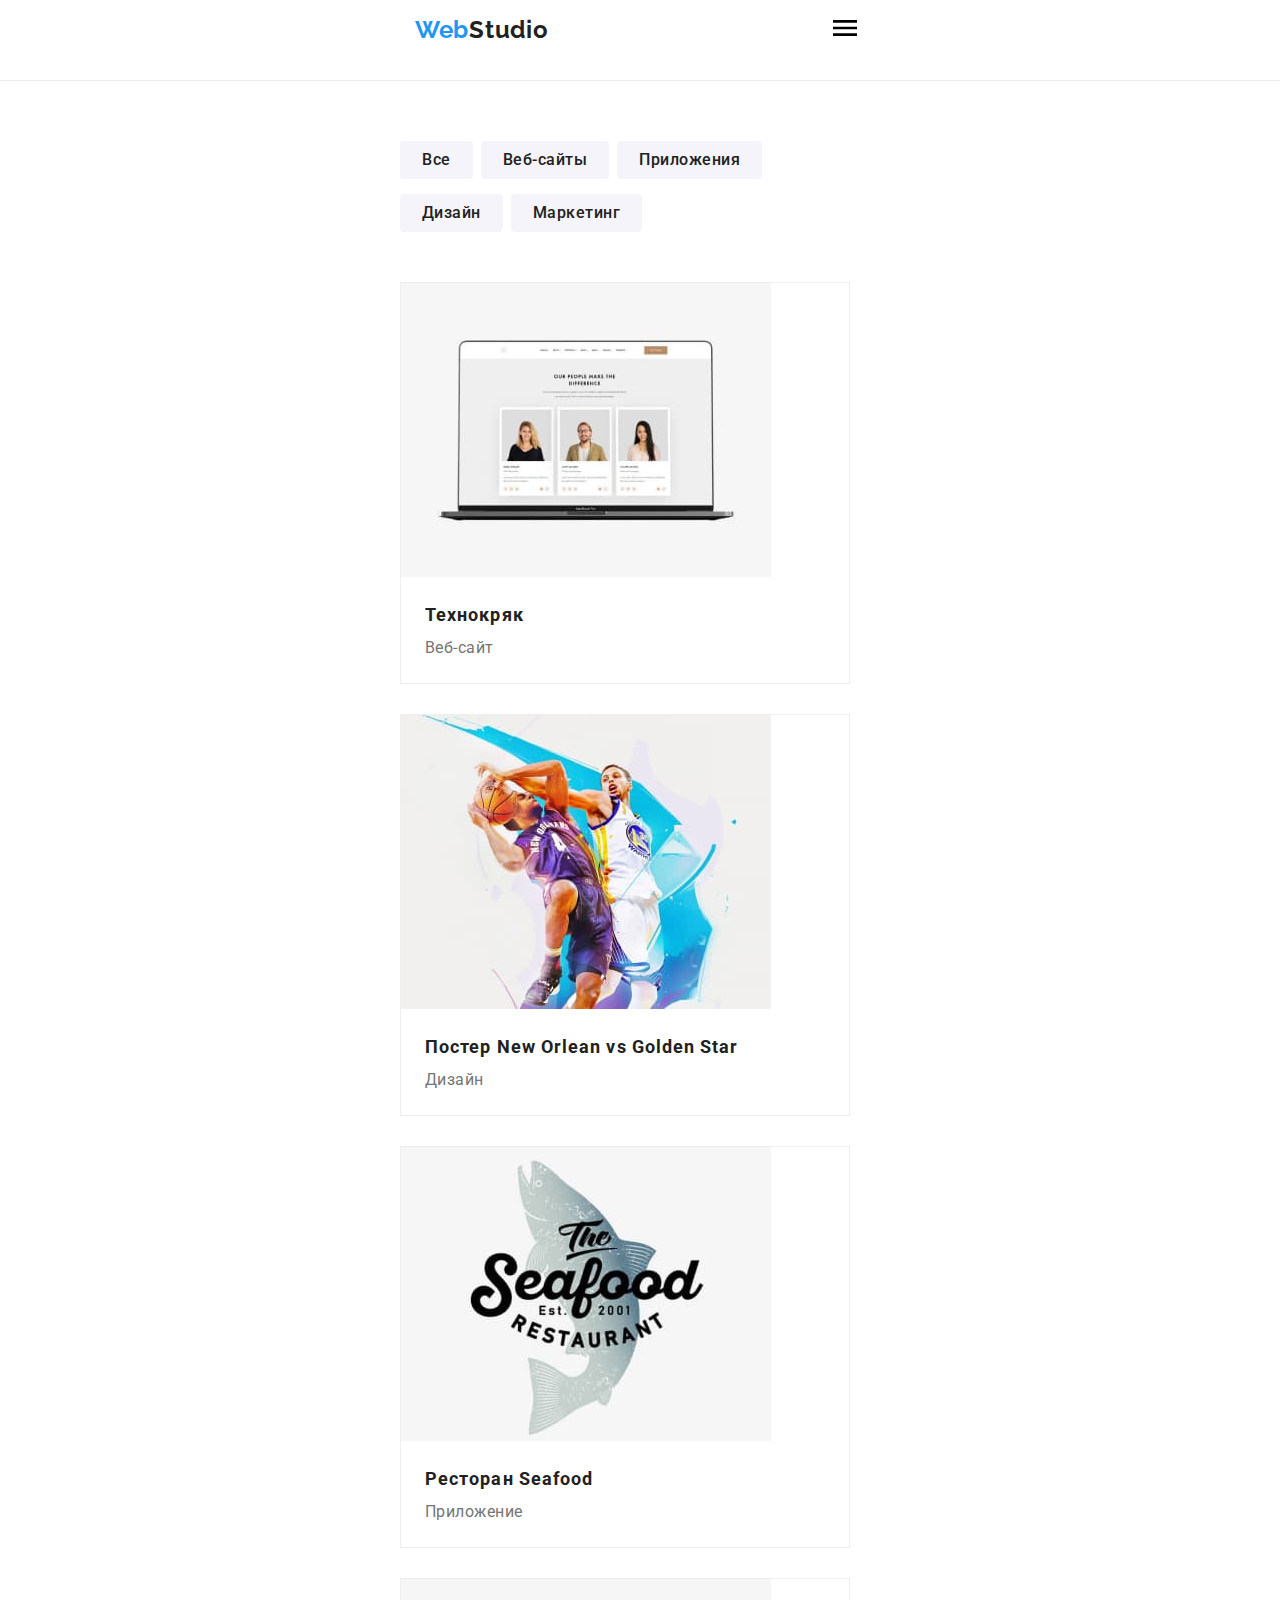
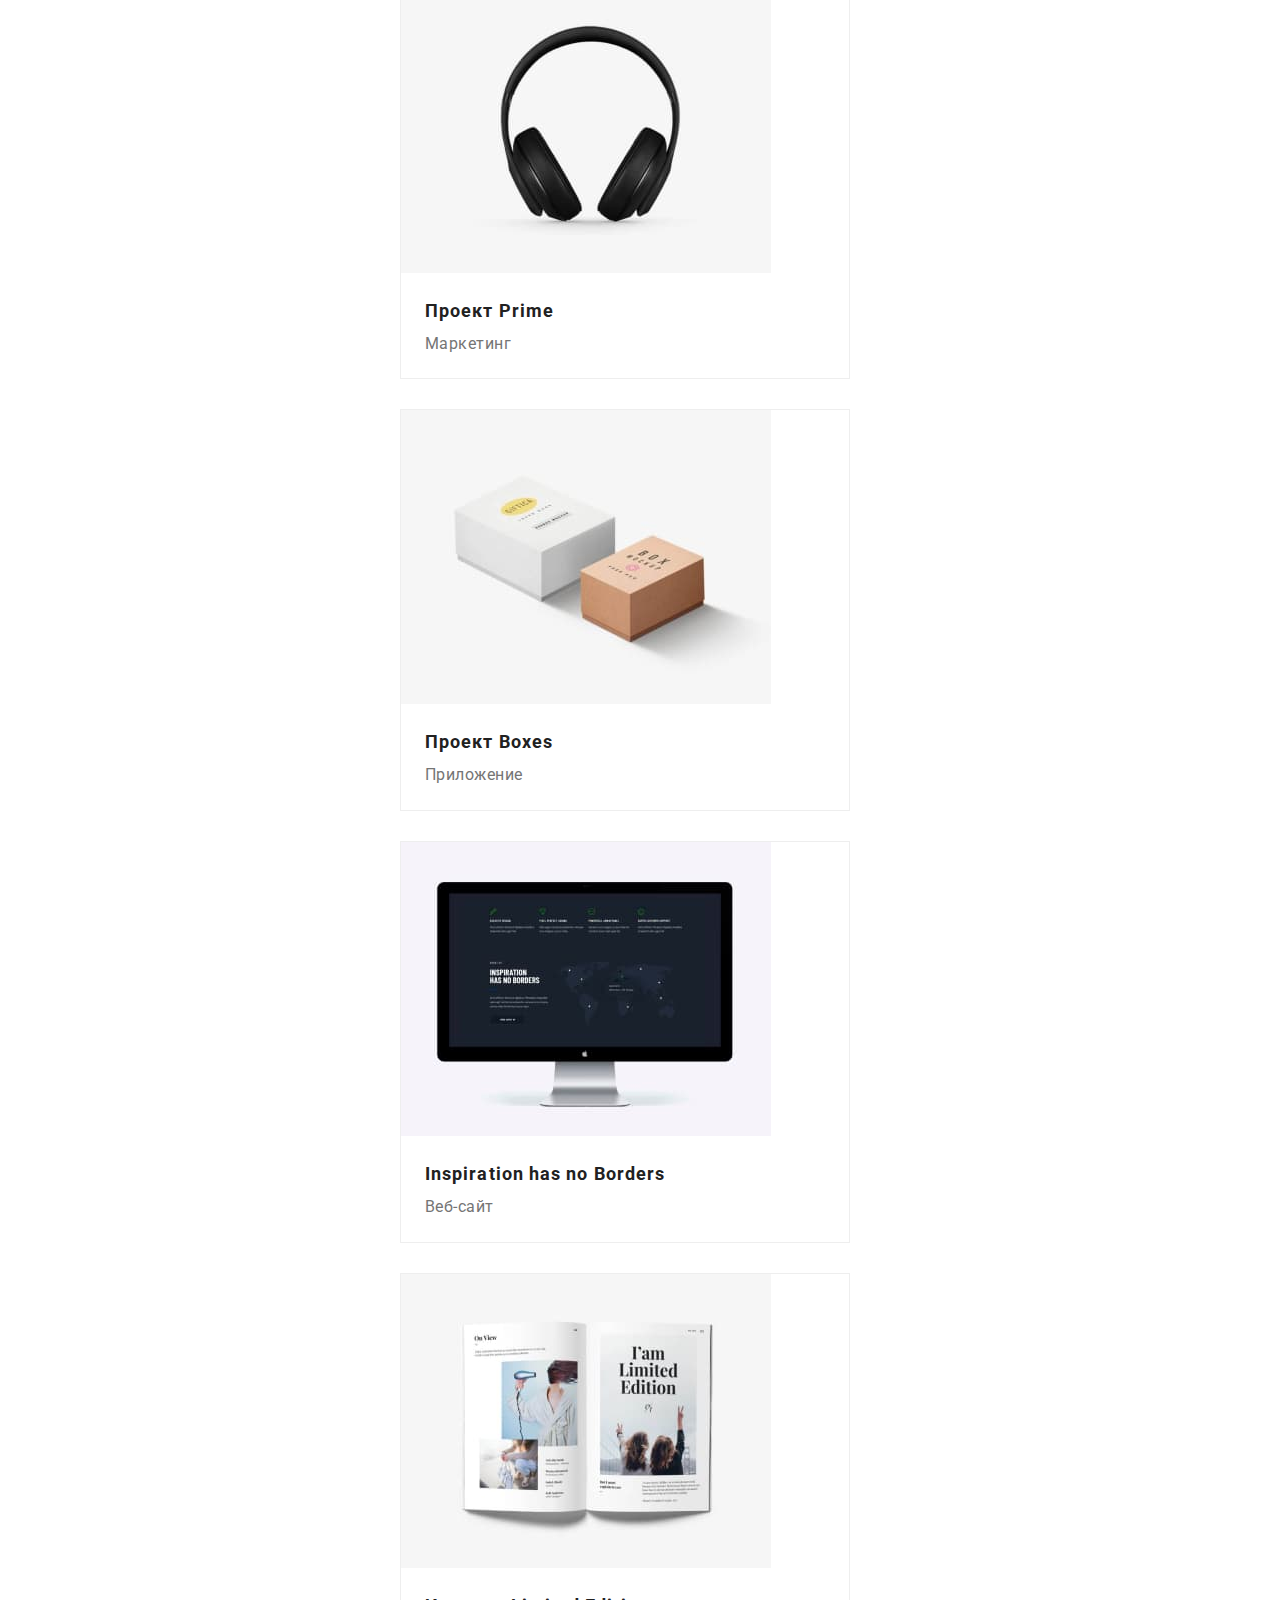
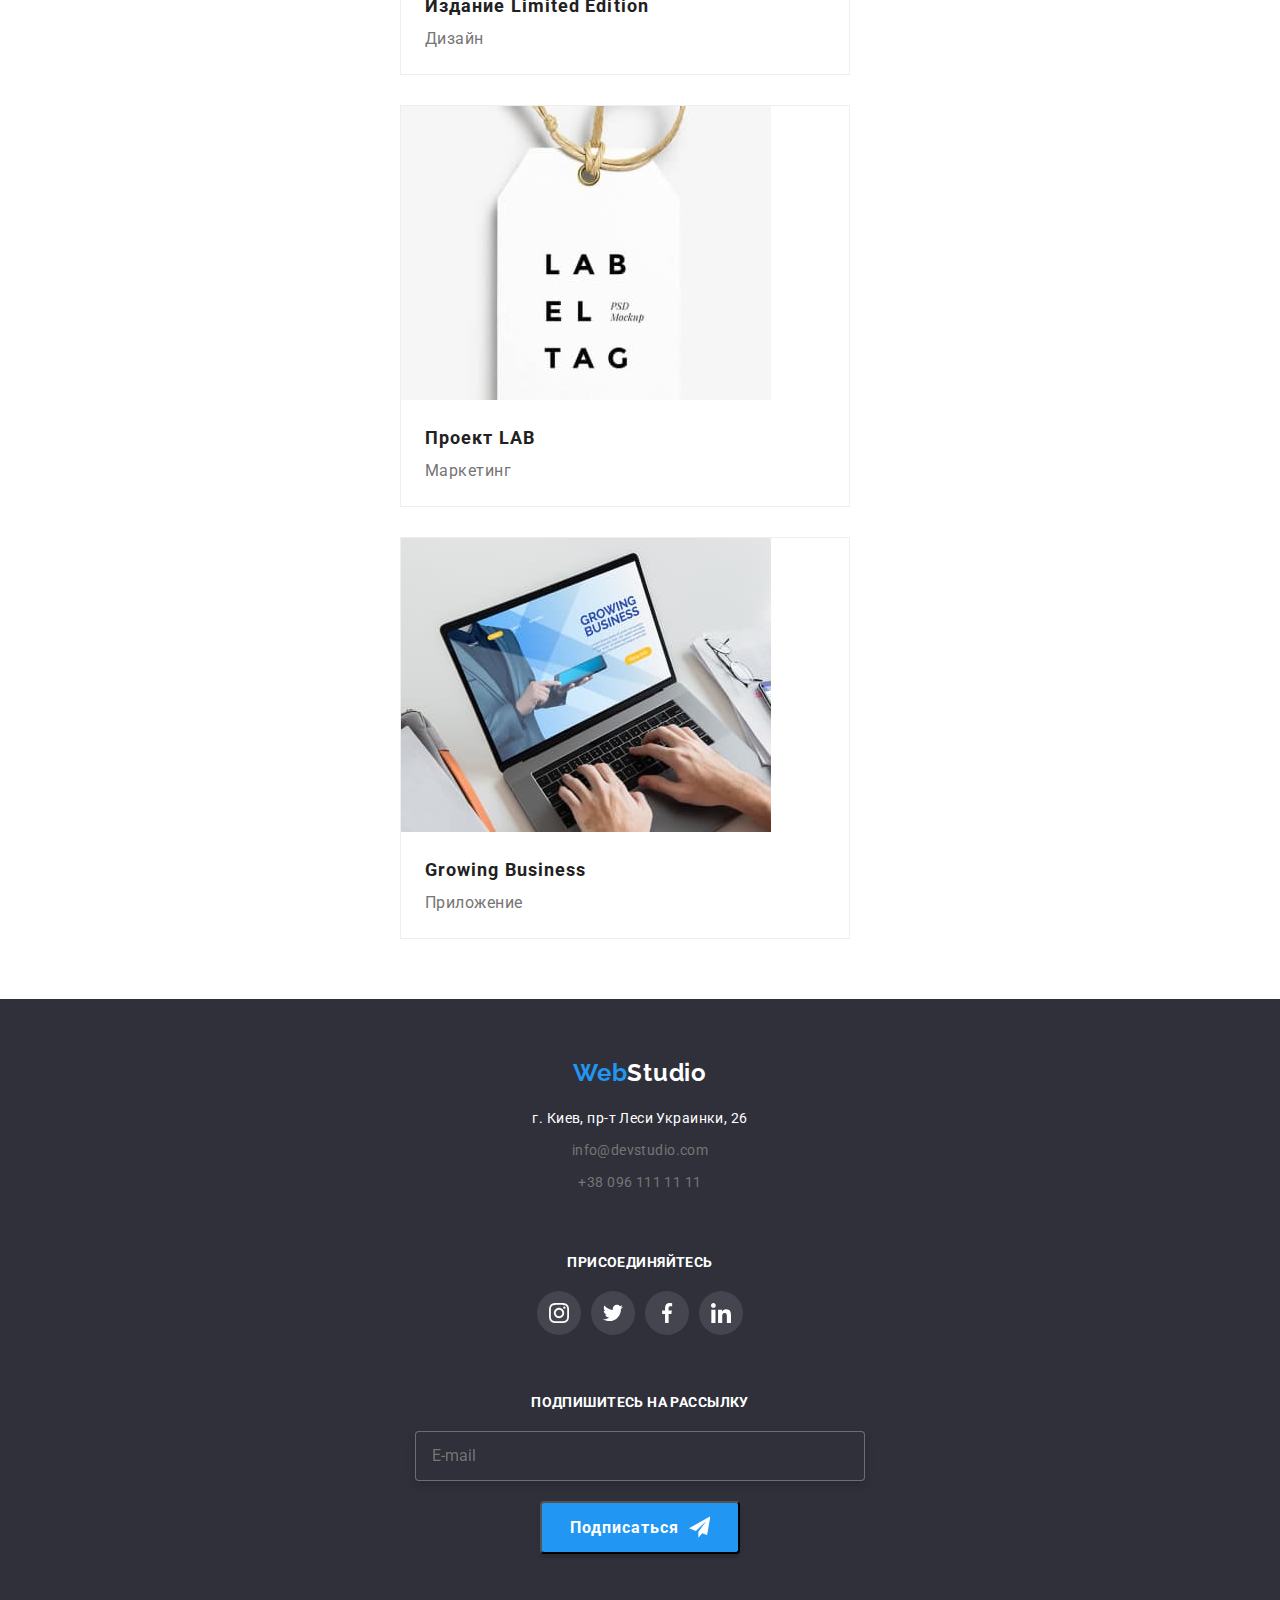
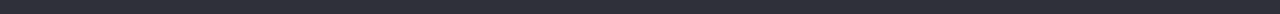
==== commit e6909dbd: "121" ====
--- a/portfolio.html
+++ b/portfolio.html
@@ -57,10 +57,13 @@
                     <li class="section-portfolio-item">
                         <a href="" class="portfolio-link">
                             <div class="box">
-                                <img 
-                                    src="./images/portfolio/portfolio1-450.jpg" 
-                                    alt="Портфолио фото 1"
-                                 >   
+                                <picture>
+                                    <source srcset="./images/portfolio/mobile-portfolio1.jpg 1x, ./images/portfolio/mobile-portfolio1@2x.jpg 2x" media="(max-width: 767px)">
+                                    <source srcset="./images/portfolio/tablet-portfolio1.jpg 1x, ./images/portfolio/tablet-portfolio1@2x.jpg 2x" media="(max-width: 1199px)">
+                                    <source srcset="./images/portfolio/desktop-portfolio1.jpg 1x, ./images/portfolio/desktop-portfolio1@2x.jpg 2x" media="(min-width: 1200px)">
+                            
+                                    <img src="./images/portfolio/tablet-portfolio1.jpg" alt="Портфолио фото 1">
+                                </picture>   
                                 <div class="overlay">
                                     <p>Технокряк это современная площадка распространения коронавируса. Компании используют эту платформу для цифрового шпионажа и атак на защищённые сервера конкурентов.</p>
                                 </div>
@@ -75,10 +78,13 @@
                     <li class="section-portfolio-item">
                         <a href="" class="portfolio-link">
                             <div class="box">
-                                <img 
-                                    src="./images/portfolio/portfolio2-450.jpg" 
-                                    alt="Портфолио фото 2"
-                                > 
+                                <picture>
+                                    <source srcset="./images/portfolio/mobile-portfolio2.jpg 1x, ./images/portfolio/mobile-portfolio2@2x.jpg 2x" media="(max-width: 767px)">
+                                    <source srcset="./images/portfolio/tablet-portfolio2.jpg 1x, ./images/portfolio/tablet-portfolio2@2x.jpg 2x" media="(max-width: 1199px)">
+                                    <source srcset="./images/portfolio/desktop-portfolio2.jpg 1x, ./images/portfolio/desktop-portfolio2@2x.jpg 2x" media="(min-width: 1200px)">
+                            
+                                    <img src="./images/portfolio/tablet-portfolio2.jpg" alt="Портфолио фото 2">
+                                </picture>
                                 <div class="overlay">
                                     <p>Технокряк это современная площадка распространения коронавируса. Компании используют эту платформу для цифрового шпионажа и атак на защищённые сервера конкурентов.</p>
                                 </div>
@@ -92,10 +98,13 @@
                     <li class="section-portfolio-item">
                         <a href="" class="portfolio-link">
                             <div class="box">
-                                <img 
-                                    src="./images/portfolio/portfolio3-450.jpg" 
-                                    alt="Портфолио фото 3"
-                                > 
+                                <picture>
+                                    <source srcset="./images/portfolio/mobile-portfolio3.jpg 1x, ./images/portfolio/mobile-portfolio3@2x.jpg 2x" media="(max-width: 767px)">
+                                    <source srcset="./images/portfolio/tablet-portfolio3.jpg 1x, ./images/portfolio/tablet-portfolio3@2x.jpg 2x" media="(max-width: 1199px)">
+                                    <source srcset="./images/portfolio/desktop-portfolio3.jpg 1x, ./images/portfolio/desktop-portfolio3@2x.jpg 2x" media="(min-width: 1200px)">
+                            
+                                    <img src="./images/portfolio/tablet-portfolio3.jpg" alt="Портфолио фото 3">
+                                </picture>
                                 <div class="overlay">
                                     <p>Технокряк это современная площадка распространения коронавируса. Компании используют эту платформу для цифрового шпионажа и атак на защищённые сервера конкурентов.</p>
                                 </div>
@@ -109,10 +118,13 @@
                     <li class="section-portfolio-item">
                         <a href="" class="portfolio-link">
                             <div class="box">
-                                <img 
-                                    src="./images/portfolio/portfolio4-450.jpg" 
-                                    alt="Портфолио фото 4"
-                                > 
+                                <picture>
+                                    <source srcset="./images/portfolio/mobile-portfolio4.jpg 1x, ./images/portfolio/mobile-portfolio4@2x.jpg 2x" media="(max-width: 767px)">
+                                    <source srcset="./images/portfolio/tablet-portfolio4.jpg 1x, ./images/portfolio/tablet-portfolio4@2x.jpg 2x" media="(max-width: 1199px)">
+                                    <source srcset="./images/portfolio/desktop-portfolio4.jpg 1x, ./images/portfolio/desktop-portfolio4@2x.jpg 2x" media="(min-width: 1200px)">
+                            
+                                    <img src="./images/portfolio/tablet-portfolio4.jpg" alt="Портфолио фото 4">
+                                </picture> 
                                 <div class="overlay">
                                     <p>Технокряк это современная площадка распространения коронавируса. Компании используют эту платформу для цифрового шпионажа и атак на защищённые сервера конкурентов.</p>
                                 </div>
@@ -126,10 +138,13 @@
                     <li class="section-portfolio-item">
                         <a href="" class="portfolio-link">
                             <div class="box">
-                                <img 
-                                    src="./images/portfolio/portfolio5-450.jpg" 
-                                    alt="Портфолио фото 5"
-                                > 
+                                <picture>
+                                    <source srcset="./images/portfolio/mobile-portfolio5.jpg 1x, ./images/portfolio/mobile-portfolio5@2x.jpg 2x" media="(max-width: 767px)">
+                                    <source srcset="./images/portfolio/tablet-portfolio5.jpg 1x, ./images/portfolio/tablet-portfolio5@2x.jpg 2x" media="(max-width: 1199px)">
+                                    <source srcset="./images/portfolio/desktop-portfolio5.jpg 1x, ./images/portfolio/desktop-portfolio5@2x.jpg 2x" media="(min-width: 1200px)">
+                            
+                                    <img src="./images/portfolio/tablet-portfolio5.jpg" alt="Портфолио фото 5">
+                                </picture>
                                 <div class="overlay">
                                     <p>Технокряк это современная площадка распространения коронавируса. Компании используют эту платформу для цифрового шпионажа и атак на защищённые сервера конкурентов.</p>
                                 </div>
@@ -143,10 +158,13 @@
                     <li class="section-portfolio-item">
                         <a href="" class="portfolio-link">
                             <div class="box">
-                                <img 
-                                    src="./images/portfolio/portfolio6-450.jpg" 
-                                    alt="Портфолио фото 6"
-                                > 
+                                <picture>
+                                    <source srcset="./images/portfolio/mobile-portfolio6.jpg 1x, ./images/portfolio/mobile-portfolio6@2x.jpg 2x" media="(max-width: 767px)">
+                                    <source srcset="./images/portfolio/tablet-portfolio6.jpg 1x, ./images/portfolio/tablet-portfolio6@2x.jpg 2x" media="(max-width: 1199px)">
+                                    <source srcset="./images/portfolio/desktop-portfolio6.jpg 1x, ./images/portfolio/desktop-portfolio6@2x.jpg 2x" media="(min-width: 1200px)">
+                            
+                                    <img src="./images/portfolio/tablet-portfolio6.jpg" alt="Портфолио фото 6">
+                                </picture>
                                 <div class="overlay">
                                     <p>Технокряк это современная площадка распространения коронавируса. Компании используют эту платформу для цифрового шпионажа и атак на защищённые сервера конкурентов.</p>
                                 </div>
@@ -160,10 +178,13 @@
                     <li class="section-portfolio-item">
                         <a href="" class="portfolio-link">
                             <div class="box">
-                                <img 
-                                    src="./images/portfolio/portfolio7-450.jpg" 
-                                    alt="Портфолио фото 7"
-                                > 
+                                <picture>
+                                    <source srcset="./images/portfolio/mobile-portfolio7.jpg 1x, ./images/portfolio/mobile-portfolio7@2x.jpg 2x" media="(max-width: 767px)">
+                                    <source srcset="./images/portfolio/tablet-portfolio7.jpg 1x, ./images/portfolio/tablet-portfolio7@2x.jpg 2x" media="(max-width: 1199px)">
+                                    <source srcset="./images/portfolio/desktop-portfolio7.jpg 1x, ./images/portfolio/desktop-portfolio7@2x.jpg 2x" media="(min-width: 1200px)">
+                            
+                                    <img src="./images/portfolio/tablet-portfolio7.jpg" alt="Портфолио фото 7">
+                                </picture>
                                 <div class="overlay">
                                     <p>Технокряк это современная площадка распространения коронавируса. Компании используют эту платформу для цифрового шпионажа и атак на защищённые сервера конкурентов.</p>
                                 </div>
@@ -177,10 +198,13 @@
                     <li class="section-portfolio-item">
                         <a href="" class="portfolio-link">
                             <div class="box">
-                                <img 
-                                    src="./images/portfolio/portfolio8-450.jpg" 
-                                    alt="Портфолио фото 8"
-                                > 
+                                <picture>
+                                    <source srcset="./images/portfolio/mobile-portfolio8.jpg 1x, ./images/portfolio/mobile-portfolio8@2x.jpg 2x" media="(max-width: 767px)">
+                                    <source srcset="./images/portfolio/tablet-portfolio8.jpg 1x, ./images/portfolio/tablet-portfolio8@2x.jpg 2x" media="(max-width: 1199px)">
+                                    <source srcset="./images/portfolio/desktop-portfolio8.jpg 1x, ./images/portfolio/desktop-portfolio8@2x.jpg 2x" media="(min-width: 1200px)">
+                            
+                                    <img src="./images/portfolio/tablet-portfolio8.jpg" alt="Портфолио фото 8">
+                                </picture>
                                 <div class="overlay">
                                     <p>Технокряк это современная площадка распространения коронавируса. Компании используют эту платформу для цифрового шпионажа и атак на защищённые сервера конкурентов.</p>
                                 </div>
@@ -194,10 +218,13 @@
                     <li class="section-portfolio-item">
                         <a href="" class="portfolio-link">
                             <div class="box">
-                                <img 
-                                    src="./images/portfolio/portfolio9-450.jpg" 
-                                    alt="Портфолио фото 9"
-                                > 
+                                <picture>
+                                    <source srcset="./images/portfolio/mobile-portfolio9.jpg 1x, ./images/portfolio/mobile-portfolio9@2x.jpg 2x" media="(max-width: 767px)">
+                                    <source srcset="./images/portfolio/tablet-portfolio9.jpg 1x, ./images/portfolio/tablet-portfolio9@2x.jpg 2x" media="(max-width: 1199px)">
+                                    <source srcset="./images/portfolio/desktop-portfolio9.jpg 1x, ./images/portfolio/desktop-portfolio9@2x.jpg 2x" media="(min-width: 1200px)">
+                            
+                                    <img src="./images/portfolio/tablet-portfolio9.jpg" alt="Портфолио фото 9">
+                                </picture> 
                                 <div class="overlay">
                                     <p>Технокряк это современная площадка распространения коронавируса. Компании используют эту платформу для цифрового шпионажа и атак на защищённые сервера конкурентов.</p>
                                 </div>
--- a/css/main.min.css
+++ b/css/main.min.css
@@ -1,2 +1,2 @@
-/*! modern-normalize v1.0.0 | MIT License | https://github.com/sindresorhus/modern-normalize */*,*::before,*::after{-webkit-box-sizing:border-box;box-sizing:border-box}:root{-moz-tab-size:4;-o-tab-size:4;tab-size:4}html{line-height:1.15;-webkit-text-size-adjust:100%}body{margin:0}body{font-family:system-ui,-apple-system,"Segoe UI",Roboto,Helvetica,Arial,sans-serif,"Apple Color Emoji","Segoe UI Emoji"}hr{height:0;color:inherit}abbr[title]{-webkit-text-decoration:underline dotted;text-decoration:underline dotted}b,strong{font-weight:bolder}code,kbd,samp,pre{font-family:ui-monospace, SFMono-Regular, Consolas, 'Liberation Mono', Menlo, monospace;font-size:1em}small{font-size:80%}sub,sup{font-size:75%;line-height:0;position:relative;vertical-align:baseline}sub{bottom:-0.25em}sup{top:-0.5em}table{text-indent:0;border-color:inherit}button,input,optgroup,select,textarea{font-family:inherit;font-size:100%;line-height:1.15;margin:0}button,select{text-transform:none}button,[type='button'],[type='reset'],[type='submit']{-webkit-appearance:button}::-moz-focus-inner{border-style:none;padding:0}:-moz-focusring{outline:1px dotted ButtonText}:-moz-ui-invalid{box-shadow:none}legend{padding:0}progress{vertical-align:baseline}::-webkit-inner-spin-button,::-webkit-outer-spin-button{height:auto}[type='search']{-webkit-appearance:textfield;outline-offset:-2px}::-webkit-search-decoration{-webkit-appearance:none}::-webkit-file-upload-button{-webkit-appearance:button;font:inherit}summary{display:list-item}body.modal-open{overflow:hidden}.list{padding:0px;margin:0px;list-style:none}.visually-hidden{position:absolute;clip:rect(0 0 0 0);width:1px;height:1px;margin:-1px}.logo-bl{color:#2196F3}.container{margin-left:auto;margin-right:auto;width:480px}header>.container{display:-webkit-box;display:-ms-flexbox;display:flex;-webkit-box-align:center;-ms-flex-align:center;align-items:center}img{display:block;max-width:100%;height:auto}.section-title{color:#212121;font-weight:700;font-size:28px;line-height:1.17;letter-spacing:0.03em;text-align:center;margin-top:0px;margin-bottom:50px}header{border-bottom:1px solid #ECECEC}body{background-color:#fff;color:#757575;font-family:Roboto,sans-serif;font-weight:400}.page-header .container{position:relative}.page-header .nav{display:-webkit-box;display:-ms-flexbox;display:flex;-webkit-box-align:start;-ms-flex-align:start;align-items:flex-start;-webkit-box-pack:justify;-ms-flex-pack:justify;justify-content:space-between;min-height:80px;width:100%}.logo-white{color:#212121;font-family:Raleway,sans-serif;font-size:24px;font-weight:700;line-height:1.16;letter-spacing:0.03em;text-decoration:none;margin:16px 15px}.nav .menu-button{position:absolute;margin:10px 15px;border:none;background-color:transparent;width:40px;height:40px;right:0;top:0;z-index:3;-webkit-transition:fill 250ms cubic-bezier(0.4, 0, 0.2, 1);transition:fill 250ms cubic-bezier(0.4, 0, 0.2, 1)}.nav .menu-button:hover,.nav .menu-button:focus svg{fill:#2196F3}.nav .menu-button:hover{color:#2196F3}.menu-button .icon-cross{display:none}.menu-button.is-open .icon-cross{display:block}.menu-button.is-open .icon-menu{display:none}.menu-container{display:none;position:absolute;top:0;left:0;padding:48px 40px;width:480px;background:#fff;-webkit-box-shadow:0px 4px 8px rgba(0,0,0,0.04),0px 2px 4px rgba(0,0,0,0.08),0px 1px 3px rgba(0,0,0,0.16);box-shadow:0px 4px 8px rgba(0,0,0,0.04),0px 2px 4px rgba(0,0,0,0.08),0px 1px 3px rgba(0,0,0,0.16);z-index:2}.menu-container.is-open{display:block}.site-nav .item{position:relative}.site-nav .item:not(:last-child){margin-bottom:32px}.site-nav .link{display:block;color:#212121;font-weight:500;font-size:40px;line-height:1.175;letter-spacing:0.02em;text-decoration:none;-webkit-transition:color 250ms cubic-bezier(0.4, 0, 0.2, 1);transition:color 250ms cubic-bezier(0.4, 0, 0.2, 1)}.site-nav .link:hover,.site-nav .link:focus{color:#2196F3;text-decoration:none}.site-nav .link.current{color:#2196F3}.adress-nav{display:-webkit-box;display:-ms-flexbox;display:flex;-webkit-box-orient:vertical;-webkit-box-direction:reverse;-ms-flex-direction:column-reverse;flex-direction:column-reverse}.adress-nav .link{display:block;color:#757575;font-weight:500;font-size:14px;line-height:1.14;letter-spacing:0.02em;text-decoration:none;-webkit-transition:color 250ms cubic-bezier(0.4, 0, 0.2, 1);transition:color 250ms cubic-bezier(0.4, 0, 0.2, 1)}.adress-nav .link:hover,.adress-nav .link:focus{color:#2196F3}.adress-nav-cont{display:-webkit-box;display:-ms-flexbox;display:flex;-webkit-box-align:center;-ms-flex-align:center;align-items:center}.envelope{display:none;margin-right:10px;fill:currentColor;-webkit-transition:color 250ms cubic-bezier(0.4, 0, 0.2, 1);transition:color 250ms cubic-bezier(0.4, 0, 0.2, 1)}.phone{display:none;margin-right:10px;fill:currentColor;-webkit-transition:color 250ms cubic-bezier(0.4, 0, 0.2, 1);transition:color 250ms cubic-bezier(0.4, 0, 0.2, 1)}.item .mail{font-size:24px;line-height:1.16;letter-spacing:0.02em;margin-top:32px;margin-bottom:64px}.item .phone{font-size:34px;color:#2196F3;line-height:1.176;letter-spacing:0.02em;margin-top:305px}.social-nav{display:-webkit-box;display:-ms-flexbox;display:flex;-webkit-box-pack:justify;-ms-flex-pack:justify;justify-content:space-between;-webkit-box-align:center;-ms-flex-align:center;align-items:center;margin-right:83px}.social-nav .item{position:relative}.social-nav .item:not(:first-child)::after{position:absolute;bottom:45%;right:94%;content:"";width:22px;border:1px solid rgba(33,33,33,0.2);-webkit-transform:rotate(90deg);transform:rotate(90deg)}.social-nav .link{height:22px;color:#2196F3;font-weight:500;font-size:18px;line-height:1.2;letter-spacing:0.02em;text-decoration:none}.hero{background-color:#C4C4C4;text-align:center;padding-top:118px;padding-bottom:118px;max-width:480px;height:400px;margin-left:auto;margin-right:auto;background-image:-webkit-gradient(linear, left top, right top, from(rgba(47,48,58,0.4)), to(rgba(47,48,58,0.4))),url("../images/hero-photo.jpg");background-image:linear-gradient(to right, rgba(47,48,58,0.4), rgba(47,48,58,0.4)),url("../images/hero-photo.jpg");background-repeat:no-repeat;background-position:center;background-size:cover}.hero .hero-title{color:#fff;font-weight:900;font-size:26px;line-height:1.61;letter-spacing:0.06em;text-align:center;text-transform:uppercase;margin-left:auto;margin-right:auto;margin-top:0px;margin-bottom:30px;width:360px}.hero .hero-button{background-color:#2196F3;color:#fff;font-weight:700;font-size:16px;line-height:1.87;letter-spacing:0.06em;border-radius:4px;padding:10px 32px;min-width:200px;cursor:pointer}.section-features{background-color:#fff;padding-top:60px;padding-bottom:60px}.section-features .features-title-name{color:#212121;font-weight:400;font-size:14px;line-height:1.71;letter-spacing:0.03em;text-transform:uppercase;margin-top:0px;margin-bottom:10px}.section-features .features-name{text-align:left;font-size:14px;line-height:1.71;letter-spacing:0.03em;margin-top:0px;margin-bottom:0px}.section-features-container{padding-left:15px;padding-right:15px}.section-features-container .item{width:100%;text-align:center}.section-features-container .item:not(:last-child){margin-right:30px;margin-bottom:30px}.bg{padding:25px 102px;background-color:#F5F4FA;margin-bottom:30px}.antenna{width:65px;height:70px;fill:currentColor}.clock{width:67px;height:70px;fill:currentColor}.diagram{width:70px;height:70px;fill:currentColor}.astronaut{width:70px;height:70px;fill:currentColor}.section-service{display:none;background-color:#fff;padding-top:0px;padding-bottom:94px}.section-service-container{display:-webkit-box;display:-ms-flexbox;display:flex;-ms-flex-wrap:wrap;flex-wrap:wrap}.section-service-container .item{width:370px;position:relative}.section-service-container .item:not(:last-child){margin-right:30px}.item>.label{position:absolute;bottom:0;margin:0;width:370px;height:70px;padding-top:27px;padding-bottom:27px;font-weight:700;font-size:14px;line-height:1,14;text-align:center;letter-spacing:0.03em;text-transform:uppercase;color:#fff;background:rgba(47,48,58,0.8)}.section-workers{background-color:#F5F4FA;padding-top:60px;padding-bottom:60px}.section-workers .workers-title-name{color:#212121;font-weight:500;font-size:16px;line-height:1.18;margin-top:30px;margin-bottom:10px;text-align:center}.section-workers p{font-size:16px;line-height:1.18;letter-spacing:0.03em;margin-top:0px;margin-bottom:16px;text-align:center}.section-workers-container{padding-left:15px;padding-right:15px}.section-workers-container .item:not(:last-child){margin-bottom:30px}.workers-title-item{background-color:#fff;-webkit-box-shadow:0px 1px 3px rgba(0,0,0,0.12),0px 1px 1px rgba(0,0,0,0.14),0px 2px 1px rgba(0,0,0,0.2);box-shadow:0px 1px 3px rgba(0,0,0,0.12),0px 1px 1px rgba(0,0,0,0.14),0px 2px 1px rgba(0,0,0,0.2);border-radius:0px 0px 4px 4px;padding-bottom:24px}.social-link{display:-webkit-box;display:-ms-flexbox;display:flex;-ms-flex-wrap:wrap;flex-wrap:wrap;margin-top:16px;margin-left:122px;margin-right:122px;-webkit-box-pack:justify;-ms-flex-pack:justify;justify-content:space-between;list-style:none}.link-social{color:#AFB1B8;background-color:#fff;padding:12px;width:44px;height:44px;border:none;display:block;border-radius:50%;-webkit-transition:color 250ms cubic-bezier(0.4, 0, 0.2, 1),background-color 250ms cubic-bezier(0.4, 0, 0.2, 1);transition:color 250ms cubic-bezier(0.4, 0, 0.2, 1),background-color 250ms cubic-bezier(0.4, 0, 0.2, 1)}.link-social:hover,.link-social:focus{background-color:#2196F3;color:#fff}.icon-social{fill:currentColor}.section-regular-clients{background-color:#fff;padding-top:60px;padding-bottom:45px}.section-regular-clients .container .section-title{margin-bottom:15px}.clients-link-container{display:-webkit-box;display:-ms-flexbox;display:flex;-ms-flex-wrap:wrap;flex-wrap:wrap;-webkit-box-pack:justify;-ms-flex-pack:justify;justify-content:space-between}.clients-link-container .item{margin:15px}.clients-link-container .item:not(:last-child){margin-right:15px;margin-left:15px}.link-clients{color:#AFB1B8;text-align:center;width:210px;height:90px;border:1px solid #AFB1B8;-webkit-box-sizing:border-box;box-sizing:border-box;display:block;border-radius:4px;-webkit-transition:color 250ms cubic-bezier(0.4, 0, 0.2, 1),border 250ms cubic-bezier(0.4, 0, 0.2, 1);transition:color 250ms cubic-bezier(0.4, 0, 0.2, 1),border 250ms cubic-bezier(0.4, 0, 0.2, 1)}.link-clients:hover,.link-clients:focus{color:#2196F3;border:1px solid #2196F3;-webkit-box-sizing:border-box;box-sizing:border-box;border-radius:4px}.icon-clients{fill:currentColor}.comp1{padding:24px 63px 21px 63px}.comp2{padding:19px 65px}.comp3{padding:24px 64px 23px 65px}.comp4{padding:24px 45px}.comp5{padding:22px 55px 21px 56px}.comp6{padding:22px 40px 22px 41px}.logo-black{display:block;color:#fff;font-family:Raleway,sans-serif;font-size:24px;font-weight:700;line-height:1.16;letter-spacing:0.03em;margin-bottom:20px;text-decoration:none}.footer{background-color:#2F303A;padding-top:60px;padding-bottom:60px}.adress-footer-column{text-align:center}.footer-address{color:#fff;font-style:inherit;font-weight:400;font-size:14px;line-height:1.71;letter-spacing:.03em;margin-bottom:8px}.adress-nav-footer .link{color:#757575;font-weight:400;font-size:14px;line-height:1.71;letter-spacing:.03em;text-decoration:none;-webkit-transition:color 250ms cubic-bezier(0.4, 0, 0.2, 1);transition:color 250ms cubic-bezier(0.4, 0, 0.2, 1)}.adress-nav-footer .mailto-link{display:block;margin-bottom:8px}.link:hover,.link:focus{color:#2196F3}.social-footer-column{text-align:center}.footer-join p{font-family:Roboto,sans-serif;font-weight:700;font-size:14px;line-height:1.14;letter-spacing:0.03em;text-transform:uppercase;color:#fff;margin-top:60px;margin-bottom:20px}.social-link-footer{display:-webkit-box;display:-ms-flexbox;display:flex;-ms-flex-wrap:wrap;flex-wrap:wrap;list-style:none;flex-wrap:wrap;margin-left:137px;margin-right:137px;-webkit-box-pack:justify;-ms-flex-pack:justify;justify-content:space-between}.link-social-footer{color:#fff;padding:12px;width:44px;height:44px;border:none;display:block;border-radius:50%;background:rgba(255,255,255,0.1);-webkit-transition:background-color 250ms cubic-bezier(0.4, 0, 0.2, 1);transition:background-color 250ms cubic-bezier(0.4, 0, 0.2, 1)}.link-social-footer:hover,.link-social-footer:focus{background-color:#2196F3}.icon-social-footer{fill:currentColor}.email-footer-column{display:-webkit-box;display:-ms-flexbox;display:flex;-webkit-box-orient:vertical;-webkit-box-direction:normal;-ms-flex-direction:column;flex-direction:column;-webkit-box-pack:center;-ms-flex-pack:center;justify-content:center;text-align:center}.email-footer-label{display:block;font-family:Roboto,sans-serif;font-weight:700;font-size:14px;line-height:1.14;letter-spacing:0.03em;text-transform:uppercase;color:#fff;margin-top:60px;text-align:center}.email-footer-input{padding-left:16px;margin-top:20px;margin-bottom:20px;width:450px;height:50px;background:#2F303A;border:1px solid rgba(255,255,255,0.3);-webkit-box-sizing:border-box;box-sizing:border-box;-webkit-filter:drop-shadow(0px 4px 4px rgba(0,0,0,0.15));filter:drop-shadow(0px 4px 4px rgba(0,0,0,0.15));border-radius:4px;color:rgba(255,255,255,0.6)}.email-button-send{width:200px;padding:10px 28px;font-family:Roboto,sans-serif;font-weight:700;font-size:16px;line-height:1.87;display:-webkit-box;display:-ms-flexbox;display:flex;-webkit-box-align:center;-ms-flex-align:center;align-items:center;text-align:center;letter-spacing:0.06em;color:#fff;background:#2196F3;-webkit-box-shadow:0px 4px 4px rgba(0,0,0,0.15);box-shadow:0px 4px 4px rgba(0,0,0,0.15);border-radius:4px;display:-webkit-inline-box;display:-ms-inline-flexbox;display:inline-flex}.icon-send{margin-left:10px}.backdrop{position:fixed;top:0;left:0;padding:93px 15px;width:100%;height:100%;background:rgba(0,0,0,0.2);overflow-y:scroll;z-index:3}.backdrop.is-hidden{opacity:0;pointer-events:none}.modal{max-width:450px;max-height:609px;padding:40px;position:relative;background:#fff;-webkit-box-shadow:0px 1px 3px rgba(0,0,0,0.12),0px 1px 1px rgba(0,0,0,0.14),0px 2px 1px rgba(0,0,0,0.2);box-shadow:0px 1px 3px rgba(0,0,0,0.12),0px 1px 1px rgba(0,0,0,0.14),0px 2px 1px rgba(0,0,0,0.2);border-radius:4px}.button-close{position:absolute;right:9px;top:9px;width:30px;height:30px;background:#fff;border:1px solid rgba(0,0,0,0.1);-webkit-box-sizing:border-box;box-sizing:border-box;border-radius:50%;-webkit-transition:fill 250ms cubic-bezier(0.4, 0, 0.2, 1);transition:fill 250ms cubic-bezier(0.4, 0, 0.2, 1)}.button-close:hover,.button-close:focus{fill:#2196F3}.form{display:-webkit-box;display:-ms-flexbox;display:flex;-webkit-box-orient:vertical;-webkit-box-direction:normal;-ms-flex-direction:column;flex-direction:column}.form p{font-family:Roboto,sans-serif;font-weight:700;font-size:20px;line-height:1.5;text-align:center;letter-spacing:0.03em;color:#212121;margin:0px;margin-bottom:12px}.form button{width:200px;height:50px;margin:auto;background:#2196F3;-webkit-box-shadow:0px 4px 4px rgba(0,0,0,0.15);box-shadow:0px 4px 4px rgba(0,0,0,0.15);border-radius:4px;font-weight:700;font-size:16px;line-height:1.87;text-align:center;letter-spacing:0.06em;color:#fff}.form-field{position:relative;display:-webkit-box;display:-ms-flexbox;display:flex;-webkit-box-orient:vertical;-webkit-box-direction:normal;-ms-flex-direction:column;flex-direction:column;font-weight:400;font-size:12px;line-height:1.5;letter-spacing:0.01em;color:#757575}.form-field label{margin-bottom:4px}.form-field input{display:block;margin-bottom:10px;padding-left:45px;width:370px;height:40px;border:1px solid rgba(33,33,33,0.2);-webkit-box-sizing:border-box;box-sizing:border-box;border-radius:4px}.form-field:hover .icon,.form-field input:focus+.icon{fill:#2196F3}.form-field textarea{margin-bottom:20px;padding:12px 16px;width:370px;height:120px;border:1px solid rgba(33,33,33,0.2);-webkit-box-sizing:border-box;box-sizing:border-box;border-radius:4px;font-weight:400;font-size:14px;line-height:1.14;letter-spacing:0.01em;color:rgba(117,117,117,0.5)}.icon{position:absolute;display:inline-block;top:30px;left:15px;-webkit-transition:fill 250ms cubic-bezier(0.4, 0, 0.2, 1);transition:fill 250ms cubic-bezier(0.4, 0, 0.2, 1)}.checkbox-agreement{display:-webkit-box;display:-ms-flexbox;display:flex;-webkit-box-pack:center;-ms-flex-pack:center;justify-content:center;-webkit-box-align:center;-ms-flex-align:center;align-items:center;margin-bottom:30px;font-weight:400;font-size:12px;line-height:1.16;letter-spacing:0.03em;color:#757575}.checkbox-agreement .checkbox-label{display:-webkit-box;display:-ms-flexbox;display:flex;-webkit-box-align:center;-ms-flex-align:center;align-items:center}.checkbox-agreement .checkbox{position:absolute;width:1px;height:1px;margin:-1px;border:0;padding:0;clip:rect(0 0 0 0);overflow:hidden}.icon-checkbox{display:inline-block;width:16px;height:15px;border:2px solid black;border-radius:4px;margin-right:7px}.checkbox:checked+.icon-checkbox{border-color:#2196F3;background-color:#2196F3;background-image:url("../images/icon/icon check.svg");background-size:contain;background-origin:border-box}.logo-agreement{color:#2196F3;margin-left:5px}.section-portfolio{padding:60px 15px}.section-portfolio .portfolio-title{color:#212121;width:322px;font-weight:700;font-size:18px;line-height:2;letter-spacing:0.06em;margin:0px}.section-portfolio .portfolio-title-name{font-weight:400;font-size:16px;line-height:1.87;letter-spacing:0.03em;margin:0px;color:#757575}.section-portfolio-container{display:inline-block}.section-portfolio-item{width:450px;border:1px solid #eee;-webkit-box-sizing:border-box;box-sizing:border-box}.section-portfolio-item:not(:last-child){margin-bottom:30px}.section-portfolio-item .box{position:relative;overflow:hidden}.overlay{position:absolute;top:0;left:0;-webkit-transform:translateY(100%);transform:translateY(100%);width:100%;height:100%;background-color:rgba(33,150,243,0.9);padding:0px;margin:0px;-webkit-transition:-webkit-transform 250ms cubic-bezier(0.4, 0, 0.2, 1);transition:-webkit-transform 250ms cubic-bezier(0.4, 0, 0.2, 1);transition:transform 250ms cubic-bezier(0.4, 0, 0.2, 1);transition:transform 250ms cubic-bezier(0.4, 0, 0.2, 1), -webkit-transform 250ms cubic-bezier(0.4, 0, 0.2, 1)}.overlay p{min-width:370px;min-height:168px;color:#fff;font-size:18px;line-height:1.55;font-weight:400;letter-spacing:0.03em;padding:63px 24px;margin:0px;border:0px}.portfolio-link:hover .overlay,.portfolio-link:focus .overlay{position:absolute;top:0;left:0;-webkit-transform:translateY(0%);transform:translateY(0%);width:100%;height:100%;background-color:rgba(33,150,243,0.9);padding:0px;margin:0px;opacity:1}.title-title-name{padding:20px 24px}.portfolio-link{text-decoration:none;-webkit-transition:-webkit-box-shadow 250ms cubic-bezier(0.4, 0, 0.2, 1);transition:-webkit-box-shadow 250ms cubic-bezier(0.4, 0, 0.2, 1);transition:box-shadow 250ms cubic-bezier(0.4, 0, 0.2, 1);transition:box-shadow 250ms cubic-bezier(0.4, 0, 0.2, 1), -webkit-box-shadow 250ms cubic-bezier(0.4, 0, 0.2, 1)}.portfolio-link:hover,.portfolio-link:focus{display:block;-webkit-box-shadow:0px 1px 1px rgba(0,0,0,0.12),0px 4px 4px rgba(0,0,0,0.06),1px 4px 6px rgba(0,0,0,0.16);box-shadow:0px 1px 1px rgba(0,0,0,0.12),0px 4px 4px rgba(0,0,0,0.06),1px 4px 6px rgba(0,0,0,0.16)}.section-portfolio-button{display:-webkit-box;display:-ms-flexbox;display:flex;-ms-flex-wrap:wrap;flex-wrap:wrap;margin-bottom:50px;-webkit-box-pack:left;-ms-flex-pack:left;justify-content:left}.section-portfolio-button .item:nth-child(-n+3){margin-bottom:15px}.section-portfolio-button .item:not(:last-child){margin-right:8px}.filter-button{background-color:#F5F4FA;color:#212121;font-weight:500;font-size:16px;line-height:1.62;letter-spacing:0.03em;border-radius:4px;padding:6px 22px;min-width:200px;cursor:pointer;min-width:73px;border:0px;-webkit-transition:background-color 250ms cubic-bezier(0.4, 0, 0.2, 1),color 250ms cubic-bezier(0.4, 0, 0.2, 1),-webkit-box-shadow 250ms cubic-bezier(0.4, 0, 0.2, 1);transition:background-color 250ms cubic-bezier(0.4, 0, 0.2, 1),color 250ms cubic-bezier(0.4, 0, 0.2, 1),-webkit-box-shadow 250ms cubic-bezier(0.4, 0, 0.2, 1);transition:background-color 250ms cubic-bezier(0.4, 0, 0.2, 1),color 250ms cubic-bezier(0.4, 0, 0.2, 1),box-shadow 250ms cubic-bezier(0.4, 0, 0.2, 1);transition:background-color 250ms cubic-bezier(0.4, 0, 0.2, 1),color 250ms cubic-bezier(0.4, 0, 0.2, 1),box-shadow 250ms cubic-bezier(0.4, 0, 0.2, 1),-webkit-box-shadow 250ms cubic-bezier(0.4, 0, 0.2, 1)}.filter-button:hover,.filter-button:focus{background-color:#2196F3;color:#fff;-webkit-box-shadow:0px 3px 1px rgba(0,0,0,0.1),0px 1px 2px rgba(0,0,0,0.08),0px 2px 2px rgba(0,0,0,0.12);box-shadow:0px 3px 1px rgba(0,0,0,0.1),0px 1px 2px rgba(0,0,0,0.08),0px 2px 2px rgba(0,0,0,0.12)}
+/*! modern-normalize v1.0.0 | MIT License | https://github.com/sindresorhus/modern-normalize */*,*::before,*::after{-webkit-box-sizing:border-box;box-sizing:border-box}:root{-moz-tab-size:4;-o-tab-size:4;tab-size:4}html{line-height:1.15;-webkit-text-size-adjust:100%}body{margin:0}body{font-family:system-ui,-apple-system,"Segoe UI",Roboto,Helvetica,Arial,sans-serif,"Apple Color Emoji","Segoe UI Emoji"}hr{height:0;color:inherit}abbr[title]{-webkit-text-decoration:underline dotted;text-decoration:underline dotted}b,strong{font-weight:bolder}code,kbd,samp,pre{font-family:ui-monospace, SFMono-Regular, Consolas, 'Liberation Mono', Menlo, monospace;font-size:1em}small{font-size:80%}sub,sup{font-size:75%;line-height:0;position:relative;vertical-align:baseline}sub{bottom:-0.25em}sup{top:-0.5em}table{text-indent:0;border-color:inherit}button,input,optgroup,select,textarea{font-family:inherit;font-size:100%;line-height:1.15;margin:0}button,select{text-transform:none}button,[type='button'],[type='reset'],[type='submit']{-webkit-appearance:button}::-moz-focus-inner{border-style:none;padding:0}:-moz-focusring{outline:1px dotted ButtonText}:-moz-ui-invalid{box-shadow:none}legend{padding:0}progress{vertical-align:baseline}::-webkit-inner-spin-button,::-webkit-outer-spin-button{height:auto}[type='search']{-webkit-appearance:textfield;outline-offset:-2px}::-webkit-search-decoration{-webkit-appearance:none}::-webkit-file-upload-button{-webkit-appearance:button;font:inherit}summary{display:list-item}body.modal-open{overflow:hidden}.list{padding:0px;margin:0px;list-style:none}.visually-hidden{position:absolute;clip:rect(0 0 0 0);width:1px;height:1px;margin:-1px}.logo-bl{color:#2196F3}.container{margin-left:auto;margin-right:auto;width:480px}header>.container{display:-webkit-box;display:-ms-flexbox;display:flex;-webkit-box-align:center;-ms-flex-align:center;align-items:center}img{display:block;max-width:100%;height:auto}.section-title{color:#212121;font-weight:700;font-size:28px;line-height:1.17;letter-spacing:0.03em;text-align:center;margin-top:0px;margin-bottom:50px}header{border-bottom:1px solid #ECECEC}body{background-color:#fff;color:#757575;font-family:Roboto,sans-serif;font-weight:400}.page-header .container{position:relative}.page-header .nav{display:-webkit-box;display:-ms-flexbox;display:flex;-webkit-box-align:start;-ms-flex-align:start;align-items:flex-start;-webkit-box-pack:justify;-ms-flex-pack:justify;justify-content:space-between;min-height:80px;width:100%}.logo-white{color:#212121;font-family:Raleway,sans-serif;font-size:24px;font-weight:700;line-height:1.16;letter-spacing:0.03em;text-decoration:none;margin:16px 15px}.nav .menu-button{position:absolute;margin:10px 15px;border:none;background-color:transparent;width:40px;height:40px;right:0;top:0;z-index:3;-webkit-transition:fill 250ms cubic-bezier(0.4, 0, 0.2, 1);transition:fill 250ms cubic-bezier(0.4, 0, 0.2, 1)}.nav .menu-button:hover,.nav .menu-button:focus svg{fill:#2196F3}.nav .menu-button:hover{color:#2196F3}.menu-button .icon-cross{display:none}.menu-button.is-open .icon-cross{display:block}.menu-button.is-open .icon-menu{display:none}.menu-container{display:none;position:absolute;top:0;left:0;padding:48px 40px;width:480px;background:#fff;-webkit-box-shadow:0px 4px 8px rgba(0,0,0,0.04),0px 2px 4px rgba(0,0,0,0.08),0px 1px 3px rgba(0,0,0,0.16);box-shadow:0px 4px 8px rgba(0,0,0,0.04),0px 2px 4px rgba(0,0,0,0.08),0px 1px 3px rgba(0,0,0,0.16);z-index:2}.menu-container.is-open{display:block}.site-nav .item{position:relative}.site-nav .item:not(:last-child){margin-bottom:32px}.site-nav .link{display:block;color:#212121;font-weight:500;font-size:40px;line-height:1.175;letter-spacing:0.02em;text-decoration:none;-webkit-transition:color 250ms cubic-bezier(0.4, 0, 0.2, 1);transition:color 250ms cubic-bezier(0.4, 0, 0.2, 1)}.site-nav .link:hover,.site-nav .link:focus{color:#2196F3;text-decoration:none}.site-nav .link.current{color:#2196F3}.adress-nav{display:-webkit-box;display:-ms-flexbox;display:flex;-webkit-box-orient:vertical;-webkit-box-direction:reverse;-ms-flex-direction:column-reverse;flex-direction:column-reverse}.adress-nav .link{display:block;color:#757575;font-weight:500;font-size:14px;line-height:1.14;letter-spacing:0.02em;text-decoration:none;-webkit-transition:color 250ms cubic-bezier(0.4, 0, 0.2, 1);transition:color 250ms cubic-bezier(0.4, 0, 0.2, 1)}.adress-nav .link:hover,.adress-nav .link:focus{color:#2196F3}.adress-nav-cont{display:-webkit-box;display:-ms-flexbox;display:flex;-webkit-box-align:center;-ms-flex-align:center;align-items:center}.envelope{display:none;margin-right:10px;fill:currentColor;-webkit-transition:color 250ms cubic-bezier(0.4, 0, 0.2, 1);transition:color 250ms cubic-bezier(0.4, 0, 0.2, 1)}.phone{display:none;margin-right:10px;fill:currentColor;-webkit-transition:color 250ms cubic-bezier(0.4, 0, 0.2, 1);transition:color 250ms cubic-bezier(0.4, 0, 0.2, 1)}.item .mail{font-size:24px;line-height:1.16;letter-spacing:0.02em;margin-top:32px;margin-bottom:64px}.item .phone{font-size:34px;color:#2196F3;line-height:1.176;letter-spacing:0.02em;margin-top:305px}.social-nav{display:-webkit-box;display:-ms-flexbox;display:flex;-webkit-box-pack:justify;-ms-flex-pack:justify;justify-content:space-between;-webkit-box-align:center;-ms-flex-align:center;align-items:center;margin-right:83px}.social-nav .item{position:relative}.social-nav .item:not(:first-child)::after{position:absolute;bottom:45%;right:94%;content:"";width:22px;border:1px solid rgba(33,33,33,0.2);-webkit-transform:rotate(90deg);transform:rotate(90deg)}.social-nav .link{height:22px;color:#2196F3;font-weight:500;font-size:18px;line-height:1.2;letter-spacing:0.02em;text-decoration:none}.hero{background-color:#C4C4C4;text-align:center;padding-top:118px;padding-bottom:118px;width:480px;height:400px;margin-left:auto;margin-right:auto;background-image:-webkit-gradient(linear, left top, right top, from(rgba(47,48,58,0.4)), to(rgba(47,48,58,0.4))),url("../images/hero/mobile-hero.jpg");background-image:linear-gradient(to right, rgba(47,48,58,0.4), rgba(47,48,58,0.4)),url("../images/hero/mobile-hero.jpg");background-repeat:no-repeat;background-position:center;background-size:480px 400px}.hero .hero-title{color:#fff;font-weight:900;font-size:26px;line-height:1.61;letter-spacing:0.06em;text-align:center;text-transform:uppercase;margin-left:auto;margin-right:auto;margin-top:0px;margin-bottom:30px;width:360px}.hero .hero-button{background-color:#2196F3;color:#fff;font-weight:700;font-size:16px;line-height:1.87;letter-spacing:0.06em;border-radius:4px;padding:10px 32px;min-width:200px;cursor:pointer}@media screen and (min-device-pixel-ratio: 2), screen and (-webkit-min-device-pixel-ratio: 2), screen and (min-resolution: 192dpi), screen and (min-resolution: 2dppx){.hero{background-image:-webkit-gradient(linear, left top, right top, from(rgba(47,48,58,0.4)), to(rgba(47,48,58,0.4))),url("../images/hero/mobile-hero@2x.jpg");background-image:linear-gradient(to right, rgba(47,48,58,0.4), rgba(47,48,58,0.4)),url("../images/hero/mobile-hero@2x.jpg")}}.section-features{background-color:#fff;padding-top:60px;padding-bottom:60px}.section-features .features-title-name{color:#212121;font-weight:400;font-size:14px;line-height:1.71;letter-spacing:0.03em;text-transform:uppercase;margin-top:0px;margin-bottom:10px}.section-features .features-name{text-align:left;font-size:14px;line-height:1.71;letter-spacing:0.03em;margin-top:0px;margin-bottom:0px}.section-features-container{padding-left:15px;padding-right:15px}.section-features-container .item{width:100%;text-align:center}.section-features-container .item:not(:last-child){margin-right:30px;margin-bottom:30px}.bg{padding:25px 102px;background-color:#F5F4FA;margin-bottom:30px}.antenna{width:65px;height:70px;fill:currentColor}.clock{width:67px;height:70px;fill:currentColor}.diagram{width:70px;height:70px;fill:currentColor}.astronaut{width:70px;height:70px;fill:currentColor}.section-service{display:none;background-color:#fff;padding-top:0px;padding-bottom:94px}.section-service-container{display:-webkit-box;display:-ms-flexbox;display:flex;-ms-flex-wrap:wrap;flex-wrap:wrap}.section-service-container .item{width:370px;position:relative}.section-service-container .item:not(:last-child){margin-right:30px}.item>.label{position:absolute;bottom:0;margin:0;width:370px;height:70px;padding-top:27px;padding-bottom:27px;font-weight:700;font-size:14px;line-height:1,14;text-align:center;letter-spacing:0.03em;text-transform:uppercase;color:#fff;background:rgba(47,48,58,0.8)}.section-workers{background-color:#F5F4FA;padding-top:60px;padding-bottom:60px}.section-workers .workers-title-name{color:#212121;font-weight:500;font-size:16px;line-height:1.18;margin-top:30px;margin-bottom:10px;text-align:center}.section-workers p{font-size:16px;line-height:1.18;letter-spacing:0.03em;margin-top:0px;margin-bottom:16px;text-align:center}.section-workers-container{padding-left:15px;padding-right:15px}.section-workers-container .item:not(:last-child){margin-bottom:30px}.workers-title-item{background-color:#fff;-webkit-box-shadow:0px 1px 3px rgba(0,0,0,0.12),0px 1px 1px rgba(0,0,0,0.14),0px 2px 1px rgba(0,0,0,0.2);box-shadow:0px 1px 3px rgba(0,0,0,0.12),0px 1px 1px rgba(0,0,0,0.14),0px 2px 1px rgba(0,0,0,0.2);border-radius:0px 0px 4px 4px;padding-bottom:24px}.social-link{display:-webkit-box;display:-ms-flexbox;display:flex;-ms-flex-wrap:wrap;flex-wrap:wrap;margin-top:16px;margin-left:122px;margin-right:122px;-webkit-box-pack:justify;-ms-flex-pack:justify;justify-content:space-between;list-style:none}.link-social{color:#AFB1B8;background-color:#fff;padding:12px;width:44px;height:44px;border:none;display:block;border-radius:50%;-webkit-transition:color 250ms cubic-bezier(0.4, 0, 0.2, 1),background-color 250ms cubic-bezier(0.4, 0, 0.2, 1);transition:color 250ms cubic-bezier(0.4, 0, 0.2, 1),background-color 250ms cubic-bezier(0.4, 0, 0.2, 1)}.link-social:hover,.link-social:focus{background-color:#2196F3;color:#fff}.icon-social{fill:currentColor}.section-regular-clients{background-color:#fff;padding-top:60px;padding-bottom:45px}.section-regular-clients .container .section-title{margin-bottom:15px}.clients-link-container{display:-webkit-box;display:-ms-flexbox;display:flex;-ms-flex-wrap:wrap;flex-wrap:wrap;-webkit-box-pack:justify;-ms-flex-pack:justify;justify-content:space-between}.clients-link-container .item{margin:15px}.clients-link-container .item:not(:last-child){margin-right:15px;margin-left:15px}.link-clients{color:#AFB1B8;text-align:center;width:210px;height:90px;border:1px solid #AFB1B8;-webkit-box-sizing:border-box;box-sizing:border-box;display:block;border-radius:4px;-webkit-transition:color 250ms cubic-bezier(0.4, 0, 0.2, 1),border 250ms cubic-bezier(0.4, 0, 0.2, 1);transition:color 250ms cubic-bezier(0.4, 0, 0.2, 1),border 250ms cubic-bezier(0.4, 0, 0.2, 1)}.link-clients:hover,.link-clients:focus{color:#2196F3;border:1px solid #2196F3;-webkit-box-sizing:border-box;box-sizing:border-box;border-radius:4px}.icon-clients{fill:currentColor}.comp1{padding:24px 63px 21px 63px}.comp2{padding:19px 65px}.comp3{padding:24px 64px 23px 65px}.comp4{padding:24px 45px}.comp5{padding:22px 55px 21px 56px}.comp6{padding:22px 40px 22px 41px}.logo-black{display:block;color:#fff;font-family:Raleway,sans-serif;font-size:24px;font-weight:700;line-height:1.16;letter-spacing:0.03em;margin-bottom:20px;text-decoration:none}.footer{background-color:#2F303A;padding-top:60px;padding-bottom:60px}.adress-footer-column{text-align:center}.footer-address{color:#fff;font-style:inherit;font-weight:400;font-size:14px;line-height:1.71;letter-spacing:.03em;margin-bottom:8px}.adress-nav-footer .link{color:#757575;font-weight:400;font-size:14px;line-height:1.71;letter-spacing:.03em;text-decoration:none;-webkit-transition:color 250ms cubic-bezier(0.4, 0, 0.2, 1);transition:color 250ms cubic-bezier(0.4, 0, 0.2, 1)}.adress-nav-footer .mailto-link{display:block;margin-bottom:8px}.link:hover,.link:focus{color:#2196F3}.social-footer-column{text-align:center}.footer-join p{font-family:Roboto,sans-serif;font-weight:700;font-size:14px;line-height:1.14;letter-spacing:0.03em;text-transform:uppercase;color:#fff;margin-top:60px;margin-bottom:20px}.social-link-footer{display:-webkit-box;display:-ms-flexbox;display:flex;-ms-flex-wrap:wrap;flex-wrap:wrap;list-style:none;flex-wrap:wrap;margin-left:137px;margin-right:137px;-webkit-box-pack:justify;-ms-flex-pack:justify;justify-content:space-between}.link-social-footer{color:#fff;padding:12px;width:44px;height:44px;border:none;display:block;border-radius:50%;background:rgba(255,255,255,0.1);-webkit-transition:background-color 250ms cubic-bezier(0.4, 0, 0.2, 1);transition:background-color 250ms cubic-bezier(0.4, 0, 0.2, 1)}.link-social-footer:hover,.link-social-footer:focus{background-color:#2196F3}.icon-social-footer{fill:currentColor}.email-footer-column{display:-webkit-box;display:-ms-flexbox;display:flex;-webkit-box-orient:vertical;-webkit-box-direction:normal;-ms-flex-direction:column;flex-direction:column;-webkit-box-pack:center;-ms-flex-pack:center;justify-content:center;text-align:center}.email-footer-label{display:block;font-family:Roboto,sans-serif;font-weight:700;font-size:14px;line-height:1.14;letter-spacing:0.03em;text-transform:uppercase;color:#fff;margin-top:60px;text-align:center}.email-footer-input{padding-left:16px;margin-top:20px;margin-bottom:20px;width:450px;height:50px;background:#2F303A;border:1px solid rgba(255,255,255,0.3);-webkit-box-sizing:border-box;box-sizing:border-box;-webkit-filter:drop-shadow(0px 4px 4px rgba(0,0,0,0.15));filter:drop-shadow(0px 4px 4px rgba(0,0,0,0.15));border-radius:4px;color:rgba(255,255,255,0.6)}.email-button-send{width:200px;padding:10px 28px;font-family:Roboto,sans-serif;font-weight:700;font-size:16px;line-height:1.87;display:-webkit-box;display:-ms-flexbox;display:flex;-webkit-box-align:center;-ms-flex-align:center;align-items:center;text-align:center;letter-spacing:0.06em;color:#fff;background:#2196F3;-webkit-box-shadow:0px 4px 4px rgba(0,0,0,0.15);box-shadow:0px 4px 4px rgba(0,0,0,0.15);border-radius:4px;display:-webkit-inline-box;display:-ms-inline-flexbox;display:inline-flex}.icon-send{margin-left:10px}.backdrop{position:fixed;top:0;left:0;padding:93px 15px;width:100%;height:100%;background:rgba(0,0,0,0.2);overflow-y:scroll;z-index:3}.backdrop.is-hidden{opacity:0;pointer-events:none}.modal{max-width:450px;max-height:609px;padding:40px;position:relative;background:#fff;-webkit-box-shadow:0px 1px 3px rgba(0,0,0,0.12),0px 1px 1px rgba(0,0,0,0.14),0px 2px 1px rgba(0,0,0,0.2);box-shadow:0px 1px 3px rgba(0,0,0,0.12),0px 1px 1px rgba(0,0,0,0.14),0px 2px 1px rgba(0,0,0,0.2);border-radius:4px}.button-close{position:absolute;right:9px;top:9px;width:30px;height:30px;background:#fff;border:1px solid rgba(0,0,0,0.1);-webkit-box-sizing:border-box;box-sizing:border-box;border-radius:50%;-webkit-transition:fill 250ms cubic-bezier(0.4, 0, 0.2, 1);transition:fill 250ms cubic-bezier(0.4, 0, 0.2, 1)}.button-close:hover,.button-close:focus{fill:#2196F3}.form{display:-webkit-box;display:-ms-flexbox;display:flex;-webkit-box-orient:vertical;-webkit-box-direction:normal;-ms-flex-direction:column;flex-direction:column}.form p{font-family:Roboto,sans-serif;font-weight:700;font-size:20px;line-height:1.5;text-align:center;letter-spacing:0.03em;color:#212121;margin:0px;margin-bottom:12px}.form button{width:200px;height:50px;margin:auto;background:#2196F3;-webkit-box-shadow:0px 4px 4px rgba(0,0,0,0.15);box-shadow:0px 4px 4px rgba(0,0,0,0.15);border-radius:4px;font-weight:700;font-size:16px;line-height:1.87;text-align:center;letter-spacing:0.06em;color:#fff}.form-field{position:relative;display:-webkit-box;display:-ms-flexbox;display:flex;-webkit-box-orient:vertical;-webkit-box-direction:normal;-ms-flex-direction:column;flex-direction:column;font-weight:400;font-size:12px;line-height:1.5;letter-spacing:0.01em;color:#757575}.form-field label{margin-bottom:4px}.form-field input{display:block;margin-bottom:10px;padding-left:45px;width:370px;height:40px;border:1px solid rgba(33,33,33,0.2);-webkit-box-sizing:border-box;box-sizing:border-box;border-radius:4px}.form-field:hover .icon,.form-field input:focus+.icon{fill:#2196F3}.form-field textarea{margin-bottom:20px;padding:12px 16px;width:370px;height:120px;border:1px solid rgba(33,33,33,0.2);-webkit-box-sizing:border-box;box-sizing:border-box;border-radius:4px;font-weight:400;font-size:14px;line-height:1.14;letter-spacing:0.01em;color:rgba(117,117,117,0.5)}.icon{position:absolute;display:inline-block;top:30px;left:15px;-webkit-transition:fill 250ms cubic-bezier(0.4, 0, 0.2, 1);transition:fill 250ms cubic-bezier(0.4, 0, 0.2, 1)}.checkbox-agreement{display:-webkit-box;display:-ms-flexbox;display:flex;-webkit-box-pack:center;-ms-flex-pack:center;justify-content:center;-webkit-box-align:center;-ms-flex-align:center;align-items:center;margin-bottom:30px;font-weight:400;font-size:12px;line-height:1.16;letter-spacing:0.03em;color:#757575}.checkbox-agreement .checkbox-label{display:-webkit-box;display:-ms-flexbox;display:flex;-webkit-box-align:center;-ms-flex-align:center;align-items:center}.checkbox-agreement .checkbox{position:absolute;width:1px;height:1px;margin:-1px;border:0;padding:0;clip:rect(0 0 0 0);overflow:hidden}.icon-checkbox{display:inline-block;width:16px;height:15px;border:2px solid black;border-radius:4px;margin-right:7px}.checkbox:checked+.icon-checkbox{border-color:#2196F3;background-color:#2196F3;background-image:url("../images/icon/icon check.svg");background-size:contain;background-origin:border-box}.logo-agreement{color:#2196F3;margin-left:5px}.section-portfolio{padding:60px 15px}.section-portfolio .portfolio-title{color:#212121;width:322px;font-weight:700;font-size:18px;line-height:2;letter-spacing:0.06em;margin:0px}.section-portfolio .portfolio-title-name{font-weight:400;font-size:16px;line-height:1.87;letter-spacing:0.03em;margin:0px;color:#757575}.section-portfolio-container{display:inline-block}.section-portfolio-item{width:450px;border:1px solid #eee;-webkit-box-sizing:border-box;box-sizing:border-box}.section-portfolio-item:not(:last-child){margin-bottom:30px}.section-portfolio-item .box{position:relative;overflow:hidden}.overlay{position:absolute;top:0;left:0;-webkit-transform:translateY(100%);transform:translateY(100%);width:100%;height:100%;background-color:rgba(33,150,243,0.9);padding:0px;margin:0px;-webkit-transition:-webkit-transform 250ms cubic-bezier(0.4, 0, 0.2, 1);transition:-webkit-transform 250ms cubic-bezier(0.4, 0, 0.2, 1);transition:transform 250ms cubic-bezier(0.4, 0, 0.2, 1);transition:transform 250ms cubic-bezier(0.4, 0, 0.2, 1), -webkit-transform 250ms cubic-bezier(0.4, 0, 0.2, 1)}.overlay p{min-width:370px;min-height:168px;color:#fff;font-size:18px;line-height:1.55;font-weight:400;letter-spacing:0.03em;padding:63px 24px;margin:0px;border:0px}.portfolio-link:hover .overlay,.portfolio-link:focus .overlay{position:absolute;top:0;left:0;-webkit-transform:translateY(0%);transform:translateY(0%);width:100%;height:100%;background-color:rgba(33,150,243,0.9);padding:0px;margin:0px;opacity:1}.title-title-name{padding:20px 24px}.portfolio-link{text-decoration:none;-webkit-transition:-webkit-box-shadow 250ms cubic-bezier(0.4, 0, 0.2, 1);transition:-webkit-box-shadow 250ms cubic-bezier(0.4, 0, 0.2, 1);transition:box-shadow 250ms cubic-bezier(0.4, 0, 0.2, 1);transition:box-shadow 250ms cubic-bezier(0.4, 0, 0.2, 1), -webkit-box-shadow 250ms cubic-bezier(0.4, 0, 0.2, 1)}.portfolio-link:hover,.portfolio-link:focus{display:block;-webkit-box-shadow:0px 1px 1px rgba(0,0,0,0.12),0px 4px 4px rgba(0,0,0,0.06),1px 4px 6px rgba(0,0,0,0.16);box-shadow:0px 1px 1px rgba(0,0,0,0.12),0px 4px 4px rgba(0,0,0,0.06),1px 4px 6px rgba(0,0,0,0.16)}.section-portfolio-button{display:-webkit-box;display:-ms-flexbox;display:flex;-ms-flex-wrap:wrap;flex-wrap:wrap;margin-bottom:50px;-webkit-box-pack:left;-ms-flex-pack:left;justify-content:left}.section-portfolio-button .item:nth-child(-n+3){margin-bottom:15px}.section-portfolio-button .item:not(:last-child){margin-right:8px}.filter-button{background-color:#F5F4FA;color:#212121;font-weight:500;font-size:16px;line-height:1.62;letter-spacing:0.03em;border-radius:4px;padding:6px 22px;min-width:200px;cursor:pointer;min-width:73px;border:0px;-webkit-transition:background-color 250ms cubic-bezier(0.4, 0, 0.2, 1),color 250ms cubic-bezier(0.4, 0, 0.2, 1),-webkit-box-shadow 250ms cubic-bezier(0.4, 0, 0.2, 1);transition:background-color 250ms cubic-bezier(0.4, 0, 0.2, 1),color 250ms cubic-bezier(0.4, 0, 0.2, 1),-webkit-box-shadow 250ms cubic-bezier(0.4, 0, 0.2, 1);transition:background-color 250ms cubic-bezier(0.4, 0, 0.2, 1),color 250ms cubic-bezier(0.4, 0, 0.2, 1),box-shadow 250ms cubic-bezier(0.4, 0, 0.2, 1);transition:background-color 250ms cubic-bezier(0.4, 0, 0.2, 1),color 250ms cubic-bezier(0.4, 0, 0.2, 1),box-shadow 250ms cubic-bezier(0.4, 0, 0.2, 1),-webkit-box-shadow 250ms cubic-bezier(0.4, 0, 0.2, 1)}.filter-button:hover,.filter-button:focus{background-color:#2196F3;color:#fff;-webkit-box-shadow:0px 3px 1px rgba(0,0,0,0.1),0px 1px 2px rgba(0,0,0,0.08),0px 2px 2px rgba(0,0,0,0.12);box-shadow:0px 3px 1px rgba(0,0,0,0.1),0px 1px 2px rgba(0,0,0,0.08),0px 2px 2px rgba(0,0,0,0.12)}
 /*# sourceMappingURL=main.min.css.map */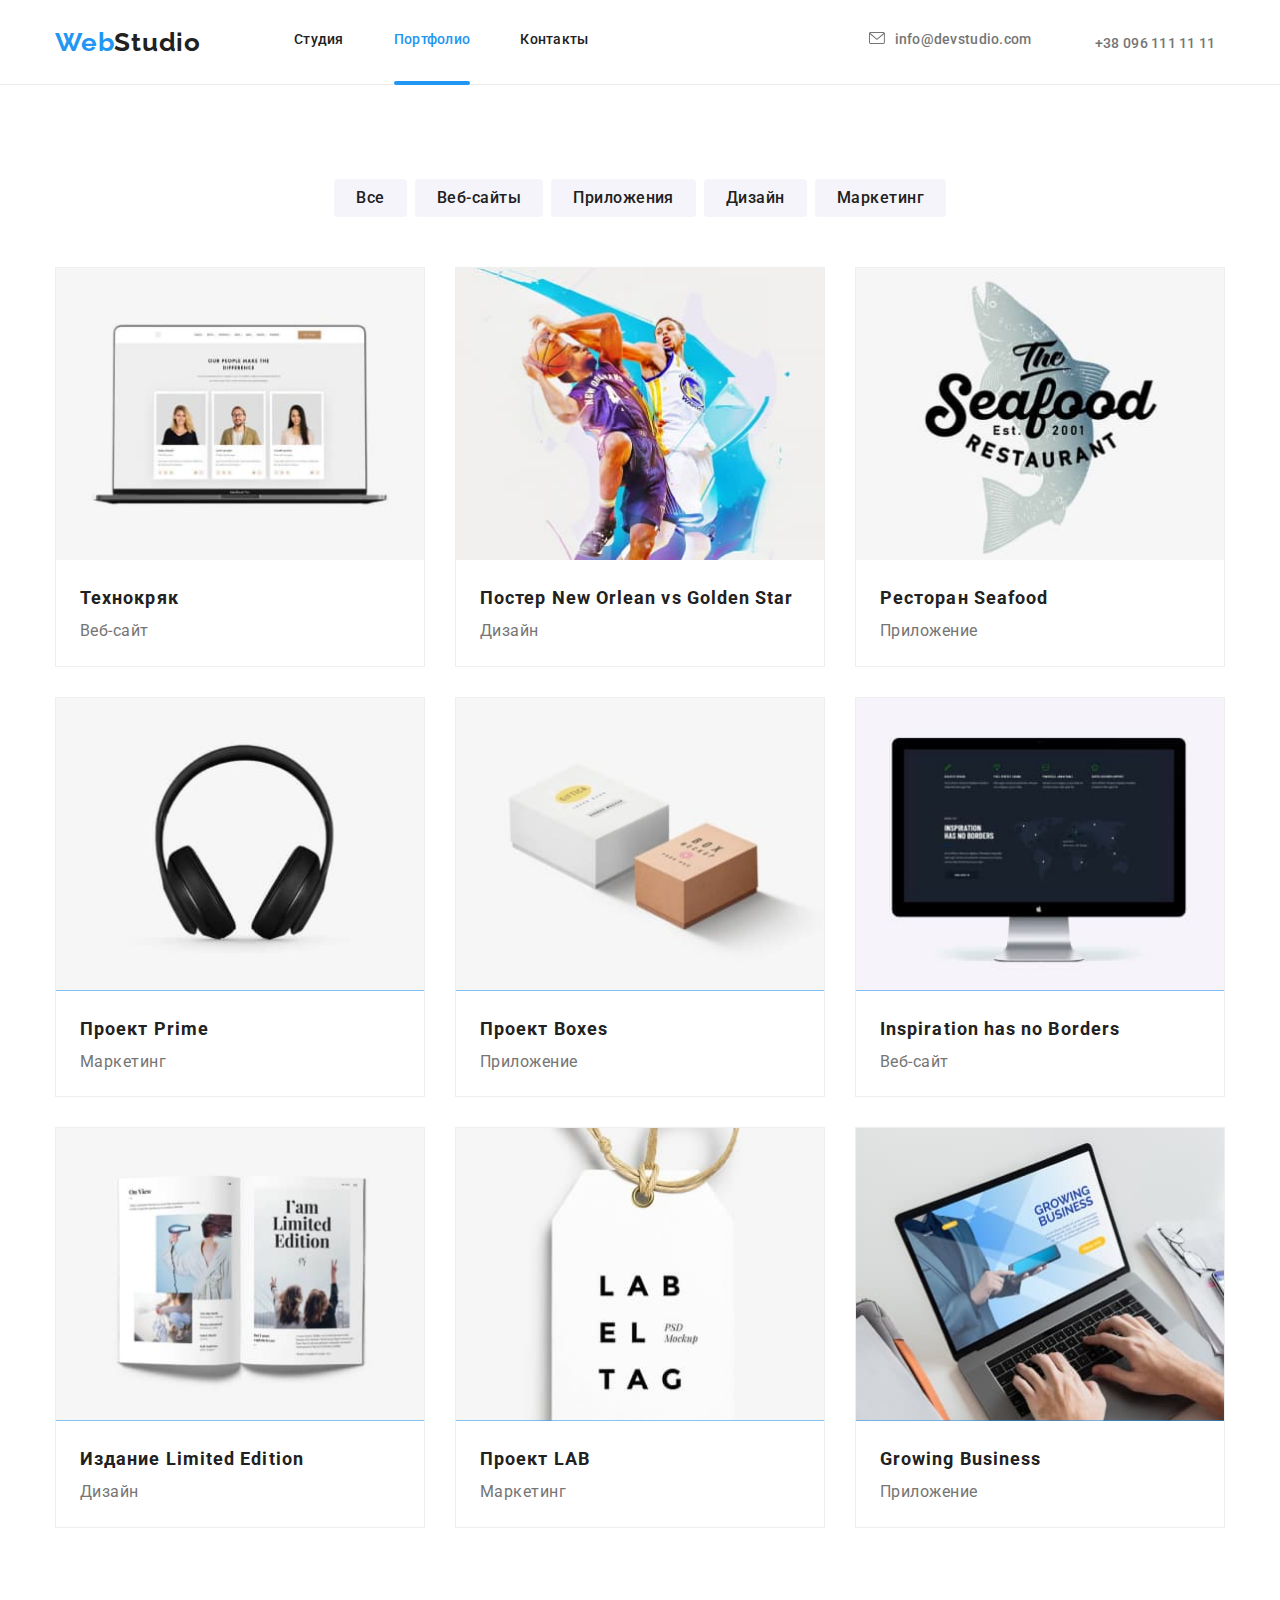
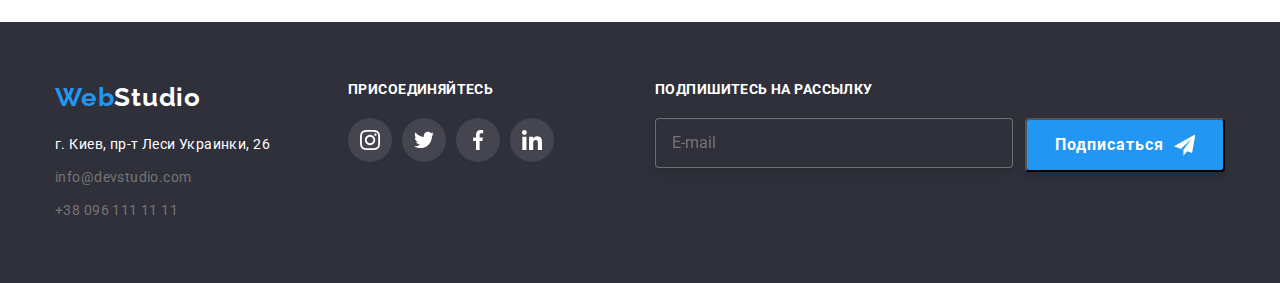
==== commit 0cfd4aec: "17" ====
--- a/portfolio.html
+++ b/portfolio.html
@@ -27,9 +27,9 @@
                         <li class="item"><a href="./portfolio.html" class="link current">Портфолио</a></li>
                         <li class="item"><a href="" class="link">Контакты</a></li>
                     </ul>
-                    <ul class="adress-nav list">
-                        <li class="item"><a href="mailto:info@devstudio.com" class="link mail adress-nav-cont"><svg class="envelope" width="16px" height="12px"><use href="./images/sprite.svg#envelope"></use></svg>info@devstudio.com</a></li>
-                        <li class="item"><a href="tel:+380961111111" class="link phone adress-nav-cont"><svg class="phone" width="10px" height="16px"><use href="./images/sprite.svg#phone"></use></svg> +38 096 111 11 11</a></li>
+                    <ul class="address-nav list">
+                        <li class="item"><a href="mailto:info@devstudio.com" class="link mail address-nav-cont"><svg class="envelope" width="16px" height="12px"><use href="./images/sprite.svg#envelope"></use></svg>info@devstudio.com</a></li>
+                        <li class="item"><a href="tel:+380961111111" class="link phone address-nav-cont"><svg class="phone" width="10px" height="16px"><use href="./images/sprite.svg#phone"></use></svg> +38 096 111 11 11</a></li>
                     </ul>
                     <ul class="social-nav list">
                         <li class="item"><a href="" class="link">Instagram</a></li>
@@ -245,9 +245,9 @@
     <footer class="footer">
         <div class="container">
             <div class="footer-join">
-                <div class="adress-footer-column">
+                <div class="address-footer-column">
                     <a href="./index.html" class="logo-black" > <span class="logo-bl">Web</span>Studio</a>
-                    <ul class="adress-nav-footer list">
+                    <ul class="address-nav-footer list">
                         <li><address class="footer-address">г. Киев, пр-т Леси Украинки, 26</address></li>
                         <li><a href="mailto:info@devstudio.com" class="link mailto-link">info@devstudio.com</a></li>
                         <li><a href="tel:+380961111111" class="link">+38 096 111 11 11</a></li>
--- a/css/main.min.css
+++ b/css/main.min.css
@@ -1,2 +1,2 @@
-/*! modern-normalize v1.0.0 | MIT License | https://github.com/sindresorhus/modern-normalize */*,*::before,*::after{-webkit-box-sizing:border-box;box-sizing:border-box}:root{-moz-tab-size:4;-o-tab-size:4;tab-size:4}html{line-height:1.15;-webkit-text-size-adjust:100%}body{margin:0}body{font-family:system-ui,-apple-system,"Segoe UI",Roboto,Helvetica,Arial,sans-serif,"Apple Color Emoji","Segoe UI Emoji"}hr{height:0;color:inherit}abbr[title]{-webkit-text-decoration:underline dotted;text-decoration:underline dotted}b,strong{font-weight:bolder}code,kbd,samp,pre{font-family:ui-monospace, SFMono-Regular, Consolas, 'Liberation Mono', Menlo, monospace;font-size:1em}small{font-size:80%}sub,sup{font-size:75%;line-height:0;position:relative;vertical-align:baseline}sub{bottom:-0.25em}sup{top:-0.5em}table{text-indent:0;border-color:inherit}button,input,optgroup,select,textarea{font-family:inherit;font-size:100%;line-height:1.15;margin:0}button,select{text-transform:none}button,[type='button'],[type='reset'],[type='submit']{-webkit-appearance:button}::-moz-focus-inner{border-style:none;padding:0}:-moz-focusring{outline:1px dotted ButtonText}:-moz-ui-invalid{box-shadow:none}legend{padding:0}progress{vertical-align:baseline}::-webkit-inner-spin-button,::-webkit-outer-spin-button{height:auto}[type='search']{-webkit-appearance:textfield;outline-offset:-2px}::-webkit-search-decoration{-webkit-appearance:none}::-webkit-file-upload-button{-webkit-appearance:button;font:inherit}summary{display:list-item}body.modal-open{overflow:hidden}.list{padding:0px;margin:0px;list-style:none}.visually-hidden{position:absolute;clip:rect(0 0 0 0);width:1px;height:1px;margin:-1px}.logo-bl{color:#2196F3}.container{margin-left:auto;margin-right:auto;width:480px}header>.container{display:-webkit-box;display:-ms-flexbox;display:flex;-webkit-box-align:center;-ms-flex-align:center;align-items:center}img{display:block;max-width:100%;height:auto}.section-title{color:#212121;font-weight:700;font-size:28px;line-height:1.17;letter-spacing:0.03em;text-align:center;margin-top:0px;margin-bottom:50px}header{border-bottom:1px solid #ECECEC}body{background-color:#fff;color:#757575;font-family:Roboto,sans-serif;font-weight:400}.page-header .container{position:relative}.page-header .nav{display:-webkit-box;display:-ms-flexbox;display:flex;-webkit-box-align:start;-ms-flex-align:start;align-items:flex-start;-webkit-box-pack:justify;-ms-flex-pack:justify;justify-content:space-between;min-height:80px;width:100%}.logo-white{color:#212121;font-family:Raleway,sans-serif;font-size:24px;font-weight:700;line-height:1.16;letter-spacing:0.03em;text-decoration:none;margin:16px 15px}.nav .menu-button{position:absolute;margin:10px 15px;border:none;background-color:transparent;width:40px;height:40px;right:0;top:0;z-index:3;-webkit-transition:fill 250ms cubic-bezier(0.4, 0, 0.2, 1);transition:fill 250ms cubic-bezier(0.4, 0, 0.2, 1)}.nav .menu-button:hover,.nav .menu-button:focus svg{fill:#2196F3}.nav .menu-button:hover{color:#2196F3}.menu-button .icon-cross{display:none}.menu-button.is-open .icon-cross{display:block}.menu-button.is-open .icon-menu{display:none}.menu-container{display:none;position:absolute;top:0;left:0;padding:48px 40px;width:480px;background:#fff;-webkit-box-shadow:0px 4px 8px rgba(0,0,0,0.04),0px 2px 4px rgba(0,0,0,0.08),0px 1px 3px rgba(0,0,0,0.16);box-shadow:0px 4px 8px rgba(0,0,0,0.04),0px 2px 4px rgba(0,0,0,0.08),0px 1px 3px rgba(0,0,0,0.16);z-index:2}.menu-container.is-open{display:block}.site-nav .item{position:relative}.site-nav .item:not(:last-child){margin-bottom:32px}.site-nav .link{display:block;color:#212121;font-weight:500;font-size:40px;line-height:1.175;letter-spacing:0.02em;text-decoration:none;-webkit-transition:color 250ms cubic-bezier(0.4, 0, 0.2, 1);transition:color 250ms cubic-bezier(0.4, 0, 0.2, 1)}.site-nav .link:hover,.site-nav .link:focus{color:#2196F3;text-decoration:none}.site-nav .link.current{color:#2196F3}.adress-nav{display:-webkit-box;display:-ms-flexbox;display:flex;-webkit-box-orient:vertical;-webkit-box-direction:reverse;-ms-flex-direction:column-reverse;flex-direction:column-reverse}.adress-nav .link{display:block;color:#757575;font-weight:500;font-size:14px;line-height:1.14;letter-spacing:0.02em;text-decoration:none;-webkit-transition:color 250ms cubic-bezier(0.4, 0, 0.2, 1);transition:color 250ms cubic-bezier(0.4, 0, 0.2, 1)}.adress-nav .link:hover,.adress-nav .link:focus{color:#2196F3}.adress-nav-cont{display:-webkit-box;display:-ms-flexbox;display:flex;-webkit-box-align:center;-ms-flex-align:center;align-items:center}.envelope{display:none;margin-right:10px;fill:currentColor;-webkit-transition:color 250ms cubic-bezier(0.4, 0, 0.2, 1);transition:color 250ms cubic-bezier(0.4, 0, 0.2, 1)}.phone{display:none;margin-right:10px;fill:currentColor;-webkit-transition:color 250ms cubic-bezier(0.4, 0, 0.2, 1);transition:color 250ms cubic-bezier(0.4, 0, 0.2, 1)}.item .mail{font-size:24px;line-height:1.16;letter-spacing:0.02em;margin-top:32px;margin-bottom:64px}.item .phone{font-size:34px;color:#2196F3;line-height:1.176;letter-spacing:0.02em;margin-top:305px}.social-nav{display:-webkit-box;display:-ms-flexbox;display:flex;-webkit-box-pack:justify;-ms-flex-pack:justify;justify-content:space-between;-webkit-box-align:center;-ms-flex-align:center;align-items:center;margin-right:83px}.social-nav .item{position:relative}.social-nav .item:not(:first-child)::after{position:absolute;bottom:45%;right:94%;content:"";width:22px;border:1px solid rgba(33,33,33,0.2);-webkit-transform:rotate(90deg);transform:rotate(90deg)}.social-nav .link{height:22px;color:#2196F3;font-weight:500;font-size:18px;line-height:1.2;letter-spacing:0.02em;text-decoration:none}.hero{background-color:#C4C4C4;text-align:center;padding-top:118px;padding-bottom:118px;width:480px;height:400px;margin-left:auto;margin-right:auto;background-image:-webkit-gradient(linear, left top, right top, from(rgba(47,48,58,0.4)), to(rgba(47,48,58,0.4))),url("../images/hero/mobile-hero.jpg");background-image:linear-gradient(to right, rgba(47,48,58,0.4), rgba(47,48,58,0.4)),url("../images/hero/mobile-hero.jpg");background-repeat:no-repeat;background-position:center;background-size:480px 400px}.hero .hero-title{color:#fff;font-weight:900;font-size:26px;line-height:1.61;letter-spacing:0.06em;text-align:center;text-transform:uppercase;margin-left:auto;margin-right:auto;margin-top:0px;margin-bottom:30px;width:360px}.hero .hero-button{background-color:#2196F3;color:#fff;font-weight:700;font-size:16px;line-height:1.87;letter-spacing:0.06em;border-radius:4px;padding:10px 32px;min-width:200px;cursor:pointer}@media screen and (min-device-pixel-ratio: 2), screen and (-webkit-min-device-pixel-ratio: 2), screen and (min-resolution: 192dpi), screen and (min-resolution: 2dppx){.hero{background-image:-webkit-gradient(linear, left top, right top, from(rgba(47,48,58,0.4)), to(rgba(47,48,58,0.4))),url("../images/hero/mobile-hero@2x.jpg");background-image:linear-gradient(to right, rgba(47,48,58,0.4), rgba(47,48,58,0.4)),url("../images/hero/mobile-hero@2x.jpg")}}.section-features{background-color:#fff;padding-top:60px;padding-bottom:60px}.section-features .features-title-name{color:#212121;font-weight:400;font-size:14px;line-height:1.71;letter-spacing:0.03em;text-transform:uppercase;margin-top:0px;margin-bottom:10px}.section-features .features-name{text-align:left;font-size:14px;line-height:1.71;letter-spacing:0.03em;margin-top:0px;margin-bottom:0px}.section-features-container{padding-left:15px;padding-right:15px}.section-features-container .item{width:100%;text-align:center}.section-features-container .item:not(:last-child){margin-right:30px;margin-bottom:30px}.bg{padding:25px 102px;background-color:#F5F4FA;margin-bottom:30px}.antenna{width:65px;height:70px;fill:currentColor}.clock{width:67px;height:70px;fill:currentColor}.diagram{width:70px;height:70px;fill:currentColor}.astronaut{width:70px;height:70px;fill:currentColor}.section-service{display:none;background-color:#fff;padding-top:0px;padding-bottom:94px}.section-service-container{display:-webkit-box;display:-ms-flexbox;display:flex;-ms-flex-wrap:wrap;flex-wrap:wrap}.section-service-container .item{width:370px;position:relative}.section-service-container .item:not(:last-child){margin-right:30px}.item>.label{position:absolute;bottom:0;margin:0;width:370px;height:70px;padding-top:27px;padding-bottom:27px;font-weight:700;font-size:14px;line-height:1,14;text-align:center;letter-spacing:0.03em;text-transform:uppercase;color:#fff;background:rgba(47,48,58,0.8)}.section-workers{background-color:#F5F4FA;padding-top:60px;padding-bottom:60px}.section-workers .workers-title-name{color:#212121;font-weight:500;font-size:16px;line-height:1.18;margin-top:30px;margin-bottom:10px;text-align:center}.section-workers p{font-size:16px;line-height:1.18;letter-spacing:0.03em;margin-top:0px;margin-bottom:16px;text-align:center}.section-workers-container{padding-left:15px;padding-right:15px}.section-workers-container .item:not(:last-child){margin-bottom:30px}.workers-title-item{background-color:#fff;-webkit-box-shadow:0px 1px 3px rgba(0,0,0,0.12),0px 1px 1px rgba(0,0,0,0.14),0px 2px 1px rgba(0,0,0,0.2);box-shadow:0px 1px 3px rgba(0,0,0,0.12),0px 1px 1px rgba(0,0,0,0.14),0px 2px 1px rgba(0,0,0,0.2);border-radius:0px 0px 4px 4px;padding-bottom:24px}.social-link{display:-webkit-box;display:-ms-flexbox;display:flex;-ms-flex-wrap:wrap;flex-wrap:wrap;margin-top:16px;margin-left:122px;margin-right:122px;-webkit-box-pack:justify;-ms-flex-pack:justify;justify-content:space-between;list-style:none}.link-social{color:#AFB1B8;background-color:#fff;padding:12px;width:44px;height:44px;border:none;display:block;border-radius:50%;-webkit-transition:color 250ms cubic-bezier(0.4, 0, 0.2, 1),background-color 250ms cubic-bezier(0.4, 0, 0.2, 1);transition:color 250ms cubic-bezier(0.4, 0, 0.2, 1),background-color 250ms cubic-bezier(0.4, 0, 0.2, 1)}.link-social:hover,.link-social:focus{background-color:#2196F3;color:#fff}.icon-social{fill:currentColor}.section-regular-clients{background-color:#fff;padding-top:60px;padding-bottom:45px}.section-regular-clients .container .section-title{margin-bottom:15px}.clients-link-container{display:-webkit-box;display:-ms-flexbox;display:flex;-ms-flex-wrap:wrap;flex-wrap:wrap;-webkit-box-pack:justify;-ms-flex-pack:justify;justify-content:space-between}.clients-link-container .item{margin:15px}.clients-link-container .item:not(:last-child){margin-right:15px;margin-left:15px}.link-clients{color:#AFB1B8;text-align:center;width:210px;height:90px;border:1px solid #AFB1B8;-webkit-box-sizing:border-box;box-sizing:border-box;display:block;border-radius:4px;-webkit-transition:color 250ms cubic-bezier(0.4, 0, 0.2, 1),border 250ms cubic-bezier(0.4, 0, 0.2, 1);transition:color 250ms cubic-bezier(0.4, 0, 0.2, 1),border 250ms cubic-bezier(0.4, 0, 0.2, 1)}.link-clients:hover,.link-clients:focus{color:#2196F3;border:1px solid #2196F3;-webkit-box-sizing:border-box;box-sizing:border-box;border-radius:4px}.icon-clients{fill:currentColor}.comp1{padding:24px 63px 21px 63px}.comp2{padding:19px 65px}.comp3{padding:24px 64px 23px 65px}.comp4{padding:24px 45px}.comp5{padding:22px 55px 21px 56px}.comp6{padding:22px 40px 22px 41px}.logo-black{display:block;color:#fff;font-family:Raleway,sans-serif;font-size:24px;font-weight:700;line-height:1.16;letter-spacing:0.03em;margin-bottom:20px;text-decoration:none}.footer{background-color:#2F303A;padding-top:60px;padding-bottom:60px}.adress-footer-column{text-align:center}.footer-address{color:#fff;font-style:inherit;font-weight:400;font-size:14px;line-height:1.71;letter-spacing:.03em;margin-bottom:8px}.adress-nav-footer .link{color:#757575;font-weight:400;font-size:14px;line-height:1.71;letter-spacing:.03em;text-decoration:none;-webkit-transition:color 250ms cubic-bezier(0.4, 0, 0.2, 1);transition:color 250ms cubic-bezier(0.4, 0, 0.2, 1)}.adress-nav-footer .mailto-link{display:block;margin-bottom:8px}.link:hover,.link:focus{color:#2196F3}.social-footer-column{text-align:center}.footer-join p{font-family:Roboto,sans-serif;font-weight:700;font-size:14px;line-height:1.14;letter-spacing:0.03em;text-transform:uppercase;color:#fff;margin-top:60px;margin-bottom:20px}.social-link-footer{display:-webkit-box;display:-ms-flexbox;display:flex;-ms-flex-wrap:wrap;flex-wrap:wrap;list-style:none;flex-wrap:wrap;margin-left:137px;margin-right:137px;-webkit-box-pack:justify;-ms-flex-pack:justify;justify-content:space-between}.link-social-footer{color:#fff;padding:12px;width:44px;height:44px;border:none;display:block;border-radius:50%;background:rgba(255,255,255,0.1);-webkit-transition:background-color 250ms cubic-bezier(0.4, 0, 0.2, 1);transition:background-color 250ms cubic-bezier(0.4, 0, 0.2, 1)}.link-social-footer:hover,.link-social-footer:focus{background-color:#2196F3}.icon-social-footer{fill:currentColor}.email-footer-column{display:-webkit-box;display:-ms-flexbox;display:flex;-webkit-box-orient:vertical;-webkit-box-direction:normal;-ms-flex-direction:column;flex-direction:column;-webkit-box-pack:center;-ms-flex-pack:center;justify-content:center;text-align:center}.email-footer-label{display:block;font-family:Roboto,sans-serif;font-weight:700;font-size:14px;line-height:1.14;letter-spacing:0.03em;text-transform:uppercase;color:#fff;margin-top:60px;text-align:center}.email-footer-input{padding-left:16px;margin-top:20px;margin-bottom:20px;width:450px;height:50px;background:#2F303A;border:1px solid rgba(255,255,255,0.3);-webkit-box-sizing:border-box;box-sizing:border-box;-webkit-filter:drop-shadow(0px 4px 4px rgba(0,0,0,0.15));filter:drop-shadow(0px 4px 4px rgba(0,0,0,0.15));border-radius:4px;color:rgba(255,255,255,0.6)}.email-button-send{width:200px;padding:10px 28px;font-family:Roboto,sans-serif;font-weight:700;font-size:16px;line-height:1.87;display:-webkit-box;display:-ms-flexbox;display:flex;-webkit-box-align:center;-ms-flex-align:center;align-items:center;text-align:center;letter-spacing:0.06em;color:#fff;background:#2196F3;-webkit-box-shadow:0px 4px 4px rgba(0,0,0,0.15);box-shadow:0px 4px 4px rgba(0,0,0,0.15);border-radius:4px;display:-webkit-inline-box;display:-ms-inline-flexbox;display:inline-flex}.icon-send{margin-left:10px}.backdrop{position:fixed;top:0;left:0;padding:93px 15px;width:100%;height:100%;background:rgba(0,0,0,0.2);overflow-y:scroll;z-index:3}.backdrop.is-hidden{opacity:0;pointer-events:none}.modal{max-width:450px;max-height:609px;padding:40px;position:relative;background:#fff;-webkit-box-shadow:0px 1px 3px rgba(0,0,0,0.12),0px 1px 1px rgba(0,0,0,0.14),0px 2px 1px rgba(0,0,0,0.2);box-shadow:0px 1px 3px rgba(0,0,0,0.12),0px 1px 1px rgba(0,0,0,0.14),0px 2px 1px rgba(0,0,0,0.2);border-radius:4px}.button-close{position:absolute;right:9px;top:9px;width:30px;height:30px;background:#fff;border:1px solid rgba(0,0,0,0.1);-webkit-box-sizing:border-box;box-sizing:border-box;border-radius:50%;-webkit-transition:fill 250ms cubic-bezier(0.4, 0, 0.2, 1);transition:fill 250ms cubic-bezier(0.4, 0, 0.2, 1)}.button-close:hover,.button-close:focus{fill:#2196F3}.form{display:-webkit-box;display:-ms-flexbox;display:flex;-webkit-box-orient:vertical;-webkit-box-direction:normal;-ms-flex-direction:column;flex-direction:column}.form p{font-family:Roboto,sans-serif;font-weight:700;font-size:20px;line-height:1.5;text-align:center;letter-spacing:0.03em;color:#212121;margin:0px;margin-bottom:12px}.form button{width:200px;height:50px;margin:auto;background:#2196F3;-webkit-box-shadow:0px 4px 4px rgba(0,0,0,0.15);box-shadow:0px 4px 4px rgba(0,0,0,0.15);border-radius:4px;font-weight:700;font-size:16px;line-height:1.87;text-align:center;letter-spacing:0.06em;color:#fff}.form-field{position:relative;display:-webkit-box;display:-ms-flexbox;display:flex;-webkit-box-orient:vertical;-webkit-box-direction:normal;-ms-flex-direction:column;flex-direction:column;font-weight:400;font-size:12px;line-height:1.5;letter-spacing:0.01em;color:#757575}.form-field label{margin-bottom:4px}.form-field input{display:block;margin-bottom:10px;padding-left:45px;width:370px;height:40px;border:1px solid rgba(33,33,33,0.2);-webkit-box-sizing:border-box;box-sizing:border-box;border-radius:4px}.form-field:hover .icon,.form-field input:focus+.icon{fill:#2196F3}.form-field textarea{margin-bottom:20px;padding:12px 16px;width:370px;height:120px;border:1px solid rgba(33,33,33,0.2);-webkit-box-sizing:border-box;box-sizing:border-box;border-radius:4px;font-weight:400;font-size:14px;line-height:1.14;letter-spacing:0.01em;color:rgba(117,117,117,0.5)}.icon{position:absolute;display:inline-block;top:30px;left:15px;-webkit-transition:fill 250ms cubic-bezier(0.4, 0, 0.2, 1);transition:fill 250ms cubic-bezier(0.4, 0, 0.2, 1)}.checkbox-agreement{display:-webkit-box;display:-ms-flexbox;display:flex;-webkit-box-pack:center;-ms-flex-pack:center;justify-content:center;-webkit-box-align:center;-ms-flex-align:center;align-items:center;margin-bottom:30px;font-weight:400;font-size:12px;line-height:1.16;letter-spacing:0.03em;color:#757575}.checkbox-agreement .checkbox-label{display:-webkit-box;display:-ms-flexbox;display:flex;-webkit-box-align:center;-ms-flex-align:center;align-items:center}.checkbox-agreement .checkbox{position:absolute;width:1px;height:1px;margin:-1px;border:0;padding:0;clip:rect(0 0 0 0);overflow:hidden}.icon-checkbox{display:inline-block;width:16px;height:15px;border:2px solid black;border-radius:4px;margin-right:7px}.checkbox:checked+.icon-checkbox{border-color:#2196F3;background-color:#2196F3;background-image:url("../images/icon/icon check.svg");background-size:contain;background-origin:border-box}.logo-agreement{color:#2196F3;margin-left:5px}.section-portfolio{padding:60px 15px}.section-portfolio .portfolio-title{color:#212121;width:322px;font-weight:700;font-size:18px;line-height:2;letter-spacing:0.06em;margin:0px}.section-portfolio .portfolio-title-name{font-weight:400;font-size:16px;line-height:1.87;letter-spacing:0.03em;margin:0px;color:#757575}.section-portfolio-container{display:inline-block}.section-portfolio-item{width:450px;border:1px solid #eee;-webkit-box-sizing:border-box;box-sizing:border-box}.section-portfolio-item:not(:last-child){margin-bottom:30px}.section-portfolio-item .box{position:relative;overflow:hidden}.overlay{position:absolute;top:0;left:0;-webkit-transform:translateY(100%);transform:translateY(100%);width:100%;height:100%;background-color:rgba(33,150,243,0.9);padding:0px;margin:0px;-webkit-transition:-webkit-transform 250ms cubic-bezier(0.4, 0, 0.2, 1);transition:-webkit-transform 250ms cubic-bezier(0.4, 0, 0.2, 1);transition:transform 250ms cubic-bezier(0.4, 0, 0.2, 1);transition:transform 250ms cubic-bezier(0.4, 0, 0.2, 1), -webkit-transform 250ms cubic-bezier(0.4, 0, 0.2, 1)}.overlay p{min-width:370px;min-height:168px;color:#fff;font-size:18px;line-height:1.55;font-weight:400;letter-spacing:0.03em;padding:63px 24px;margin:0px;border:0px}.portfolio-link:hover .overlay,.portfolio-link:focus .overlay{position:absolute;top:0;left:0;-webkit-transform:translateY(0%);transform:translateY(0%);width:100%;height:100%;background-color:rgba(33,150,243,0.9);padding:0px;margin:0px;opacity:1}.title-title-name{padding:20px 24px}.portfolio-link{text-decoration:none;-webkit-transition:-webkit-box-shadow 250ms cubic-bezier(0.4, 0, 0.2, 1);transition:-webkit-box-shadow 250ms cubic-bezier(0.4, 0, 0.2, 1);transition:box-shadow 250ms cubic-bezier(0.4, 0, 0.2, 1);transition:box-shadow 250ms cubic-bezier(0.4, 0, 0.2, 1), -webkit-box-shadow 250ms cubic-bezier(0.4, 0, 0.2, 1)}.portfolio-link:hover,.portfolio-link:focus{display:block;-webkit-box-shadow:0px 1px 1px rgba(0,0,0,0.12),0px 4px 4px rgba(0,0,0,0.06),1px 4px 6px rgba(0,0,0,0.16);box-shadow:0px 1px 1px rgba(0,0,0,0.12),0px 4px 4px rgba(0,0,0,0.06),1px 4px 6px rgba(0,0,0,0.16)}.section-portfolio-button{display:-webkit-box;display:-ms-flexbox;display:flex;-ms-flex-wrap:wrap;flex-wrap:wrap;margin-bottom:50px;-webkit-box-pack:left;-ms-flex-pack:left;justify-content:left}.section-portfolio-button .item:nth-child(-n+3){margin-bottom:15px}.section-portfolio-button .item:not(:last-child){margin-right:8px}.filter-button{background-color:#F5F4FA;color:#212121;font-weight:500;font-size:16px;line-height:1.62;letter-spacing:0.03em;border-radius:4px;padding:6px 22px;min-width:200px;cursor:pointer;min-width:73px;border:0px;-webkit-transition:background-color 250ms cubic-bezier(0.4, 0, 0.2, 1),color 250ms cubic-bezier(0.4, 0, 0.2, 1),-webkit-box-shadow 250ms cubic-bezier(0.4, 0, 0.2, 1);transition:background-color 250ms cubic-bezier(0.4, 0, 0.2, 1),color 250ms cubic-bezier(0.4, 0, 0.2, 1),-webkit-box-shadow 250ms cubic-bezier(0.4, 0, 0.2, 1);transition:background-color 250ms cubic-bezier(0.4, 0, 0.2, 1),color 250ms cubic-bezier(0.4, 0, 0.2, 1),box-shadow 250ms cubic-bezier(0.4, 0, 0.2, 1);transition:background-color 250ms cubic-bezier(0.4, 0, 0.2, 1),color 250ms cubic-bezier(0.4, 0, 0.2, 1),box-shadow 250ms cubic-bezier(0.4, 0, 0.2, 1),-webkit-box-shadow 250ms cubic-bezier(0.4, 0, 0.2, 1)}.filter-button:hover,.filter-button:focus{background-color:#2196F3;color:#fff;-webkit-box-shadow:0px 3px 1px rgba(0,0,0,0.1),0px 1px 2px rgba(0,0,0,0.08),0px 2px 2px rgba(0,0,0,0.12);box-shadow:0px 3px 1px rgba(0,0,0,0.1),0px 1px 2px rgba(0,0,0,0.08),0px 2px 2px rgba(0,0,0,0.12)}
+/*! modern-normalize v1.0.0 | MIT License | https://github.com/sindresorhus/modern-normalize */*,*::before,*::after{-webkit-box-sizing:border-box;box-sizing:border-box}:root{-moz-tab-size:4;-o-tab-size:4;tab-size:4}html{line-height:1.15;-webkit-text-size-adjust:100%}body{margin:0}body{font-family:system-ui,-apple-system,"Segoe UI",Roboto,Helvetica,Arial,sans-serif,"Apple Color Emoji","Segoe UI Emoji"}hr{height:0;color:inherit}abbr[title]{-webkit-text-decoration:underline dotted;text-decoration:underline dotted}b,strong{font-weight:bolder}code,kbd,samp,pre{font-family:ui-monospace, SFMono-Regular, Consolas, 'Liberation Mono', Menlo, monospace;font-size:1em}small{font-size:80%}sub,sup{font-size:75%;line-height:0;position:relative;vertical-align:baseline}sub{bottom:-0.25em}sup{top:-0.5em}table{text-indent:0;border-color:inherit}button,input,optgroup,select,textarea{font-family:inherit;font-size:100%;line-height:1.15;margin:0}button,select{text-transform:none}button,[type='button'],[type='reset'],[type='submit']{-webkit-appearance:button}::-moz-focus-inner{border-style:none;padding:0}:-moz-focusring{outline:1px dotted ButtonText}:-moz-ui-invalid{box-shadow:none}legend{padding:0}progress{vertical-align:baseline}::-webkit-inner-spin-button,::-webkit-outer-spin-button{height:auto}[type='search']{-webkit-appearance:textfield;outline-offset:-2px}::-webkit-search-decoration{-webkit-appearance:none}::-webkit-file-upload-button{-webkit-appearance:button;font:inherit}summary{display:list-item}body.modal-open{overflow:hidden}.list{padding:0px;margin:0px;list-style:none}.visually-hidden{position:absolute;clip:rect(0 0 0 0);width:1px;height:1px;margin:-1px}.logo-bl{color:#2196F3}.container{margin-left:auto;margin-right:auto;padding-left:15px;padding-right:15px}@media screen and (max-width: 767px){.container{width:480px}}@media screen and (min-width: 768px) and (max-width: 1199px){.container{width:768px}}@media screen and (min-width: 1200px){.container{width:1200px}}header>.container{display:-webkit-box;display:-ms-flexbox;display:flex;-webkit-box-align:center;-ms-flex-align:center;align-items:center}img{display:block;max-width:100%;height:auto}.section-title{color:#212121;font-weight:700;font-size:28px;line-height:1.17;letter-spacing:0.03em;text-align:center;margin-top:0px;margin-bottom:30px}@media screen and (min-width: 1200px){.section-title{margin-bottom:50px;font-size:36px;line-height:1.16}}header{border-bottom:1px solid #ECECEC}body{background-color:#fff;color:#757575;font-family:Roboto,sans-serif;font-weight:400}.logo-white{color:#212121;font-family:Raleway,sans-serif;font-size:24px;font-weight:700;line-height:1.16;letter-spacing:0.03em;text-decoration:none}@media screen and (max-width: 767px){.logo-white{margin-top:16px}.page-header .container{position:relative}.page-header .nav{display:-webkit-box;display:-ms-flexbox;display:flex;-webkit-box-align:start;-ms-flex-align:start;align-items:flex-start;-webkit-box-pack:justify;-ms-flex-pack:justify;justify-content:space-between;min-height:60px;width:100%}.nav .menu-button{position:absolute;margin:10px 15px;border:none;background-color:transparent;width:40px;height:40px;right:0;top:0;z-index:3;-webkit-transition:fill 250ms cubic-bezier(0.4, 0, 0.2, 1);transition:fill 250ms cubic-bezier(0.4, 0, 0.2, 1)}.nav .menu-button:hover,.nav .menu-button:focus svg{fill:#2196F3}.nav .menu-button:hover{color:#2196F3}.menu-button .icon-cross{display:none}.menu-button.is-open .icon-cross{display:block}.menu-button.is-open .icon-menu{display:none}.menu-container{display:none;position:absolute;top:0;left:0;padding:48px 40px;width:480px;background:#fff;-webkit-box-shadow:0px 4px 8px rgba(0,0,0,0.04),0px 2px 4px rgba(0,0,0,0.08),0px 1px 3px rgba(0,0,0,0.16);box-shadow:0px 4px 8px rgba(0,0,0,0.04),0px 2px 4px rgba(0,0,0,0.08),0px 1px 3px rgba(0,0,0,0.16);z-index:2}.menu-container.is-open{display:block}.site-nav .item{position:relative}.site-nav .item:not(:last-child){margin-bottom:32px}.site-nav .link{display:block;color:#212121;font-weight:500;font-size:40px;line-height:1.175;letter-spacing:0.02em;text-decoration:none;-webkit-transition:color 250ms cubic-bezier(0.4, 0, 0.2, 1);transition:color 250ms cubic-bezier(0.4, 0, 0.2, 1)}.site-nav .link:hover,.site-nav .link:focus{color:#2196F3;text-decoration:none}.site-nav .link.current{color:#2196F3}.address-nav{display:-webkit-box;display:-ms-flexbox;display:flex;-webkit-box-orient:vertical;-webkit-box-direction:reverse;-ms-flex-direction:column-reverse;flex-direction:column-reverse}.address-nav .link{display:block;color:#757575;font-weight:500;font-size:14px;line-height:1.14;letter-spacing:0.02em;text-decoration:none;-webkit-transition:color 250ms cubic-bezier(0.4, 0, 0.2, 1);transition:color 250ms cubic-bezier(0.4, 0, 0.2, 1)}.address-nav .link:hover,.address-nav .link:focus{color:#2196F3}.address-nav-cont{display:-webkit-box;display:-ms-flexbox;display:flex;-webkit-box-align:center;-ms-flex-align:center;align-items:center}.item .mail{font-size:24px;line-height:1.16;letter-spacing:0.02em;margin-top:32px;margin-bottom:64px}.item .phone{font-size:34px;color:#2196F3;line-height:1.176;letter-spacing:0.02em;margin-top:305px}.social-nav{display:-webkit-box;display:-ms-flexbox;display:flex;-webkit-box-pack:justify;-ms-flex-pack:justify;justify-content:space-between;-webkit-box-align:center;-ms-flex-align:center;align-items:center;margin-right:83px}.social-nav .item{position:relative}.social-nav .item:not(:first-child)::after{position:absolute;bottom:45%;right:94%;content:"";width:22px;border:1px solid rgba(33,33,33,0.2);-webkit-transform:rotate(90deg);transform:rotate(90deg)}.social-nav .link{height:22px;color:#2196F3;font-weight:500;font-size:18px;line-height:1.2;letter-spacing:0.02em;text-decoration:none}.envelope{display:none}.iphone{display:none}}@media screen and (min-width: 1200px){.nav{display:-webkit-box;display:-ms-flexbox;display:flex;-webkit-box-align:center;-ms-flex-align:center;align-items:center}.nav .menu-button{display:none}.social-nav{display:none}.logo-white{font-size:26px;font-weight:700;line-height:1.19}.menu-container{display:-webkit-box;display:-ms-flexbox;display:flex}.site-nav{display:-webkit-box;display:-ms-flexbox;display:flex;margin-left:93px;margin-right:280px}.site-nav .item{position:relative}.site-nav .item:not(:last-child){margin-right:50px}.site-nav .link{display:block;padding-top:32px;padding-bottom:32px;color:#212121;font-weight:500;font-size:14px;line-height:1.14;letter-spacing:0.02em;text-decoration:none;-webkit-transition:color 250ms cubic-bezier(0.4, 0, 0.2, 1);transition:color 250ms cubic-bezier(0.4, 0, 0.2, 1)}.site-nav .link:hover,.site-nav .link:focus{color:#2196F3;text-decoration:none}.site-nav .link.current{color:#2196F3}.site-nav .link.current::after{position:absolute;bottom:-1px;border-radius:2px;content:"";display:block;width:100%;height:4px;background-color:#2196F3}.address-nav{display:-webkit-box;display:-ms-flexbox;display:flex;margin-left:auto}.address-nav .item:not(:last-child){margin-right:50px}.address-nav .link{display:block;padding-top:32px;padding-bottom:32px;color:#757575;font-weight:500;font-size:14px;line-height:1.14;letter-spacing:0.02em;text-decoration:none;-webkit-transition:color 250ms cubic-bezier(0.4, 0, 0.2, 1);transition:color 250ms cubic-bezier(0.4, 0, 0.2, 1)}.address-nav .link:hover,.address-nav .link:focus{color:#2196F3}.address-nav-cont{display:-webkit-box;display:-ms-flexbox;display:flex;-webkit-box-align:center;-ms-flex-align:center;align-items:center}.envelope{margin-right:10px;fill:currentColor;-webkit-transition:color 250ms cubic-bezier(0.4, 0, 0.2, 1);transition:color 250ms cubic-bezier(0.4, 0, 0.2, 1)}.iphone{margin-right:10px;fill:currentColor;-webkit-transition:color 250ms cubic-bezier(0.4, 0, 0.2, 1);transition:color 250ms cubic-bezier(0.4, 0, 0.2, 1)}}.hero{background-color:#C4C4C4;text-align:center;margin-left:auto;margin-right:auto;background-repeat:no-repeat;background-position:center;padding-top:118px;padding-bottom:118px;height:400px;background-image:-webkit-gradient(linear, left top, right top, from(rgba(47,48,58,0.4)), to(rgba(47,48,58,0.4))),url("../images/hero/mobile-hero.jpg");background-image:linear-gradient(to right, rgba(47,48,58,0.4), rgba(47,48,58,0.4)),url("../images/hero/mobile-hero.jpg");background-size:480px 400px}.hero .hero-title{color:#fff;font-weight:900;font-size:26px;line-height:1.61;letter-spacing:0.06em;text-align:center;text-transform:uppercase;margin-left:auto;margin-right:auto;margin-top:0px;margin-bottom:30px;width:360px}.hero .hero-button{background-color:#2196F3;color:#fff;font-weight:700;font-size:16px;line-height:1.87;letter-spacing:0.06em;border-radius:4px;padding:10px 32px;min-width:200px;cursor:pointer}@media screen and (max-width: 767px) and (min-device-pixel-ratio: 2), screen and (max-width: 767px) and (-webkit-min-device-pixel-ratio: 2), screen and (max-width: 767px) and (min-resolution: 192dpi), screen and (max-width: 767px) and (min-resolution: 2dppx){.hero{background-image:-webkit-gradient(linear, left top, right top, from(rgba(47,48,58,0.4)), to(rgba(47,48,58,0.4))),url("../images/hero/mobile-hero@2x.jpg");background-image:linear-gradient(to right, rgba(47,48,58,0.4), rgba(47,48,58,0.4)),url("../images/hero/mobile-hero@2x.jpg")}}@media screen and (min-width: 0px) and (max-width: 767px){.hero{width:480px}}@media screen and (min-width: 768px) and (max-width: 1199px) and (min-device-pixel-ratio: 2), screen and (min-width: 768px) and (max-width: 1199px) and (-webkit-min-device-pixel-ratio: 2), screen and (min-width: 768px) and (max-width: 1199px) and (min-resolution: 192dpi), screen and (min-width: 768px) and (max-width: 1199px) and (min-resolution: 2dppx){.hero{background-image:-webkit-gradient(linear, left top, right top, from(rgba(47,48,58,0.4)), to(rgba(47,48,58,0.4))),url("../images/hero/tablet-hero@2x.jpg");background-image:linear-gradient(to right, rgba(47,48,58,0.4), rgba(47,48,58,0.4)),url("../images/hero/tablet-hero@2x.jpg")}}@media screen and (min-width: 768px) and (max-width: 1199px){.hero{padding-top:118px;padding-bottom:118px;width:768px;height:400px;background-image:-webkit-gradient(linear, left top, right top, from(rgba(47,48,58,0.4)), to(rgba(47,48,58,0.4))),url("../images/hero/tablet-hero.jpg");background-image:linear-gradient(to right, rgba(47,48,58,0.4), rgba(47,48,58,0.4)),url("../images/hero/tablet-hero.jpg");background-size:768px 400px}.hero .hero-title{font-weight:900;font-size:26px;line-height:1.61;width:360px}}@media screen and (min-width: 1200px) and (min-device-pixel-ratio: 2), screen and (min-width: 1200px) and (-webkit-min-device-pixel-ratio: 2), screen and (min-width: 1200px) and (min-resolution: 192dpi), screen and (min-width: 1200px) and (min-resolution: 2dppx){.hero{background-image:-webkit-gradient(linear, left top, right top, from(rgba(47,48,58,0.4)), to(rgba(47,48,58,0.4))),url("../images/hero/desktop-hero@2x.jpg");background-image:linear-gradient(to right, rgba(47,48,58,0.4), rgba(47,48,58,0.4)),url("../images/hero/desktop-hero@2x.jpg")}}@media screen and (min-width: 1200px){.hero{padding-top:200px;padding-bottom:200px;max-width:1600px;height:600px;background-image:-webkit-gradient(linear, left top, right top, from(rgba(47,48,58,0.4)), to(rgba(47,48,58,0.4))),url("../images/hero/desktop-hero.jpg");background-image:linear-gradient(to right, rgba(47,48,58,0.4), rgba(47,48,58,0.4)),url("../images/hero/desktop-hero.jpg");background-size:1600px 600px}.hero .hero-title{font-weight:900;font-size:44px;line-height:1.36;width:696px}}.section-features{background-color:#fff;padding-top:60px;padding-bottom:60px}.section-features .features-title-name{color:#212121;font-weight:700;font-size:14px;line-height:1.14;letter-spacing:0.03em;text-transform:uppercase;margin-top:0px;margin-bottom:10px}.section-features .features-name{text-align:left;font-size:14px;line-height:1.71;letter-spacing:0.03em;margin-top:0px;margin-bottom:0px}.section-features-container .item{width:100%;text-align:center}.bg{padding:25px 102px;background-color:#F5F4FA;margin-bottom:30px}.antenna{width:65px;height:70px;fill:currentColor}.clock{width:67px;height:70px;fill:currentColor}.diagram{width:70px;height:70px;fill:currentColor}.astronaut{width:70px;height:70px;fill:currentColor}@media screen and (max-width: 767px){.section-features-container .item:not(:last-child){margin-bottom:30px}}@media screen and (min-width: 768px) and (max-width: 1199px){.section-features{padding-top:60px;padding-bottom:60px}.section-features .features-title-name{text-align:left}.section-features-container{display:-webkit-box;display:-ms-flexbox;display:flex;-ms-flex-wrap:wrap;flex-wrap:wrap;margin:-15px}.section-features-container .item{width:calc((100% - 2 * 30px) / 2);margin:15px}}@media screen and (min-width: 1200px){.section-features{padding-top:94px;padding-bottom:94px}.section-features .features-title-name{text-align:left}.section-features-container{display:-webkit-box;display:-ms-flexbox;display:flex;-ms-flex-wrap:wrap;flex-wrap:wrap;margin:-15px}.section-features-container .item{width:calc((100% - 8 * 15px) / 4);margin:15px}}@media screen and (max-width: 1199px){.section-service{display:none}}.section-service{background-color:#fff;padding-top:0px;padding-bottom:94px}.section-service-container{display:-webkit-box;display:-ms-flexbox;display:flex;-ms-flex-wrap:wrap;flex-wrap:wrap}.section-service-container .item{width:370px;position:relative}.section-service-container .item:not(:last-child){margin-right:30px}.item>.label{position:absolute;bottom:0;margin:0;width:370px;height:70px;padding-top:27px;padding-bottom:27px;font-weight:700;font-size:14px;line-height:1,14;text-align:center;letter-spacing:0.03em;text-transform:uppercase;color:#fff;background:rgba(47,48,58,0.8)}.section-workers{background-color:#F5F4FA;padding-top:60px;padding-bottom:60px}.section-workers .workers-title-name{color:#212121;font-weight:500;font-size:16px;line-height:1.18;margin-top:30px;margin-bottom:10px;text-align:center}.section-workers p{font-size:16px;line-height:1.18;letter-spacing:0.03em;margin-top:0px;margin-bottom:16px;text-align:center}.workers-title-item{background-color:#fff;-webkit-box-shadow:0px 1px 3px rgba(0,0,0,0.12),0px 1px 1px rgba(0,0,0,0.14),0px 2px 1px rgba(0,0,0,0.2);box-shadow:0px 1px 3px rgba(0,0,0,0.12),0px 1px 1px rgba(0,0,0,0.14),0px 2px 1px rgba(0,0,0,0.2);border-radius:0px 0px 4px 4px}.social-link{display:-webkit-box;display:-ms-flexbox;display:flex;-ms-flex-wrap:wrap;flex-wrap:wrap;margin-left:122px;margin-right:122px;-webkit-box-pack:justify;-ms-flex-pack:justify;justify-content:space-between;list-style:none}.link-social{color:#AFB1B8;background-color:#fff;padding:12px;width:44px;height:44px;border:none;display:block;border-radius:50%;-webkit-transition:color 250ms cubic-bezier(0.4, 0, 0.2, 1),background-color 250ms cubic-bezier(0.4, 0, 0.2, 1);transition:color 250ms cubic-bezier(0.4, 0, 0.2, 1),background-color 250ms cubic-bezier(0.4, 0, 0.2, 1)}.link-social:hover,.link-social:focus{background-color:#2196F3;color:#fff}.icon-social{fill:currentColor}@media screen and (max-width: 767px){.workers-title-item{padding-bottom:24px}.section-workers-container .item:not(:last-child){margin-bottom:30px}}@media screen and (min-width: 768px) and (max-width: 1199px){.section-workers{padding-top:60px;padding-bottom:60px}.section-workers-container{display:-webkit-box;display:-ms-flexbox;display:flex;-ms-flex-wrap:wrap;flex-wrap:wrap;margin:-15px}.section-workers-container .item{width:calc((100% - 2 * 30px) / 2);margin:15px}.social-link{margin-left:74px;margin-right:74px;margin-bottom:24px}}@media screen and (min-width: 1200px){.section-workers{padding-top:94px;padding-bottom:94px}.section-workers-container{display:-webkit-box;display:-ms-flexbox;display:flex;-ms-flex-wrap:wrap;flex-wrap:wrap;margin:-15px}.section-workers-container .item{width:calc((100% - 8 * 15px) / 4);margin:15px}.social-link{margin-left:32px;margin-right:32px;margin-bottom:30px}}.section-regular-clients{background-color:#fff;padding-top:60px;padding-bottom:60px}.clients-link-container{display:-webkit-box;display:-ms-flexbox;display:flex;-ms-flex-wrap:wrap;flex-wrap:wrap;margin:-15px}.clients-link-container .item{width:calc((100% - 2 * 30px) / 2);margin:15px}.link-clients{color:#AFB1B8;text-align:center;height:90px;border:1px solid #AFB1B8;-webkit-box-sizing:border-box;box-sizing:border-box;display:block;border-radius:4px;-webkit-transition:color 250ms cubic-bezier(0.4, 0, 0.2, 1),border 250ms cubic-bezier(0.4, 0, 0.2, 1);transition:color 250ms cubic-bezier(0.4, 0, 0.2, 1),border 250ms cubic-bezier(0.4, 0, 0.2, 1);margin:0}.link-clients:hover,.link-clients:focus{color:#2196F3;border:1px solid #2196F3;-webkit-box-sizing:border-box;box-sizing:border-box;border-radius:4px}.icon-clients{fill:currentColor}.comp1{padding:24px 63px 21px 63px}.comp2{padding:19px 65px}.comp3{padding:24px 64px 23px 65px}.comp4{padding:24px 45px}.comp5{padding:22px 55px 21px 56px}.comp6{padding:22px 40px 22px 41px}@media screen and (min-width: 768px) and (max-width: 1199px){.clients-link-container .item{width:calc((100% - 6 * 15px) / 3);margin:15px}}@media screen and (min-width: 1200px){.section-regular-clients{padding-top:94px;padding-bottom:94px}.clients-link-container .item{width:calc((100% - 12 * 15px) / 6);margin:15px}}.logo-black{display:block;color:#fff;font-family:Raleway,sans-serif;font-size:24px;font-weight:700;line-height:1.16;letter-spacing:0.03em;margin-bottom:20px;text-decoration:none}.footer{background-color:#2F303A;padding-top:60px;padding-bottom:60px}.footer-address{color:#fff;font-style:inherit;font-weight:400;font-size:14px;line-height:1.71;letter-spacing:.03em}.address-nav-footer .link{color:#757575;font-weight:400;font-size:14px;line-height:1.71;letter-spacing:.03em;text-decoration:none;-webkit-transition:color 250ms cubic-bezier(0.4, 0, 0.2, 1);transition:color 250ms cubic-bezier(0.4, 0, 0.2, 1)}.address-nav-footer .mailto-link{display:block}.link:hover,.link:focus{color:#2196F3}.footer-join p{font-family:Roboto,sans-serif;font-weight:700;font-size:14px;line-height:1.14;letter-spacing:0.03em;text-transform:uppercase;color:#fff;margin-top:60px;margin-bottom:20px}.social-link-footer{display:-webkit-box;display:-ms-flexbox;display:flex;-ms-flex-wrap:wrap;flex-wrap:wrap;list-style:none;-webkit-box-pack:justify;-ms-flex-pack:justify;justify-content:space-between}.link-social-footer{color:#fff;padding:12px;width:44px;height:44px;border:none;display:block;border-radius:50%;background:rgba(255,255,255,0.1);-webkit-transition:background-color 250ms cubic-bezier(0.4, 0, 0.2, 1);transition:background-color 250ms cubic-bezier(0.4, 0, 0.2, 1)}.link-social-footer:hover,.link-social-footer:focus{background-color:#2196F3}.icon-social-footer{fill:currentColor}.email-footer-column{display:-webkit-box;display:-ms-flexbox;display:flex;-webkit-box-orient:vertical;-webkit-box-direction:normal;-ms-flex-direction:column;flex-direction:column}.email-footer-label{font-family:Roboto,sans-serif;font-weight:700;font-size:14px;line-height:1.14;letter-spacing:0.03em;text-transform:uppercase;color:#fff}.email-footer-input{padding-left:16px;width:450px;height:50px;background:#2F303A;border:1px solid rgba(255,255,255,0.3);-webkit-box-sizing:border-box;box-sizing:border-box;-webkit-filter:drop-shadow(0px 4px 4px rgba(0,0,0,0.15));filter:drop-shadow(0px 4px 4px rgba(0,0,0,0.15));border-radius:4px;color:rgba(255,255,255,0.6)}.email-button-send{width:200px;padding:10px 28px;font-family:Roboto,sans-serif;font-weight:700;font-size:16px;line-height:1.87;display:-webkit-box;display:-ms-flexbox;display:flex;-webkit-box-align:center;-ms-flex-align:center;align-items:center;text-align:center;letter-spacing:0.06em;color:#fff;background:#2196F3;-webkit-box-shadow:0px 4px 4px rgba(0,0,0,0.15);box-shadow:0px 4px 4px rgba(0,0,0,0.15);border-radius:4px}.icon-send{margin-left:10px}@media screen and (max-width: 767px){.address-footer-column{text-align:center}.footer-address{margin-bottom:8px}.address-nav-footer .mailto-link{margin-bottom:9px}.social-footer-column{text-align:center}.social-link-footer{margin-left:122px;margin-right:122px}.email-footer-column{-webkit-box-pack:center;-ms-flex-pack:center;justify-content:center;text-align:center}.email-footer-label{display:block;margin-top:60px;text-align:center}.email-footer-input{margin-top:20px;margin-bottom:20px}.email-button-send{display:-webkit-inline-box;display:-ms-inline-flexbox;display:inline-flex}}@media screen and (min-width: 768px) and (max-width: 1199px){.footer-join{display:-webkit-box;display:-ms-flexbox;display:flex;-ms-flex-wrap:wrap;flex-wrap:wrap;-ms-flex-pack:distribute;justify-content:space-around}.address-footer-column{text-align:center}.footer-address{margin-bottom:8px}.address-nav-footer .mailto-link{margin-bottom:9px}.social-footer-column{width:206px;text-align:right}.footer-join p{margin-top:0px;text-align:center}.email-footer-column{-webkit-box-pack:center;-ms-flex-pack:center;justify-content:center;text-align:center}.email-footer-label{display:block;margin-top:60px;text-align:center}.email-footer-input{margin-top:20px;margin-bottom:20px}.email-button-send{display:-webkit-inline-box;display:-ms-inline-flexbox;display:inline-flex}.email-footer-button{-webkit-box-orient:vertical;-webkit-box-direction:normal;-ms-flex-direction:column;flex-direction:column;display:-webkit-box;display:-ms-flexbox;display:flex;-webkit-box-align:center;-ms-flex-align:center;align-items:center}}@media screen and (min-width: 1200px){.logo-black{font-size:26px;font-weight:700;line-height:1.19}.footer-join{display:-webkit-box;display:-ms-flexbox;display:flex;-webkit-box-pack:justify;-ms-flex-pack:justify;justify-content:space-between}.address-footer-column{display:-webkit-box;display:-ms-flexbox;display:flex;-webkit-box-orient:vertical;-webkit-box-direction:normal;-ms-flex-direction:column;flex-direction:column;margin-right:70px}.footer-address{margin-bottom:9px}.address-nav-footer .mailto-link{margin-bottom:9px}.social-footer-column{display:-webkit-box;display:-ms-flexbox;display:flex;-webkit-box-orient:vertical;-webkit-box-direction:normal;-ms-flex-direction:column;flex-direction:column;margin-right:93px}.footer-join p{margin-top:0px}.social-link-footer{width:206px}.email-footer-button{display:-webkit-box;display:-ms-flexbox;display:flex;-webkit-box-orient:horizontal;-webkit-box-direction:normal;-ms-flex-direction:row;flex-direction:row}.email-footer-label{margin-bottom:20px}.email-footer-input{margin-right:12px;width:358px;height:50px}}.backdrop{position:fixed;top:0;left:0;padding:93px 15px;width:100%;height:100%;background:rgba(0,0,0,0.2);overflow-y:scroll;z-index:3}.backdrop.is-hidden{opacity:0;pointer-events:none}.modal{max-width:450px;max-height:609px;padding:40px;position:relative;background:#fff;-webkit-box-shadow:0px 1px 3px rgba(0,0,0,0.12),0px 1px 1px rgba(0,0,0,0.14),0px 2px 1px rgba(0,0,0,0.2);box-shadow:0px 1px 3px rgba(0,0,0,0.12),0px 1px 1px rgba(0,0,0,0.14),0px 2px 1px rgba(0,0,0,0.2);border-radius:4px}.button-close{position:absolute;right:9px;top:9px;width:30px;height:30px;background:#fff;border:1px solid rgba(0,0,0,0.1);-webkit-box-sizing:border-box;box-sizing:border-box;border-radius:50%;-webkit-transition:fill 250ms cubic-bezier(0.4, 0, 0.2, 1);transition:fill 250ms cubic-bezier(0.4, 0, 0.2, 1)}.button-close:hover,.button-close:focus{fill:#2196F3}.form{display:-webkit-box;display:-ms-flexbox;display:flex;-webkit-box-orient:vertical;-webkit-box-direction:normal;-ms-flex-direction:column;flex-direction:column}.form p{font-family:Roboto,sans-serif;font-weight:700;font-size:20px;line-height:1.5;text-align:center;letter-spacing:0.03em;color:#212121;margin:0px;margin-bottom:12px}.form button{width:200px;height:50px;margin:auto;background:#2196F3;-webkit-box-shadow:0px 4px 4px rgba(0,0,0,0.15);box-shadow:0px 4px 4px rgba(0,0,0,0.15);border-radius:4px;font-weight:700;font-size:16px;line-height:1.87;text-align:center;letter-spacing:0.06em;color:#fff}.form-field{position:relative;display:-webkit-box;display:-ms-flexbox;display:flex;-webkit-box-orient:vertical;-webkit-box-direction:normal;-ms-flex-direction:column;flex-direction:column;font-weight:400;font-size:12px;line-height:1.5;letter-spacing:0.01em;color:#757575}.form-field label{margin-bottom:4px}.form-field input{display:block;margin-bottom:10px;padding-left:45px;width:370px;height:40px;border:1px solid rgba(33,33,33,0.2);-webkit-box-sizing:border-box;box-sizing:border-box;border-radius:4px}.form-field:hover .icon,.form-field input:focus+.icon{fill:#2196F3}.form-field textarea{margin-bottom:20px;padding:12px 16px;width:370px;height:120px;border:1px solid rgba(33,33,33,0.2);-webkit-box-sizing:border-box;box-sizing:border-box;border-radius:4px;font-weight:400;font-size:14px;line-height:1.14;letter-spacing:0.01em;color:rgba(117,117,117,0.5)}.icon{position:absolute;display:inline-block;top:30px;left:15px;-webkit-transition:fill 250ms cubic-bezier(0.4, 0, 0.2, 1);transition:fill 250ms cubic-bezier(0.4, 0, 0.2, 1)}.checkbox-agreement{display:-webkit-box;display:-ms-flexbox;display:flex;-webkit-box-pack:center;-ms-flex-pack:center;justify-content:center;-webkit-box-align:center;-ms-flex-align:center;align-items:center;margin-bottom:30px;font-weight:400;font-size:12px;line-height:1.16;letter-spacing:0.03em;color:#757575}.checkbox-agreement .checkbox-label{display:-webkit-box;display:-ms-flexbox;display:flex;-webkit-box-align:center;-ms-flex-align:center;align-items:center}.checkbox-agreement .checkbox{position:absolute;width:1px;height:1px;margin:-1px;border:0;padding:0;clip:rect(0 0 0 0);overflow:hidden}.icon-checkbox{display:inline-block;width:16px;height:15px;border:2px solid black;border-radius:4px;margin-right:7px}.checkbox:checked+.icon-checkbox{border-color:#2196F3;background-color:#2196F3;background-image:url("../images/icon/icon check.svg");background-size:contain;background-origin:border-box}.logo-agreement{color:#2196F3;margin-left:5px}.section-portfolio{padding-top:60px;padding-bottom:60px}.section-portfolio .portfolio-title{color:#212121;font-weight:700;font-size:18px;line-height:2;letter-spacing:0.06em;margin:0px}.section-portfolio .portfolio-title-name{font-weight:400;font-size:16px;line-height:1.87;letter-spacing:0.03em;margin:0px;color:#757575}.section-portfolio-item{border:1px solid #eee;-webkit-box-sizing:border-box;box-sizing:border-box}.section-portfolio-item .box{position:relative;overflow:hidden}.overlay{position:absolute;top:0;left:0;-webkit-transform:translateY(100%);transform:translateY(100%);width:100%;height:100%;background-color:rgba(33,150,243,0.9);padding:0px;margin:0px;-webkit-transition:-webkit-transform 250ms cubic-bezier(0.4, 0, 0.2, 1);transition:-webkit-transform 250ms cubic-bezier(0.4, 0, 0.2, 1);transition:transform 250ms cubic-bezier(0.4, 0, 0.2, 1);transition:transform 250ms cubic-bezier(0.4, 0, 0.2, 1), -webkit-transform 250ms cubic-bezier(0.4, 0, 0.2, 1)}.overlay p{min-width:370px;min-height:168px;color:#fff;font-size:18px;line-height:1.55;font-weight:400;letter-spacing:0.03em;padding:63px 24px;margin:0px;border:0px}.portfolio-link:hover .overlay,.portfolio-link:focus .overlay{position:absolute;top:0;left:0;-webkit-transform:translateY(0%);transform:translateY(0%);width:100%;height:100%;background-color:rgba(33,150,243,0.9);padding:0px;margin:0px;opacity:1}.title-title-name{padding:20px 24px}.portfolio-link{text-decoration:none;-webkit-transition:-webkit-box-shadow 250ms cubic-bezier(0.4, 0, 0.2, 1);transition:-webkit-box-shadow 250ms cubic-bezier(0.4, 0, 0.2, 1);transition:box-shadow 250ms cubic-bezier(0.4, 0, 0.2, 1);transition:box-shadow 250ms cubic-bezier(0.4, 0, 0.2, 1), -webkit-box-shadow 250ms cubic-bezier(0.4, 0, 0.2, 1)}.portfolio-link:hover,.portfolio-link:focus{display:block;-webkit-box-shadow:0px 1px 1px rgba(0,0,0,0.12),0px 4px 4px rgba(0,0,0,0.06),1px 4px 6px rgba(0,0,0,0.16);box-shadow:0px 1px 1px rgba(0,0,0,0.12),0px 4px 4px rgba(0,0,0,0.06),1px 4px 6px rgba(0,0,0,0.16)}.section-portfolio-button{display:-webkit-box;display:-ms-flexbox;display:flex;margin-bottom:40px;-webkit-box-pack:left;-ms-flex-pack:left;justify-content:left}.section-portfolio-button .item:not(:last-child){margin-right:8px}.filter-button{background-color:#F5F4FA;color:#212121;font-weight:500;font-size:16px;line-height:1.62;letter-spacing:0.03em;border-radius:4px;padding:6px 22px;min-width:200px;cursor:pointer;min-width:73px;border:0px;-webkit-transition:background-color 250ms cubic-bezier(0.4, 0, 0.2, 1),color 250ms cubic-bezier(0.4, 0, 0.2, 1),-webkit-box-shadow 250ms cubic-bezier(0.4, 0, 0.2, 1);transition:background-color 250ms cubic-bezier(0.4, 0, 0.2, 1),color 250ms cubic-bezier(0.4, 0, 0.2, 1),-webkit-box-shadow 250ms cubic-bezier(0.4, 0, 0.2, 1);transition:background-color 250ms cubic-bezier(0.4, 0, 0.2, 1),color 250ms cubic-bezier(0.4, 0, 0.2, 1),box-shadow 250ms cubic-bezier(0.4, 0, 0.2, 1);transition:background-color 250ms cubic-bezier(0.4, 0, 0.2, 1),color 250ms cubic-bezier(0.4, 0, 0.2, 1),box-shadow 250ms cubic-bezier(0.4, 0, 0.2, 1),-webkit-box-shadow 250ms cubic-bezier(0.4, 0, 0.2, 1)}.filter-button:hover,.filter-button:focus{background-color:#2196F3;color:#fff;-webkit-box-shadow:0px 3px 1px rgba(0,0,0,0.1),0px 1px 2px rgba(0,0,0,0.08),0px 2px 2px rgba(0,0,0,0.12);box-shadow:0px 3px 1px rgba(0,0,0,0.1),0px 1px 2px rgba(0,0,0,0.08),0px 2px 2px rgba(0,0,0,0.12)}@media screen and (max-width: 767px){.section-portfolio-button{-ms-flex-wrap:wrap;flex-wrap:wrap;-webkit-box-pack:left;-ms-flex-pack:left;justify-content:left}.section-portfolio-button .item:nth-child(-n+3){margin-bottom:15px}.section-portfolio-container{display:inline-block}.section-portfolio-container .section-portfolio-item{width:100%}.section-portfolio-container .section-portfolio-item:not(:last-child){margin-bottom:30px}}@media screen and (min-width: 768px) and (max-width: 1199px){.section-portfolio-button{margin-bottom:30px;-webkit-box-pack:center;-ms-flex-pack:center;justify-content:center}.section-portfolio-container{display:-webkit-box;display:-ms-flexbox;display:flex;-ms-flex-wrap:wrap;flex-wrap:wrap;margin:-15px}.section-portfolio-container .section-portfolio-item{width:calc((100% - 4 * 15px) / 2);margin:15px}}@media screen and (min-width: 1200px){.section-portfolio{padding-top:94px;padding-bottom:94px}.section-portfolio-button{margin-bottom:50px;-webkit-box-pack:center;-ms-flex-pack:center;justify-content:center}.section-portfolio-container{display:-webkit-box;display:-ms-flexbox;display:flex;-ms-flex-wrap:wrap;flex-wrap:wrap;margin:-15px}.section-portfolio-container .section-portfolio-item{width:calc((100% - 6 * 15px) / 3);margin:15px}}
 /*# sourceMappingURL=main.min.css.map */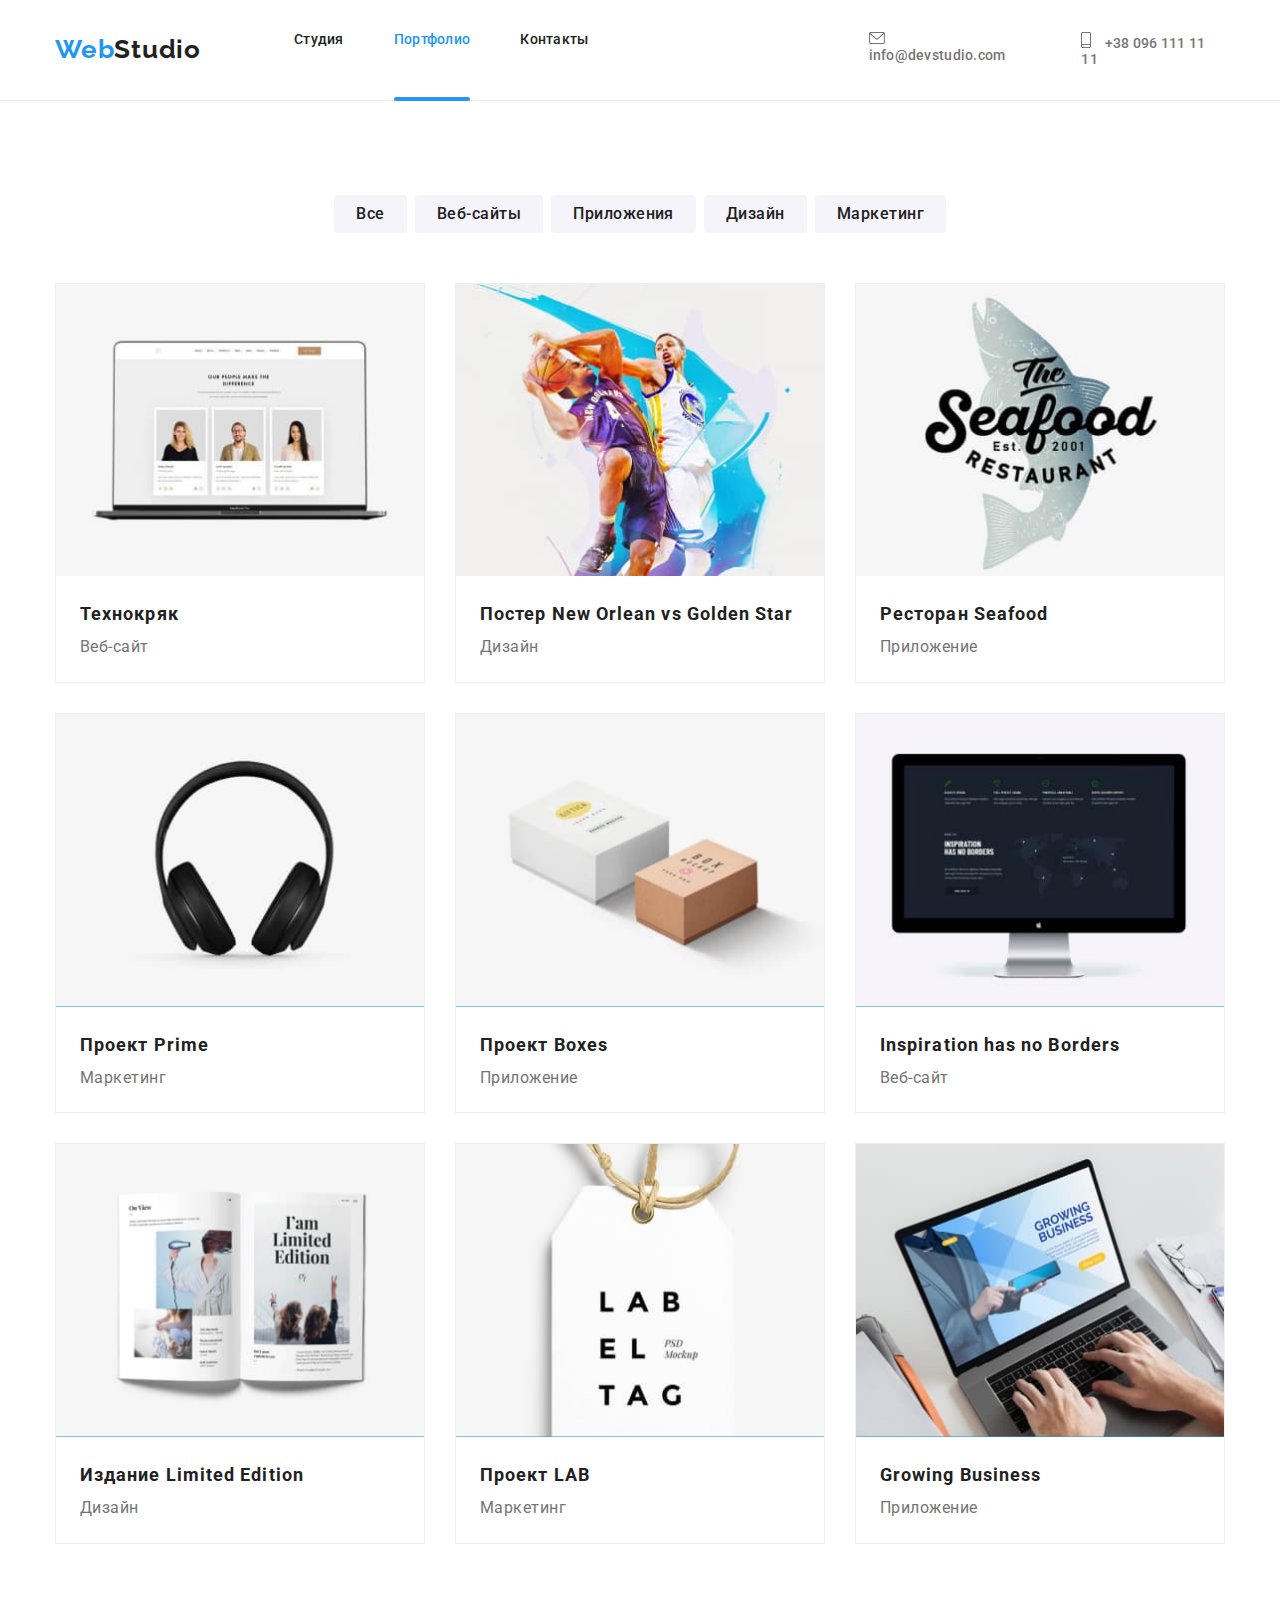
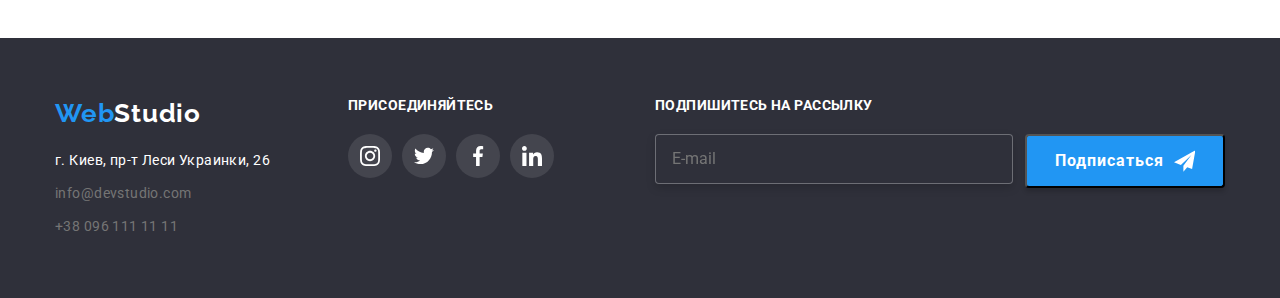
==== commit f257b2c7: "6" ====
--- a/portfolio.html
+++ b/portfolio.html
@@ -29,7 +29,7 @@
                     </ul>
                     <ul class="address-nav list">
                         <li class="item"><a href="mailto:info@devstudio.com" class="link mail address-nav-cont"><svg class="envelope" width="16px" height="12px"><use href="./images/sprite.svg#envelope"></use></svg>info@devstudio.com</a></li>
-                        <li class="item"><a href="tel:+380961111111" class="link phone address-nav-cont"><svg class="phone" width="10px" height="16px"><use href="./images/sprite.svg#phone"></use></svg> +38 096 111 11 11</a></li>
+                        <li class="item"><a href="tel:+380961111111" class="link phone address-nav-cont"><svg class="iphone" width="10px" height="16px"><use href="./images/sprite.svg#iphone"></use></svg> +38 096 111 11 11</a></li>
                     </ul>
                     <ul class="social-nav list">
                         <li class="item"><a href="" class="link">Instagram</a></li>
--- a/css/main.min.css
+++ b/css/main.min.css
@@ -1,2 +1,2 @@
-/*! modern-normalize v1.0.0 | MIT License | https://github.com/sindresorhus/modern-normalize */*,*::before,*::after{-webkit-box-sizing:border-box;box-sizing:border-box}:root{-moz-tab-size:4;-o-tab-size:4;tab-size:4}html{line-height:1.15;-webkit-text-size-adjust:100%}body{margin:0}body{font-family:system-ui,-apple-system,"Segoe UI",Roboto,Helvetica,Arial,sans-serif,"Apple Color Emoji","Segoe UI Emoji"}hr{height:0;color:inherit}abbr[title]{-webkit-text-decoration:underline dotted;text-decoration:underline dotted}b,strong{font-weight:bolder}code,kbd,samp,pre{font-family:ui-monospace, SFMono-Regular, Consolas, 'Liberation Mono', Menlo, monospace;font-size:1em}small{font-size:80%}sub,sup{font-size:75%;line-height:0;position:relative;vertical-align:baseline}sub{bottom:-0.25em}sup{top:-0.5em}table{text-indent:0;border-color:inherit}button,input,optgroup,select,textarea{font-family:inherit;font-size:100%;line-height:1.15;margin:0}button,select{text-transform:none}button,[type='button'],[type='reset'],[type='submit']{-webkit-appearance:button}::-moz-focus-inner{border-style:none;padding:0}:-moz-focusring{outline:1px dotted ButtonText}:-moz-ui-invalid{box-shadow:none}legend{padding:0}progress{vertical-align:baseline}::-webkit-inner-spin-button,::-webkit-outer-spin-button{height:auto}[type='search']{-webkit-appearance:textfield;outline-offset:-2px}::-webkit-search-decoration{-webkit-appearance:none}::-webkit-file-upload-button{-webkit-appearance:button;font:inherit}summary{display:list-item}body.modal-open{overflow:hidden}.list{padding:0px;margin:0px;list-style:none}.visually-hidden{position:absolute;clip:rect(0 0 0 0);width:1px;height:1px;margin:-1px}.logo-bl{color:#2196F3}.container{margin-left:auto;margin-right:auto;padding-left:15px;padding-right:15px}@media screen and (max-width: 767px){.container{width:480px}}@media screen and (min-width: 768px) and (max-width: 1199px){.container{width:768px}}@media screen and (min-width: 1200px){.container{width:1200px}}header>.container{display:-webkit-box;display:-ms-flexbox;display:flex;-webkit-box-align:center;-ms-flex-align:center;align-items:center}img{display:block;max-width:100%;height:auto}.section-title{color:#212121;font-weight:700;font-size:28px;line-height:1.17;letter-spacing:0.03em;text-align:center;margin-top:0px;margin-bottom:30px}@media screen and (min-width: 1200px){.section-title{margin-bottom:50px;font-size:36px;line-height:1.16}}header{border-bottom:1px solid #ECECEC}body{background-color:#fff;color:#757575;font-family:Roboto,sans-serif;font-weight:400}.logo-white{color:#212121;font-family:Raleway,sans-serif;font-size:24px;font-weight:700;line-height:1.16;letter-spacing:0.03em;text-decoration:none}@media screen and (max-width: 767px){.logo-white{margin-top:16px}.page-header .container{position:relative}.page-header .nav{display:-webkit-box;display:-ms-flexbox;display:flex;-webkit-box-align:start;-ms-flex-align:start;align-items:flex-start;-webkit-box-pack:justify;-ms-flex-pack:justify;justify-content:space-between;min-height:60px;width:100%}.nav .menu-button{position:absolute;margin:10px 15px;border:none;background-color:transparent;width:40px;height:40px;right:0;top:0;z-index:3;-webkit-transition:fill 250ms cubic-bezier(0.4, 0, 0.2, 1);transition:fill 250ms cubic-bezier(0.4, 0, 0.2, 1)}.nav .menu-button:hover,.nav .menu-button:focus svg{fill:#2196F3}.nav .menu-button:hover{color:#2196F3}.menu-button .icon-cross{display:none}.menu-button.is-open .icon-cross{display:block}.menu-button.is-open .icon-menu{display:none}.menu-container{display:none;position:absolute;top:0;left:0;padding:48px 40px;width:480px;background:#fff;-webkit-box-shadow:0px 4px 8px rgba(0,0,0,0.04),0px 2px 4px rgba(0,0,0,0.08),0px 1px 3px rgba(0,0,0,0.16);box-shadow:0px 4px 8px rgba(0,0,0,0.04),0px 2px 4px rgba(0,0,0,0.08),0px 1px 3px rgba(0,0,0,0.16);z-index:2}.menu-container.is-open{display:block}.site-nav .item{position:relative}.site-nav .item:not(:last-child){margin-bottom:32px}.site-nav .link{display:block;color:#212121;font-weight:500;font-size:40px;line-height:1.175;letter-spacing:0.02em;text-decoration:none;-webkit-transition:color 250ms cubic-bezier(0.4, 0, 0.2, 1);transition:color 250ms cubic-bezier(0.4, 0, 0.2, 1)}.site-nav .link:hover,.site-nav .link:focus{color:#2196F3;text-decoration:none}.site-nav .link.current{color:#2196F3}.address-nav{display:-webkit-box;display:-ms-flexbox;display:flex;-webkit-box-orient:vertical;-webkit-box-direction:reverse;-ms-flex-direction:column-reverse;flex-direction:column-reverse}.address-nav .link{display:block;color:#757575;font-weight:500;font-size:14px;line-height:1.14;letter-spacing:0.02em;text-decoration:none;-webkit-transition:color 250ms cubic-bezier(0.4, 0, 0.2, 1);transition:color 250ms cubic-bezier(0.4, 0, 0.2, 1)}.address-nav .link:hover,.address-nav .link:focus{color:#2196F3}.address-nav-cont{display:-webkit-box;display:-ms-flexbox;display:flex;-webkit-box-align:center;-ms-flex-align:center;align-items:center}.item .mail{font-size:24px;line-height:1.16;letter-spacing:0.02em;margin-top:32px;margin-bottom:64px}.item .phone{font-size:34px;color:#2196F3;line-height:1.176;letter-spacing:0.02em;margin-top:305px}.social-nav{display:-webkit-box;display:-ms-flexbox;display:flex;-webkit-box-pack:justify;-ms-flex-pack:justify;justify-content:space-between;-webkit-box-align:center;-ms-flex-align:center;align-items:center;margin-right:83px}.social-nav .item{position:relative}.social-nav .item:not(:first-child)::after{position:absolute;bottom:45%;right:94%;content:"";width:22px;border:1px solid rgba(33,33,33,0.2);-webkit-transform:rotate(90deg);transform:rotate(90deg)}.social-nav .link{height:22px;color:#2196F3;font-weight:500;font-size:18px;line-height:1.2;letter-spacing:0.02em;text-decoration:none}.envelope{display:none}.iphone{display:none}}@media screen and (min-width: 1200px){.nav{display:-webkit-box;display:-ms-flexbox;display:flex;-webkit-box-align:center;-ms-flex-align:center;align-items:center}.nav .menu-button{display:none}.social-nav{display:none}.logo-white{font-size:26px;font-weight:700;line-height:1.19}.menu-container{display:-webkit-box;display:-ms-flexbox;display:flex}.site-nav{display:-webkit-box;display:-ms-flexbox;display:flex;margin-left:93px;margin-right:280px}.site-nav .item{position:relative}.site-nav .item:not(:last-child){margin-right:50px}.site-nav .link{display:block;padding-top:32px;padding-bottom:32px;color:#212121;font-weight:500;font-size:14px;line-height:1.14;letter-spacing:0.02em;text-decoration:none;-webkit-transition:color 250ms cubic-bezier(0.4, 0, 0.2, 1);transition:color 250ms cubic-bezier(0.4, 0, 0.2, 1)}.site-nav .link:hover,.site-nav .link:focus{color:#2196F3;text-decoration:none}.site-nav .link.current{color:#2196F3}.site-nav .link.current::after{position:absolute;bottom:-1px;border-radius:2px;content:"";display:block;width:100%;height:4px;background-color:#2196F3}.address-nav{display:-webkit-box;display:-ms-flexbox;display:flex;margin-left:auto}.address-nav .item:not(:last-child){margin-right:50px}.address-nav .link{display:block;padding-top:32px;padding-bottom:32px;color:#757575;font-weight:500;font-size:14px;line-height:1.14;letter-spacing:0.02em;text-decoration:none;-webkit-transition:color 250ms cubic-bezier(0.4, 0, 0.2, 1);transition:color 250ms cubic-bezier(0.4, 0, 0.2, 1)}.address-nav .link:hover,.address-nav .link:focus{color:#2196F3}.address-nav-cont{display:-webkit-box;display:-ms-flexbox;display:flex;-webkit-box-align:center;-ms-flex-align:center;align-items:center}.envelope{margin-right:10px;fill:currentColor;-webkit-transition:color 250ms cubic-bezier(0.4, 0, 0.2, 1);transition:color 250ms cubic-bezier(0.4, 0, 0.2, 1)}.iphone{margin-right:10px;fill:currentColor;-webkit-transition:color 250ms cubic-bezier(0.4, 0, 0.2, 1);transition:color 250ms cubic-bezier(0.4, 0, 0.2, 1)}}.hero{background-color:#C4C4C4;text-align:center;margin-left:auto;margin-right:auto;background-repeat:no-repeat;background-position:center;padding-top:118px;padding-bottom:118px;height:400px;background-image:-webkit-gradient(linear, left top, right top, from(rgba(47,48,58,0.4)), to(rgba(47,48,58,0.4))),url("../images/hero/mobile-hero.jpg");background-image:linear-gradient(to right, rgba(47,48,58,0.4), rgba(47,48,58,0.4)),url("../images/hero/mobile-hero.jpg");background-size:480px 400px}.hero .hero-title{color:#fff;font-weight:900;font-size:26px;line-height:1.61;letter-spacing:0.06em;text-align:center;text-transform:uppercase;margin-left:auto;margin-right:auto;margin-top:0px;margin-bottom:30px;width:360px}.hero .hero-button{background-color:#2196F3;color:#fff;font-weight:700;font-size:16px;line-height:1.87;letter-spacing:0.06em;border-radius:4px;padding:10px 32px;min-width:200px;cursor:pointer}@media screen and (max-width: 767px) and (min-device-pixel-ratio: 2), screen and (max-width: 767px) and (-webkit-min-device-pixel-ratio: 2), screen and (max-width: 767px) and (min-resolution: 192dpi), screen and (max-width: 767px) and (min-resolution: 2dppx){.hero{background-image:-webkit-gradient(linear, left top, right top, from(rgba(47,48,58,0.4)), to(rgba(47,48,58,0.4))),url("../images/hero/mobile-hero@2x.jpg");background-image:linear-gradient(to right, rgba(47,48,58,0.4), rgba(47,48,58,0.4)),url("../images/hero/mobile-hero@2x.jpg")}}@media screen and (min-width: 0px) and (max-width: 767px){.hero{width:480px}}@media screen and (min-width: 768px) and (max-width: 1199px) and (min-device-pixel-ratio: 2), screen and (min-width: 768px) and (max-width: 1199px) and (-webkit-min-device-pixel-ratio: 2), screen and (min-width: 768px) and (max-width: 1199px) and (min-resolution: 192dpi), screen and (min-width: 768px) and (max-width: 1199px) and (min-resolution: 2dppx){.hero{background-image:-webkit-gradient(linear, left top, right top, from(rgba(47,48,58,0.4)), to(rgba(47,48,58,0.4))),url("../images/hero/tablet-hero@2x.jpg");background-image:linear-gradient(to right, rgba(47,48,58,0.4), rgba(47,48,58,0.4)),url("../images/hero/tablet-hero@2x.jpg")}}@media screen and (min-width: 768px) and (max-width: 1199px){.hero{padding-top:118px;padding-bottom:118px;width:768px;height:400px;background-image:-webkit-gradient(linear, left top, right top, from(rgba(47,48,58,0.4)), to(rgba(47,48,58,0.4))),url("../images/hero/tablet-hero.jpg");background-image:linear-gradient(to right, rgba(47,48,58,0.4), rgba(47,48,58,0.4)),url("../images/hero/tablet-hero.jpg");background-size:768px 400px}.hero .hero-title{font-weight:900;font-size:26px;line-height:1.61;width:360px}}@media screen and (min-width: 1200px) and (min-device-pixel-ratio: 2), screen and (min-width: 1200px) and (-webkit-min-device-pixel-ratio: 2), screen and (min-width: 1200px) and (min-resolution: 192dpi), screen and (min-width: 1200px) and (min-resolution: 2dppx){.hero{background-image:-webkit-gradient(linear, left top, right top, from(rgba(47,48,58,0.4)), to(rgba(47,48,58,0.4))),url("../images/hero/desktop-hero@2x.jpg");background-image:linear-gradient(to right, rgba(47,48,58,0.4), rgba(47,48,58,0.4)),url("../images/hero/desktop-hero@2x.jpg")}}@media screen and (min-width: 1200px){.hero{padding-top:200px;padding-bottom:200px;max-width:1600px;height:600px;background-image:-webkit-gradient(linear, left top, right top, from(rgba(47,48,58,0.4)), to(rgba(47,48,58,0.4))),url("../images/hero/desktop-hero.jpg");background-image:linear-gradient(to right, rgba(47,48,58,0.4), rgba(47,48,58,0.4)),url("../images/hero/desktop-hero.jpg");background-size:1600px 600px}.hero .hero-title{font-weight:900;font-size:44px;line-height:1.36;width:696px}}.section-features{background-color:#fff;padding-top:60px;padding-bottom:60px}.section-features .features-title-name{color:#212121;font-weight:700;font-size:14px;line-height:1.14;letter-spacing:0.03em;text-transform:uppercase;margin-top:0px;margin-bottom:10px}.section-features .features-name{text-align:left;font-size:14px;line-height:1.71;letter-spacing:0.03em;margin-top:0px;margin-bottom:0px}.section-features-container .item{width:100%;text-align:center}.bg{padding:25px 102px;background-color:#F5F4FA;margin-bottom:30px}.antenna{width:65px;height:70px;fill:currentColor}.clock{width:67px;height:70px;fill:currentColor}.diagram{width:70px;height:70px;fill:currentColor}.astronaut{width:70px;height:70px;fill:currentColor}@media screen and (max-width: 767px){.section-features-container .item:not(:last-child){margin-bottom:30px}}@media screen and (min-width: 768px) and (max-width: 1199px){.section-features{padding-top:60px;padding-bottom:60px}.section-features .features-title-name{text-align:left}.section-features-container{display:-webkit-box;display:-ms-flexbox;display:flex;-ms-flex-wrap:wrap;flex-wrap:wrap;margin:-15px}.section-features-container .item{width:calc((100% - 2 * 30px) / 2);margin:15px}}@media screen and (min-width: 1200px){.section-features{padding-top:94px;padding-bottom:94px}.section-features .features-title-name{text-align:left}.section-features-container{display:-webkit-box;display:-ms-flexbox;display:flex;-ms-flex-wrap:wrap;flex-wrap:wrap;margin:-15px}.section-features-container .item{width:calc((100% - 8 * 15px) / 4);margin:15px}}@media screen and (max-width: 1199px){.section-service{display:none}}.section-service{background-color:#fff;padding-top:0px;padding-bottom:94px}.section-service-container{display:-webkit-box;display:-ms-flexbox;display:flex;-ms-flex-wrap:wrap;flex-wrap:wrap}.section-service-container .item{width:370px;position:relative}.section-service-container .item:not(:last-child){margin-right:30px}.item>.label{position:absolute;bottom:0;margin:0;width:370px;height:70px;padding-top:27px;padding-bottom:27px;font-weight:700;font-size:14px;line-height:1,14;text-align:center;letter-spacing:0.03em;text-transform:uppercase;color:#fff;background:rgba(47,48,58,0.8)}.section-workers{background-color:#F5F4FA;padding-top:60px;padding-bottom:60px}.section-workers .workers-title-name{color:#212121;font-weight:500;font-size:16px;line-height:1.18;margin-top:30px;margin-bottom:10px;text-align:center}.section-workers p{font-size:16px;line-height:1.18;letter-spacing:0.03em;margin-top:0px;margin-bottom:16px;text-align:center}.workers-title-item{background-color:#fff;-webkit-box-shadow:0px 1px 3px rgba(0,0,0,0.12),0px 1px 1px rgba(0,0,0,0.14),0px 2px 1px rgba(0,0,0,0.2);box-shadow:0px 1px 3px rgba(0,0,0,0.12),0px 1px 1px rgba(0,0,0,0.14),0px 2px 1px rgba(0,0,0,0.2);border-radius:0px 0px 4px 4px}.social-link{display:-webkit-box;display:-ms-flexbox;display:flex;-ms-flex-wrap:wrap;flex-wrap:wrap;margin-left:122px;margin-right:122px;-webkit-box-pack:justify;-ms-flex-pack:justify;justify-content:space-between;list-style:none}.link-social{color:#AFB1B8;background-color:#fff;padding:12px;width:44px;height:44px;border:none;display:block;border-radius:50%;-webkit-transition:color 250ms cubic-bezier(0.4, 0, 0.2, 1),background-color 250ms cubic-bezier(0.4, 0, 0.2, 1);transition:color 250ms cubic-bezier(0.4, 0, 0.2, 1),background-color 250ms cubic-bezier(0.4, 0, 0.2, 1)}.link-social:hover,.link-social:focus{background-color:#2196F3;color:#fff}.icon-social{fill:currentColor}@media screen and (max-width: 767px){.workers-title-item{padding-bottom:24px}.section-workers-container .item:not(:last-child){margin-bottom:30px}}@media screen and (min-width: 768px) and (max-width: 1199px){.section-workers{padding-top:60px;padding-bottom:60px}.section-workers-container{display:-webkit-box;display:-ms-flexbox;display:flex;-ms-flex-wrap:wrap;flex-wrap:wrap;margin:-15px}.section-workers-container .item{width:calc((100% - 2 * 30px) / 2);margin:15px}.social-link{margin-left:74px;margin-right:74px;margin-bottom:24px}}@media screen and (min-width: 1200px){.section-workers{padding-top:94px;padding-bottom:94px}.section-workers-container{display:-webkit-box;display:-ms-flexbox;display:flex;-ms-flex-wrap:wrap;flex-wrap:wrap;margin:-15px}.section-workers-container .item{width:calc((100% - 8 * 15px) / 4);margin:15px}.social-link{margin-left:32px;margin-right:32px;margin-bottom:30px}}.section-regular-clients{background-color:#fff;padding-top:60px;padding-bottom:60px}.clients-link-container{display:-webkit-box;display:-ms-flexbox;display:flex;-ms-flex-wrap:wrap;flex-wrap:wrap;margin:-15px}.clients-link-container .item{width:calc((100% - 2 * 30px) / 2);margin:15px}.link-clients{color:#AFB1B8;text-align:center;height:90px;border:1px solid #AFB1B8;-webkit-box-sizing:border-box;box-sizing:border-box;display:block;border-radius:4px;-webkit-transition:color 250ms cubic-bezier(0.4, 0, 0.2, 1),border 250ms cubic-bezier(0.4, 0, 0.2, 1);transition:color 250ms cubic-bezier(0.4, 0, 0.2, 1),border 250ms cubic-bezier(0.4, 0, 0.2, 1);margin:0}.link-clients:hover,.link-clients:focus{color:#2196F3;border:1px solid #2196F3;-webkit-box-sizing:border-box;box-sizing:border-box;border-radius:4px}.icon-clients{fill:currentColor}.comp1{padding:24px 63px 21px 63px}.comp2{padding:19px 65px}.comp3{padding:24px 64px 23px 65px}.comp4{padding:24px 45px}.comp5{padding:22px 55px 21px 56px}.comp6{padding:22px 40px 22px 41px}@media screen and (min-width: 768px) and (max-width: 1199px){.clients-link-container .item{width:calc((100% - 6 * 15px) / 3);margin:15px}}@media screen and (min-width: 1200px){.section-regular-clients{padding-top:94px;padding-bottom:94px}.clients-link-container .item{width:calc((100% - 12 * 15px) / 6);margin:15px}}.logo-black{display:block;color:#fff;font-family:Raleway,sans-serif;font-size:24px;font-weight:700;line-height:1.16;letter-spacing:0.03em;margin-bottom:20px;text-decoration:none}.footer{background-color:#2F303A;padding-top:60px;padding-bottom:60px}.footer-address{color:#fff;font-style:inherit;font-weight:400;font-size:14px;line-height:1.71;letter-spacing:.03em}.address-nav-footer .link{color:#757575;font-weight:400;font-size:14px;line-height:1.71;letter-spacing:.03em;text-decoration:none;-webkit-transition:color 250ms cubic-bezier(0.4, 0, 0.2, 1);transition:color 250ms cubic-bezier(0.4, 0, 0.2, 1)}.address-nav-footer .mailto-link{display:block}.link:hover,.link:focus{color:#2196F3}.footer-join p{font-family:Roboto,sans-serif;font-weight:700;font-size:14px;line-height:1.14;letter-spacing:0.03em;text-transform:uppercase;color:#fff;margin-top:60px;margin-bottom:20px}.social-link-footer{display:-webkit-box;display:-ms-flexbox;display:flex;-ms-flex-wrap:wrap;flex-wrap:wrap;list-style:none;-webkit-box-pack:justify;-ms-flex-pack:justify;justify-content:space-between}.link-social-footer{color:#fff;padding:12px;width:44px;height:44px;border:none;display:block;border-radius:50%;background:rgba(255,255,255,0.1);-webkit-transition:background-color 250ms cubic-bezier(0.4, 0, 0.2, 1);transition:background-color 250ms cubic-bezier(0.4, 0, 0.2, 1)}.link-social-footer:hover,.link-social-footer:focus{background-color:#2196F3}.icon-social-footer{fill:currentColor}.email-footer-column{display:-webkit-box;display:-ms-flexbox;display:flex;-webkit-box-orient:vertical;-webkit-box-direction:normal;-ms-flex-direction:column;flex-direction:column}.email-footer-label{font-family:Roboto,sans-serif;font-weight:700;font-size:14px;line-height:1.14;letter-spacing:0.03em;text-transform:uppercase;color:#fff}.email-footer-input{padding-left:16px;width:450px;height:50px;background:#2F303A;border:1px solid rgba(255,255,255,0.3);-webkit-box-sizing:border-box;box-sizing:border-box;-webkit-filter:drop-shadow(0px 4px 4px rgba(0,0,0,0.15));filter:drop-shadow(0px 4px 4px rgba(0,0,0,0.15));border-radius:4px;color:rgba(255,255,255,0.6)}.email-button-send{width:200px;padding:10px 28px;font-family:Roboto,sans-serif;font-weight:700;font-size:16px;line-height:1.87;display:-webkit-box;display:-ms-flexbox;display:flex;-webkit-box-align:center;-ms-flex-align:center;align-items:center;text-align:center;letter-spacing:0.06em;color:#fff;background:#2196F3;-webkit-box-shadow:0px 4px 4px rgba(0,0,0,0.15);box-shadow:0px 4px 4px rgba(0,0,0,0.15);border-radius:4px}.icon-send{margin-left:10px}@media screen and (max-width: 767px){.address-footer-column{text-align:center}.footer-address{margin-bottom:8px}.address-nav-footer .mailto-link{margin-bottom:9px}.social-footer-column{text-align:center}.social-link-footer{margin-left:122px;margin-right:122px}.email-footer-column{-webkit-box-pack:center;-ms-flex-pack:center;justify-content:center;text-align:center}.email-footer-label{display:block;margin-top:60px;text-align:center}.email-footer-input{margin-top:20px;margin-bottom:20px}.email-button-send{display:-webkit-inline-box;display:-ms-inline-flexbox;display:inline-flex}}@media screen and (min-width: 768px) and (max-width: 1199px){.footer-join{display:-webkit-box;display:-ms-flexbox;display:flex;-ms-flex-wrap:wrap;flex-wrap:wrap;-ms-flex-pack:distribute;justify-content:space-around}.address-footer-column{text-align:center}.footer-address{margin-bottom:8px}.address-nav-footer .mailto-link{margin-bottom:9px}.social-footer-column{width:206px;text-align:right}.footer-join p{margin-top:0px;text-align:center}.email-footer-column{-webkit-box-pack:center;-ms-flex-pack:center;justify-content:center;text-align:center}.email-footer-label{display:block;margin-top:60px;text-align:center}.email-footer-input{margin-top:20px;margin-bottom:20px}.email-button-send{display:-webkit-inline-box;display:-ms-inline-flexbox;display:inline-flex}.email-footer-button{-webkit-box-orient:vertical;-webkit-box-direction:normal;-ms-flex-direction:column;flex-direction:column;display:-webkit-box;display:-ms-flexbox;display:flex;-webkit-box-align:center;-ms-flex-align:center;align-items:center}}@media screen and (min-width: 1200px){.logo-black{font-size:26px;font-weight:700;line-height:1.19}.footer-join{display:-webkit-box;display:-ms-flexbox;display:flex;-webkit-box-pack:justify;-ms-flex-pack:justify;justify-content:space-between}.address-footer-column{display:-webkit-box;display:-ms-flexbox;display:flex;-webkit-box-orient:vertical;-webkit-box-direction:normal;-ms-flex-direction:column;flex-direction:column;margin-right:70px}.footer-address{margin-bottom:9px}.address-nav-footer .mailto-link{margin-bottom:9px}.social-footer-column{display:-webkit-box;display:-ms-flexbox;display:flex;-webkit-box-orient:vertical;-webkit-box-direction:normal;-ms-flex-direction:column;flex-direction:column;margin-right:93px}.footer-join p{margin-top:0px}.social-link-footer{width:206px}.email-footer-button{display:-webkit-box;display:-ms-flexbox;display:flex;-webkit-box-orient:horizontal;-webkit-box-direction:normal;-ms-flex-direction:row;flex-direction:row}.email-footer-label{margin-bottom:20px}.email-footer-input{margin-right:12px;width:358px;height:50px}}.backdrop{position:fixed;top:0;left:0;padding:93px 15px;width:100%;height:100%;background:rgba(0,0,0,0.2);overflow-y:scroll;z-index:3}.backdrop.is-hidden{opacity:0;pointer-events:none}.modal{max-width:450px;max-height:609px;padding:40px;position:relative;background:#fff;-webkit-box-shadow:0px 1px 3px rgba(0,0,0,0.12),0px 1px 1px rgba(0,0,0,0.14),0px 2px 1px rgba(0,0,0,0.2);box-shadow:0px 1px 3px rgba(0,0,0,0.12),0px 1px 1px rgba(0,0,0,0.14),0px 2px 1px rgba(0,0,0,0.2);border-radius:4px}.button-close{position:absolute;right:9px;top:9px;width:30px;height:30px;background:#fff;border:1px solid rgba(0,0,0,0.1);-webkit-box-sizing:border-box;box-sizing:border-box;border-radius:50%;-webkit-transition:fill 250ms cubic-bezier(0.4, 0, 0.2, 1);transition:fill 250ms cubic-bezier(0.4, 0, 0.2, 1)}.button-close:hover,.button-close:focus{fill:#2196F3}.form{display:-webkit-box;display:-ms-flexbox;display:flex;-webkit-box-orient:vertical;-webkit-box-direction:normal;-ms-flex-direction:column;flex-direction:column}.form p{font-family:Roboto,sans-serif;font-weight:700;font-size:20px;line-height:1.5;text-align:center;letter-spacing:0.03em;color:#212121;margin:0px;margin-bottom:12px}.form button{width:200px;height:50px;margin:auto;background:#2196F3;-webkit-box-shadow:0px 4px 4px rgba(0,0,0,0.15);box-shadow:0px 4px 4px rgba(0,0,0,0.15);border-radius:4px;font-weight:700;font-size:16px;line-height:1.87;text-align:center;letter-spacing:0.06em;color:#fff}.form-field{position:relative;display:-webkit-box;display:-ms-flexbox;display:flex;-webkit-box-orient:vertical;-webkit-box-direction:normal;-ms-flex-direction:column;flex-direction:column;font-weight:400;font-size:12px;line-height:1.5;letter-spacing:0.01em;color:#757575}.form-field label{margin-bottom:4px}.form-field input{display:block;margin-bottom:10px;padding-left:45px;width:370px;height:40px;border:1px solid rgba(33,33,33,0.2);-webkit-box-sizing:border-box;box-sizing:border-box;border-radius:4px}.form-field:hover .icon,.form-field input:focus+.icon{fill:#2196F3}.form-field textarea{margin-bottom:20px;padding:12px 16px;width:370px;height:120px;border:1px solid rgba(33,33,33,0.2);-webkit-box-sizing:border-box;box-sizing:border-box;border-radius:4px;font-weight:400;font-size:14px;line-height:1.14;letter-spacing:0.01em;color:rgba(117,117,117,0.5)}.icon{position:absolute;display:inline-block;top:30px;left:15px;-webkit-transition:fill 250ms cubic-bezier(0.4, 0, 0.2, 1);transition:fill 250ms cubic-bezier(0.4, 0, 0.2, 1)}.checkbox-agreement{display:-webkit-box;display:-ms-flexbox;display:flex;-webkit-box-pack:center;-ms-flex-pack:center;justify-content:center;-webkit-box-align:center;-ms-flex-align:center;align-items:center;margin-bottom:30px;font-weight:400;font-size:12px;line-height:1.16;letter-spacing:0.03em;color:#757575}.checkbox-agreement .checkbox-label{display:-webkit-box;display:-ms-flexbox;display:flex;-webkit-box-align:center;-ms-flex-align:center;align-items:center}.checkbox-agreement .checkbox{position:absolute;width:1px;height:1px;margin:-1px;border:0;padding:0;clip:rect(0 0 0 0);overflow:hidden}.icon-checkbox{display:inline-block;width:16px;height:15px;border:2px solid black;border-radius:4px;margin-right:7px}.checkbox:checked+.icon-checkbox{border-color:#2196F3;background-color:#2196F3;background-image:url("../images/icon/icon check.svg");background-size:contain;background-origin:border-box}.logo-agreement{color:#2196F3;margin-left:5px}.section-portfolio{padding-top:60px;padding-bottom:60px}.section-portfolio .portfolio-title{color:#212121;font-weight:700;font-size:18px;line-height:2;letter-spacing:0.06em;margin:0px}.section-portfolio .portfolio-title-name{font-weight:400;font-size:16px;line-height:1.87;letter-spacing:0.03em;margin:0px;color:#757575}.section-portfolio-item{border:1px solid #eee;-webkit-box-sizing:border-box;box-sizing:border-box}.section-portfolio-item .box{position:relative;overflow:hidden}.overlay{position:absolute;top:0;left:0;-webkit-transform:translateY(100%);transform:translateY(100%);width:100%;height:100%;background-color:rgba(33,150,243,0.9);padding:0px;margin:0px;-webkit-transition:-webkit-transform 250ms cubic-bezier(0.4, 0, 0.2, 1);transition:-webkit-transform 250ms cubic-bezier(0.4, 0, 0.2, 1);transition:transform 250ms cubic-bezier(0.4, 0, 0.2, 1);transition:transform 250ms cubic-bezier(0.4, 0, 0.2, 1), -webkit-transform 250ms cubic-bezier(0.4, 0, 0.2, 1)}.overlay p{min-width:370px;min-height:168px;color:#fff;font-size:18px;line-height:1.55;font-weight:400;letter-spacing:0.03em;padding:63px 24px;margin:0px;border:0px}.portfolio-link:hover .overlay,.portfolio-link:focus .overlay{position:absolute;top:0;left:0;-webkit-transform:translateY(0%);transform:translateY(0%);width:100%;height:100%;background-color:rgba(33,150,243,0.9);padding:0px;margin:0px;opacity:1}.title-title-name{padding:20px 24px}.portfolio-link{text-decoration:none;-webkit-transition:-webkit-box-shadow 250ms cubic-bezier(0.4, 0, 0.2, 1);transition:-webkit-box-shadow 250ms cubic-bezier(0.4, 0, 0.2, 1);transition:box-shadow 250ms cubic-bezier(0.4, 0, 0.2, 1);transition:box-shadow 250ms cubic-bezier(0.4, 0, 0.2, 1), -webkit-box-shadow 250ms cubic-bezier(0.4, 0, 0.2, 1)}.portfolio-link:hover,.portfolio-link:focus{display:block;-webkit-box-shadow:0px 1px 1px rgba(0,0,0,0.12),0px 4px 4px rgba(0,0,0,0.06),1px 4px 6px rgba(0,0,0,0.16);box-shadow:0px 1px 1px rgba(0,0,0,0.12),0px 4px 4px rgba(0,0,0,0.06),1px 4px 6px rgba(0,0,0,0.16)}.section-portfolio-button{display:-webkit-box;display:-ms-flexbox;display:flex;margin-bottom:40px;-webkit-box-pack:left;-ms-flex-pack:left;justify-content:left}.section-portfolio-button .item:not(:last-child){margin-right:8px}.filter-button{background-color:#F5F4FA;color:#212121;font-weight:500;font-size:16px;line-height:1.62;letter-spacing:0.03em;border-radius:4px;padding:6px 22px;min-width:200px;cursor:pointer;min-width:73px;border:0px;-webkit-transition:background-color 250ms cubic-bezier(0.4, 0, 0.2, 1),color 250ms cubic-bezier(0.4, 0, 0.2, 1),-webkit-box-shadow 250ms cubic-bezier(0.4, 0, 0.2, 1);transition:background-color 250ms cubic-bezier(0.4, 0, 0.2, 1),color 250ms cubic-bezier(0.4, 0, 0.2, 1),-webkit-box-shadow 250ms cubic-bezier(0.4, 0, 0.2, 1);transition:background-color 250ms cubic-bezier(0.4, 0, 0.2, 1),color 250ms cubic-bezier(0.4, 0, 0.2, 1),box-shadow 250ms cubic-bezier(0.4, 0, 0.2, 1);transition:background-color 250ms cubic-bezier(0.4, 0, 0.2, 1),color 250ms cubic-bezier(0.4, 0, 0.2, 1),box-shadow 250ms cubic-bezier(0.4, 0, 0.2, 1),-webkit-box-shadow 250ms cubic-bezier(0.4, 0, 0.2, 1)}.filter-button:hover,.filter-button:focus{background-color:#2196F3;color:#fff;-webkit-box-shadow:0px 3px 1px rgba(0,0,0,0.1),0px 1px 2px rgba(0,0,0,0.08),0px 2px 2px rgba(0,0,0,0.12);box-shadow:0px 3px 1px rgba(0,0,0,0.1),0px 1px 2px rgba(0,0,0,0.08),0px 2px 2px rgba(0,0,0,0.12)}@media screen and (max-width: 767px){.section-portfolio-button{-ms-flex-wrap:wrap;flex-wrap:wrap;-webkit-box-pack:left;-ms-flex-pack:left;justify-content:left}.section-portfolio-button .item:nth-child(-n+3){margin-bottom:15px}.section-portfolio-container{display:inline-block}.section-portfolio-container .section-portfolio-item{width:100%}.section-portfolio-container .section-portfolio-item:not(:last-child){margin-bottom:30px}}@media screen and (min-width: 768px) and (max-width: 1199px){.section-portfolio-button{margin-bottom:30px;-webkit-box-pack:center;-ms-flex-pack:center;justify-content:center}.section-portfolio-container{display:-webkit-box;display:-ms-flexbox;display:flex;-ms-flex-wrap:wrap;flex-wrap:wrap;margin:-15px}.section-portfolio-container .section-portfolio-item{width:calc((100% - 4 * 15px) / 2);margin:15px}}@media screen and (min-width: 1200px){.section-portfolio{padding-top:94px;padding-bottom:94px}.section-portfolio-button{margin-bottom:50px;-webkit-box-pack:center;-ms-flex-pack:center;justify-content:center}.section-portfolio-container{display:-webkit-box;display:-ms-flexbox;display:flex;-ms-flex-wrap:wrap;flex-wrap:wrap;margin:-15px}.section-portfolio-container .section-portfolio-item{width:calc((100% - 6 * 15px) / 3);margin:15px}}
+/*! modern-normalize v1.0.0 | MIT License | https://github.com/sindresorhus/modern-normalize */*,*::before,*::after{-webkit-box-sizing:border-box;box-sizing:border-box}:root{-moz-tab-size:4;-o-tab-size:4;tab-size:4}html{line-height:1.15;-webkit-text-size-adjust:100%}body{margin:0}body{font-family:system-ui,-apple-system,"Segoe UI",Roboto,Helvetica,Arial,sans-serif,"Apple Color Emoji","Segoe UI Emoji"}hr{height:0;color:inherit}abbr[title]{-webkit-text-decoration:underline dotted;text-decoration:underline dotted}b,strong{font-weight:bolder}code,kbd,samp,pre{font-family:ui-monospace, SFMono-Regular, Consolas, 'Liberation Mono', Menlo, monospace;font-size:1em}small{font-size:80%}sub,sup{font-size:75%;line-height:0;position:relative;vertical-align:baseline}sub{bottom:-0.25em}sup{top:-0.5em}table{text-indent:0;border-color:inherit}button,input,optgroup,select,textarea{font-family:inherit;font-size:100%;line-height:1.15;margin:0}button,select{text-transform:none}button,[type='button'],[type='reset'],[type='submit']{-webkit-appearance:button}::-moz-focus-inner{border-style:none;padding:0}:-moz-focusring{outline:1px dotted ButtonText}:-moz-ui-invalid{box-shadow:none}legend{padding:0}progress{vertical-align:baseline}::-webkit-inner-spin-button,::-webkit-outer-spin-button{height:auto}[type='search']{-webkit-appearance:textfield;outline-offset:-2px}::-webkit-search-decoration{-webkit-appearance:none}::-webkit-file-upload-button{-webkit-appearance:button;font:inherit}summary{display:list-item}body.modal-open{overflow:hidden}.list{padding:0px;margin:0px;list-style:none}.visually-hidden{position:absolute;clip:rect(0 0 0 0);width:1px;height:1px;margin:-1px}.logo-bl{color:#2196F3}.container{margin-left:auto;margin-right:auto;padding-left:15px;padding-right:15px}@media screen and (max-width: 767px){.container{width:480px}}@media screen and (min-width: 768px) and (max-width: 1199px){.container{width:768px}}@media screen and (min-width: 1200px){.container{width:1200px}}header>.container{display:-webkit-box;display:-ms-flexbox;display:flex;-webkit-box-align:center;-ms-flex-align:center;align-items:center}img{display:block;max-width:100%;height:auto}.section-title{color:#212121;font-weight:700;font-size:28px;line-height:1.17;letter-spacing:0.03em;text-align:center;margin-top:0px;margin-bottom:30px}@media screen and (min-width: 1200px){.section-title{margin-bottom:50px;font-size:36px;line-height:1.16}}header{border-bottom:1px solid #ECECEC}body{background-color:#fff;color:#757575;font-family:Roboto,sans-serif;font-weight:400}.logo-white{color:#212121;font-family:Raleway,sans-serif;font-size:24px;font-weight:700;line-height:1.16;letter-spacing:0.03em;text-decoration:none}@media screen and (max-width: 767px){.logo-white{margin-top:16px}.page-header .container{position:relative}.page-header .nav{display:-webkit-box;display:-ms-flexbox;display:flex;-webkit-box-align:start;-ms-flex-align:start;align-items:flex-start;-webkit-box-pack:justify;-ms-flex-pack:justify;justify-content:space-between;min-height:60px;width:100%}.nav .menu-button{position:absolute;margin:10px 15px;border:none;background-color:transparent;width:40px;height:40px;right:0;top:0;z-index:3;-webkit-transition:fill 250ms cubic-bezier(0.4, 0, 0.2, 1);transition:fill 250ms cubic-bezier(0.4, 0, 0.2, 1)}.nav .menu-button:hover,.nav .menu-button:focus svg{fill:#2196F3}.nav .menu-button:hover{color:#2196F3}.menu-button .icon-cross{display:none}.menu-button.is-open .icon-cross{display:block}.menu-button.is-open .icon-menu{display:none}.menu-container{display:none;position:absolute;top:0;left:0;padding:48px 40px;width:480px;background:#fff;-webkit-box-shadow:0px 4px 8px rgba(0,0,0,0.04),0px 2px 4px rgba(0,0,0,0.08),0px 1px 3px rgba(0,0,0,0.16);box-shadow:0px 4px 8px rgba(0,0,0,0.04),0px 2px 4px rgba(0,0,0,0.08),0px 1px 3px rgba(0,0,0,0.16);z-index:2}.menu-container.is-open{display:block}.site-nav .item{position:relative}.site-nav .item:not(:last-child){margin-bottom:32px}.site-nav .link{display:block;color:#212121;font-weight:500;font-size:40px;line-height:1.175;letter-spacing:0.02em;text-decoration:none;-webkit-transition:color 250ms cubic-bezier(0.4, 0, 0.2, 1);transition:color 250ms cubic-bezier(0.4, 0, 0.2, 1)}.site-nav .link:hover,.site-nav .link:focus{color:#2196F3;text-decoration:none}.site-nav .link.current{color:#2196F3}.address-nav{display:-webkit-box;display:-ms-flexbox;display:flex;-webkit-box-orient:vertical;-webkit-box-direction:reverse;-ms-flex-direction:column-reverse;flex-direction:column-reverse}.address-nav .link{display:block;color:#757575;font-weight:500;font-size:14px;line-height:1.14;letter-spacing:0.02em;text-decoration:none;-webkit-transition:color 250ms cubic-bezier(0.4, 0, 0.2, 1);transition:color 250ms cubic-bezier(0.4, 0, 0.2, 1)}.address-nav .link:hover,.address-nav .link:focus{color:#2196F3}.address-nav-cont{display:-webkit-box;display:-ms-flexbox;display:flex;-webkit-box-align:center;-ms-flex-align:center;align-items:center}.item .mail{font-size:24px;line-height:1.16;letter-spacing:0.02em;margin-top:32px;margin-bottom:64px}.item .phone{font-size:34px;color:#2196F3;line-height:1.176;letter-spacing:0.02em;margin-top:305px}.social-nav{display:-webkit-box;display:-ms-flexbox;display:flex;-webkit-box-pack:justify;-ms-flex-pack:justify;justify-content:space-between;-webkit-box-align:center;-ms-flex-align:center;align-items:center;margin-right:83px}.social-nav .item{position:relative}.social-nav .item:not(:first-child)::after{position:absolute;bottom:45%;right:94%;content:"";width:22px;border:1px solid rgba(33,33,33,0.2);-webkit-transform:rotate(90deg);transform:rotate(90deg)}.social-nav .link{height:22px;color:#2196F3;font-weight:500;font-size:18px;line-height:1.2;letter-spacing:0.02em;text-decoration:none}.envelope{display:none}.iphone{display:none}}@media screen and (min-width: 768px){.nav{display:-webkit-box;display:-ms-flexbox;display:flex;-webkit-box-align:center;-ms-flex-align:center;align-items:center}.nav .menu-button{display:none}.social-nav{display:none}.logo-white{font-size:26px;font-weight:700;line-height:1.19}.menu-container{display:-webkit-box;display:-ms-flexbox;display:flex}.site-nav{display:-webkit-box;display:-ms-flexbox;display:flex;margin-left:93px;margin-right:280px}.site-nav .item{position:relative}.site-nav .item:not(:last-child){margin-right:50px}.site-nav .link{display:block;padding-top:32px;padding-bottom:32px;color:#212121;font-weight:500;font-size:14px;line-height:1.14;letter-spacing:0.02em;text-decoration:none;-webkit-transition:color 250ms cubic-bezier(0.4, 0, 0.2, 1);transition:color 250ms cubic-bezier(0.4, 0, 0.2, 1)}.site-nav .link:hover,.site-nav .link:focus{color:#2196F3;text-decoration:none}.site-nav .link.current{color:#2196F3}.site-nav .link.current::after{position:absolute;bottom:-1px;border-radius:2px;content:"";display:block;width:100%;height:4px;background-color:#2196F3}.address-nav{display:-webkit-box;display:-ms-flexbox;display:flex;margin-left:auto}.address-nav .item:not(:last-child){margin-right:50px}.address-nav .link{display:block;padding-top:32px;padding-bottom:32px;color:#757575;font-weight:500;font-size:14px;line-height:1.14;letter-spacing:0.02em;text-decoration:none;-webkit-transition:color 250ms cubic-bezier(0.4, 0, 0.2, 1);transition:color 250ms cubic-bezier(0.4, 0, 0.2, 1)}.address-nav .link:hover,.address-nav .link:focus{color:#2196F3}.address-nav-cont{display:-webkit-box;display:-ms-flexbox;display:flex;-webkit-box-align:center;-ms-flex-align:center;align-items:center}.envelope{margin-right:10px;fill:currentColor;-webkit-transition:color 250ms cubic-bezier(0.4, 0, 0.2, 1);transition:color 250ms cubic-bezier(0.4, 0, 0.2, 1)}.iphone{margin-right:10px;fill:currentColor;-webkit-transition:color 250ms cubic-bezier(0.4, 0, 0.2, 1);transition:color 250ms cubic-bezier(0.4, 0, 0.2, 1)}}@media screen and (min-width: 768px) and (max-width: 1199px){.site-nav{margin-left:88px;margin-right:50px}.nav .menu-container .address-nav{-ms-flex-wrap:wrap;flex-wrap:wrap;-webkit-box-pack:start;-ms-flex-pack:start;justify-content:flex-start;-webkit-box-align:center;-ms-flex-align:center;align-items:center}.nav .menu-container .address-nav .item:not(:last-child){margin-right:0px;padding:0px}.nav .menu-container .address-nav .link{padding:0px}}.hero{background-color:#C4C4C4;text-align:center;margin-left:auto;margin-right:auto;background-repeat:no-repeat;background-position:center;padding-top:118px;padding-bottom:118px;height:400px;background-image:-webkit-gradient(linear, left top, right top, from(rgba(47,48,58,0.4)), to(rgba(47,48,58,0.4))),url("../images/hero/mobile-hero.jpg");background-image:linear-gradient(to right, rgba(47,48,58,0.4), rgba(47,48,58,0.4)),url("../images/hero/mobile-hero.jpg");background-size:480px 400px}.hero .hero-title{color:#fff;font-weight:900;font-size:26px;line-height:1.61;letter-spacing:0.06em;text-align:center;text-transform:uppercase;margin-left:auto;margin-right:auto;margin-top:0px;margin-bottom:30px;width:360px}.hero .hero-button{background-color:#2196F3;color:#fff;font-weight:700;font-size:16px;line-height:1.87;letter-spacing:0.06em;border-radius:4px;padding:10px 32px;min-width:200px;cursor:pointer}@media screen and (max-width: 767px) and (min-device-pixel-ratio: 2), screen and (max-width: 767px) and (-webkit-min-device-pixel-ratio: 2), screen and (max-width: 767px) and (min-resolution: 192dpi), screen and (max-width: 767px) and (min-resolution: 2dppx){.hero{background-image:-webkit-gradient(linear, left top, right top, from(rgba(47,48,58,0.4)), to(rgba(47,48,58,0.4))),url("../images/hero/mobile-hero@2x.jpg");background-image:linear-gradient(to right, rgba(47,48,58,0.4), rgba(47,48,58,0.4)),url("../images/hero/mobile-hero@2x.jpg")}}@media screen and (min-width: 0px) and (max-width: 767px){.hero{width:480px}}@media screen and (min-width: 768px) and (max-width: 1199px) and (min-device-pixel-ratio: 2), screen and (min-width: 768px) and (max-width: 1199px) and (-webkit-min-device-pixel-ratio: 2), screen and (min-width: 768px) and (max-width: 1199px) and (min-resolution: 192dpi), screen and (min-width: 768px) and (max-width: 1199px) and (min-resolution: 2dppx){.hero{background-image:-webkit-gradient(linear, left top, right top, from(rgba(47,48,58,0.4)), to(rgba(47,48,58,0.4))),url("../images/hero/tablet-hero@2x.jpg");background-image:linear-gradient(to right, rgba(47,48,58,0.4), rgba(47,48,58,0.4)),url("../images/hero/tablet-hero@2x.jpg")}}@media screen and (min-width: 768px) and (max-width: 1199px){.hero{padding-top:118px;padding-bottom:118px;width:768px;height:400px;background-image:-webkit-gradient(linear, left top, right top, from(rgba(47,48,58,0.4)), to(rgba(47,48,58,0.4))),url("../images/hero/tablet-hero.jpg");background-image:linear-gradient(to right, rgba(47,48,58,0.4), rgba(47,48,58,0.4)),url("../images/hero/tablet-hero.jpg");background-size:768px 400px}.hero .hero-title{font-weight:900;font-size:26px;line-height:1.61;width:360px}}@media screen and (min-width: 1200px) and (min-device-pixel-ratio: 2), screen and (min-width: 1200px) and (-webkit-min-device-pixel-ratio: 2), screen and (min-width: 1200px) and (min-resolution: 192dpi), screen and (min-width: 1200px) and (min-resolution: 2dppx){.hero{background-image:-webkit-gradient(linear, left top, right top, from(rgba(47,48,58,0.4)), to(rgba(47,48,58,0.4))),url("../images/hero/desktop-hero@2x.jpg");background-image:linear-gradient(to right, rgba(47,48,58,0.4), rgba(47,48,58,0.4)),url("../images/hero/desktop-hero@2x.jpg")}}@media screen and (min-width: 1200px){.hero{padding-top:200px;padding-bottom:200px;max-width:1600px;height:600px;background-image:-webkit-gradient(linear, left top, right top, from(rgba(47,48,58,0.4)), to(rgba(47,48,58,0.4))),url("../images/hero/desktop-hero.jpg");background-image:linear-gradient(to right, rgba(47,48,58,0.4), rgba(47,48,58,0.4)),url("../images/hero/desktop-hero.jpg");background-size:1600px 600px}.hero .hero-title{font-weight:900;font-size:44px;line-height:1.36;width:696px}}.section-features{background-color:#fff;padding-top:60px;padding-bottom:60px}.section-features .features-title-name{color:#212121;font-weight:700;font-size:14px;line-height:1.14;letter-spacing:0.03em;text-transform:uppercase;margin-top:0px;margin-bottom:10px}.section-features .features-name{text-align:left;font-size:14px;line-height:1.71;letter-spacing:0.03em;margin-top:0px;margin-bottom:0px}.section-features-container .item{width:100%;text-align:center}.bg{padding:25px 102px;background-color:#F5F4FA;margin-bottom:30px}.antenna{width:65px;height:70px;fill:currentColor}.clock{width:67px;height:70px;fill:currentColor}.diagram{width:70px;height:70px;fill:currentColor}.astronaut{width:70px;height:70px;fill:currentColor}@media screen and (max-width: 767px){.section-features-container .item:not(:last-child){margin-bottom:30px}}@media screen and (min-width: 768px) and (max-width: 1199px){.section-features{padding-top:60px;padding-bottom:60px}.section-features .features-title-name{text-align:left}.section-features-container{display:-webkit-box;display:-ms-flexbox;display:flex;-ms-flex-wrap:wrap;flex-wrap:wrap;margin:-15px}.section-features-container .item{width:calc((100% - 2 * 30px) / 2);margin:15px}}@media screen and (min-width: 1200px){.section-features{padding-top:94px;padding-bottom:94px}.section-features .features-title-name{text-align:left}.section-features-container{display:-webkit-box;display:-ms-flexbox;display:flex;-ms-flex-wrap:wrap;flex-wrap:wrap;margin:-15px}.section-features-container .item{width:calc((100% - 8 * 15px) / 4);margin:15px}}@media screen and (max-width: 1199px){.section-service{display:none}}.section-service{background-color:#fff;padding-top:0px;padding-bottom:94px}.section-service-container{display:-webkit-box;display:-ms-flexbox;display:flex;-ms-flex-wrap:wrap;flex-wrap:wrap}.section-service-container .item{width:370px;position:relative}.section-service-container .item:not(:last-child){margin-right:30px}.item>.label{position:absolute;bottom:0;margin:0;width:370px;height:70px;padding-top:27px;padding-bottom:27px;font-weight:700;font-size:14px;line-height:1,14;text-align:center;letter-spacing:0.03em;text-transform:uppercase;color:#fff;background:rgba(47,48,58,0.8)}.section-workers{background-color:#F5F4FA;padding-top:60px;padding-bottom:60px}.section-workers .workers-title-name{color:#212121;font-weight:500;font-size:16px;line-height:1.18;margin-top:30px;margin-bottom:10px;text-align:center}.section-workers p{font-size:16px;line-height:1.18;letter-spacing:0.03em;margin-top:0px;margin-bottom:16px;text-align:center}.workers-title-item{background-color:#fff;-webkit-box-shadow:0px 1px 3px rgba(0,0,0,0.12),0px 1px 1px rgba(0,0,0,0.14),0px 2px 1px rgba(0,0,0,0.2);box-shadow:0px 1px 3px rgba(0,0,0,0.12),0px 1px 1px rgba(0,0,0,0.14),0px 2px 1px rgba(0,0,0,0.2);border-radius:0px 0px 4px 4px}.social-link{display:-webkit-box;display:-ms-flexbox;display:flex;-ms-flex-wrap:wrap;flex-wrap:wrap;margin-left:122px;margin-right:122px;-webkit-box-pack:justify;-ms-flex-pack:justify;justify-content:space-between;list-style:none}.link-social{color:#AFB1B8;background-color:#fff;padding:12px;width:44px;height:44px;border:none;display:block;border-radius:50%;-webkit-transition:color 250ms cubic-bezier(0.4, 0, 0.2, 1),background-color 250ms cubic-bezier(0.4, 0, 0.2, 1);transition:color 250ms cubic-bezier(0.4, 0, 0.2, 1),background-color 250ms cubic-bezier(0.4, 0, 0.2, 1)}.link-social:hover,.link-social:focus{background-color:#2196F3;color:#fff}.icon-social{fill:currentColor}@media screen and (max-width: 767px){.workers-title-item{padding-bottom:24px}.section-workers-container .item:not(:last-child){margin-bottom:30px}}@media screen and (min-width: 768px) and (max-width: 1199px){.section-workers{padding-top:60px;padding-bottom:60px}.section-workers-container{display:-webkit-box;display:-ms-flexbox;display:flex;-ms-flex-wrap:wrap;flex-wrap:wrap;margin:-15px}.section-workers-container .item{width:calc((100% - 2 * 30px) / 2);margin:15px}.social-link{margin-left:74px;margin-right:74px;margin-bottom:24px}}@media screen and (min-width: 1200px){.section-workers{padding-top:94px;padding-bottom:94px}.section-workers-container{display:-webkit-box;display:-ms-flexbox;display:flex;-ms-flex-wrap:wrap;flex-wrap:wrap;margin:-15px}.section-workers-container .item{width:calc((100% - 8 * 15px) / 4);margin:15px}.social-link{margin-left:32px;margin-right:32px;margin-bottom:30px}}.section-regular-clients{background-color:#fff;padding-top:60px;padding-bottom:60px}.clients-link-container{display:-webkit-box;display:-ms-flexbox;display:flex;-ms-flex-wrap:wrap;flex-wrap:wrap;margin:-15px}.clients-link-container .item{width:calc((100% - 2 * 30px) / 2);margin:15px}.link-clients{color:#AFB1B8;text-align:center;height:90px;border:1px solid #AFB1B8;-webkit-box-sizing:border-box;box-sizing:border-box;display:block;border-radius:4px;-webkit-transition:color 250ms cubic-bezier(0.4, 0, 0.2, 1),border 250ms cubic-bezier(0.4, 0, 0.2, 1);transition:color 250ms cubic-bezier(0.4, 0, 0.2, 1),border 250ms cubic-bezier(0.4, 0, 0.2, 1);margin:0}.link-clients:hover,.link-clients:focus{color:#2196F3;border:1px solid #2196F3;-webkit-box-sizing:border-box;box-sizing:border-box;border-radius:4px}.icon-clients{fill:currentColor}.comp1{padding:24px 63px 21px 63px}.comp2{padding:19px 65px}.comp3{padding:24px 64px 23px 65px}.comp4{padding:24px 45px}.comp5{padding:22px 55px 21px 56px}.comp6{padding:22px 40px 22px 41px}@media screen and (min-width: 768px) and (max-width: 1199px){.clients-link-container .item{width:calc((100% - 6 * 15px) / 3);margin:15px}}@media screen and (min-width: 1200px){.section-regular-clients{padding-top:94px;padding-bottom:94px}.clients-link-container .item{width:calc((100% - 12 * 15px) / 6);margin:15px}}.logo-black{display:block;color:#fff;font-family:Raleway,sans-serif;font-size:24px;font-weight:700;line-height:1.16;letter-spacing:0.03em;margin-bottom:20px;text-decoration:none}.footer{background-color:#2F303A;padding-top:60px;padding-bottom:60px}.footer-address{color:#fff;font-style:inherit;font-weight:400;font-size:14px;line-height:1.71;letter-spacing:.03em}.address-nav-footer .link{color:#757575;font-weight:400;font-size:14px;line-height:1.71;letter-spacing:.03em;text-decoration:none;-webkit-transition:color 250ms cubic-bezier(0.4, 0, 0.2, 1);transition:color 250ms cubic-bezier(0.4, 0, 0.2, 1)}.address-nav-footer .mailto-link{display:block}.link:hover,.link:focus{color:#2196F3}.footer-join p{font-family:Roboto,sans-serif;font-weight:700;font-size:14px;line-height:1.14;letter-spacing:0.03em;text-transform:uppercase;color:#fff;margin-top:60px;margin-bottom:20px}.social-link-footer{display:-webkit-box;display:-ms-flexbox;display:flex;-ms-flex-wrap:wrap;flex-wrap:wrap;list-style:none;-webkit-box-pack:justify;-ms-flex-pack:justify;justify-content:space-between}.link-social-footer{color:#fff;padding:12px;width:44px;height:44px;border:none;display:block;border-radius:50%;background:rgba(255,255,255,0.1);-webkit-transition:background-color 250ms cubic-bezier(0.4, 0, 0.2, 1);transition:background-color 250ms cubic-bezier(0.4, 0, 0.2, 1)}.link-social-footer:hover,.link-social-footer:focus{background-color:#2196F3}.icon-social-footer{fill:currentColor}.email-footer-column{display:-webkit-box;display:-ms-flexbox;display:flex;-webkit-box-orient:vertical;-webkit-box-direction:normal;-ms-flex-direction:column;flex-direction:column}.email-footer-label{font-family:Roboto,sans-serif;font-weight:700;font-size:14px;line-height:1.14;letter-spacing:0.03em;text-transform:uppercase;color:#fff}.email-footer-input{padding-left:16px;width:450px;height:50px;background:#2F303A;border:1px solid rgba(255,255,255,0.3);-webkit-box-sizing:border-box;box-sizing:border-box;-webkit-filter:drop-shadow(0px 4px 4px rgba(0,0,0,0.15));filter:drop-shadow(0px 4px 4px rgba(0,0,0,0.15));border-radius:4px;color:rgba(255,255,255,0.6)}.email-button-send{width:200px;padding:10px 28px;font-family:Roboto,sans-serif;font-weight:700;font-size:16px;line-height:1.87;display:-webkit-box;display:-ms-flexbox;display:flex;-webkit-box-align:center;-ms-flex-align:center;align-items:center;text-align:center;letter-spacing:0.06em;color:#fff;background:#2196F3;-webkit-box-shadow:0px 4px 4px rgba(0,0,0,0.15);box-shadow:0px 4px 4px rgba(0,0,0,0.15);border-radius:4px}.icon-send{margin-left:10px}@media screen and (max-width: 767px){.address-footer-column{text-align:center}.footer-address{margin-bottom:8px}.address-nav-footer .mailto-link{margin-bottom:9px}.social-footer-column{text-align:center}.social-link-footer{margin-left:122px;margin-right:122px}.email-footer-column{-webkit-box-pack:center;-ms-flex-pack:center;justify-content:center;text-align:center}.email-footer-label{display:block;margin-top:60px;text-align:center}.email-footer-input{margin-top:20px;margin-bottom:20px}.email-button-send{display:-webkit-inline-box;display:-ms-inline-flexbox;display:inline-flex}}@media screen and (min-width: 768px) and (max-width: 1199px){.footer-join{display:-webkit-box;display:-ms-flexbox;display:flex;-ms-flex-wrap:wrap;flex-wrap:wrap;-ms-flex-pack:distribute;justify-content:space-around}.address-footer-column{text-align:center}.footer-address{margin-bottom:8px}.address-nav-footer .mailto-link{margin-bottom:9px}.social-footer-column{width:206px;text-align:right}.footer-join p{margin-top:0px;text-align:center}.email-footer-column{-webkit-box-pack:center;-ms-flex-pack:center;justify-content:center;text-align:center}.email-footer-label{display:block;margin-top:60px;text-align:center}.email-footer-input{margin-top:20px;margin-bottom:20px}.email-button-send{display:-webkit-inline-box;display:-ms-inline-flexbox;display:inline-flex}.email-footer-button{-webkit-box-orient:vertical;-webkit-box-direction:normal;-ms-flex-direction:column;flex-direction:column;display:-webkit-box;display:-ms-flexbox;display:flex;-webkit-box-align:center;-ms-flex-align:center;align-items:center}}@media screen and (min-width: 1200px){.logo-black{font-size:26px;font-weight:700;line-height:1.19}.footer-join{display:-webkit-box;display:-ms-flexbox;display:flex;-webkit-box-pack:justify;-ms-flex-pack:justify;justify-content:space-between}.address-footer-column{display:-webkit-box;display:-ms-flexbox;display:flex;-webkit-box-orient:vertical;-webkit-box-direction:normal;-ms-flex-direction:column;flex-direction:column;margin-right:70px}.footer-address{margin-bottom:9px}.address-nav-footer .mailto-link{margin-bottom:9px}.social-footer-column{display:-webkit-box;display:-ms-flexbox;display:flex;-webkit-box-orient:vertical;-webkit-box-direction:normal;-ms-flex-direction:column;flex-direction:column;margin-right:93px}.footer-join p{margin-top:0px}.social-link-footer{width:206px}.email-footer-button{display:-webkit-box;display:-ms-flexbox;display:flex;-webkit-box-orient:horizontal;-webkit-box-direction:normal;-ms-flex-direction:row;flex-direction:row}.email-footer-label{margin-bottom:20px}.email-footer-input{margin-right:12px;width:358px;height:50px}}.backdrop{position:fixed;top:0;left:0;padding:93px 15px;width:100%;height:100%;background:rgba(0,0,0,0.2);overflow-y:scroll;z-index:3}.backdrop.is-hidden{opacity:0;pointer-events:none}.modal{max-width:450px;max-height:609px;padding:40px;position:relative;background:#fff;-webkit-box-shadow:0px 1px 3px rgba(0,0,0,0.12),0px 1px 1px rgba(0,0,0,0.14),0px 2px 1px rgba(0,0,0,0.2);box-shadow:0px 1px 3px rgba(0,0,0,0.12),0px 1px 1px rgba(0,0,0,0.14),0px 2px 1px rgba(0,0,0,0.2);border-radius:4px}.button-close{position:absolute;right:9px;top:9px;width:30px;height:30px;background:#fff;border:1px solid rgba(0,0,0,0.1);-webkit-box-sizing:border-box;box-sizing:border-box;border-radius:50%;-webkit-transition:fill 250ms cubic-bezier(0.4, 0, 0.2, 1);transition:fill 250ms cubic-bezier(0.4, 0, 0.2, 1)}.button-close:hover,.button-close:focus{fill:#2196F3}.form{display:-webkit-box;display:-ms-flexbox;display:flex;-webkit-box-orient:vertical;-webkit-box-direction:normal;-ms-flex-direction:column;flex-direction:column}.form p{font-family:Roboto,sans-serif;font-weight:700;font-size:20px;line-height:1.5;text-align:center;letter-spacing:0.03em;color:#212121;margin:0px;margin-bottom:12px}.form button{width:200px;height:50px;margin:auto;background:#2196F3;-webkit-box-shadow:0px 4px 4px rgba(0,0,0,0.15);box-shadow:0px 4px 4px rgba(0,0,0,0.15);border-radius:4px;font-weight:700;font-size:16px;line-height:1.87;text-align:center;letter-spacing:0.06em;color:#fff}.form-field{position:relative;display:-webkit-box;display:-ms-flexbox;display:flex;-webkit-box-orient:vertical;-webkit-box-direction:normal;-ms-flex-direction:column;flex-direction:column;font-weight:400;font-size:12px;line-height:1.5;letter-spacing:0.01em;color:#757575}.form-field label{margin-bottom:4px}.form-field input{display:block;margin-bottom:10px;padding-left:45px;width:370px;height:40px;border:1px solid rgba(33,33,33,0.2);-webkit-box-sizing:border-box;box-sizing:border-box;border-radius:4px}.form-field:hover .icon,.form-field input:focus+.icon{fill:#2196F3}.form-field textarea{margin-bottom:20px;padding:12px 16px;width:370px;height:120px;border:1px solid rgba(33,33,33,0.2);-webkit-box-sizing:border-box;box-sizing:border-box;border-radius:4px;font-weight:400;font-size:14px;line-height:1.14;letter-spacing:0.01em;color:rgba(117,117,117,0.5)}.icon{position:absolute;display:inline-block;top:30px;left:15px;-webkit-transition:fill 250ms cubic-bezier(0.4, 0, 0.2, 1);transition:fill 250ms cubic-bezier(0.4, 0, 0.2, 1)}.checkbox-agreement{display:-webkit-box;display:-ms-flexbox;display:flex;-webkit-box-pack:center;-ms-flex-pack:center;justify-content:center;-webkit-box-align:center;-ms-flex-align:center;align-items:center;margin-bottom:30px;font-weight:400;font-size:12px;line-height:1.16;letter-spacing:0.03em;color:#757575}.checkbox-agreement .checkbox-label{display:-webkit-box;display:-ms-flexbox;display:flex;-webkit-box-align:center;-ms-flex-align:center;align-items:center}.checkbox-agreement .checkbox{position:absolute;width:1px;height:1px;margin:-1px;border:0;padding:0;clip:rect(0 0 0 0);overflow:hidden}.icon-checkbox{display:inline-block;width:16px;height:15px;border:2px solid black;border-radius:4px;margin-right:7px}.checkbox:checked+.icon-checkbox{border-color:#2196F3;background-color:#2196F3;background-image:url("../images/icon/icon check.svg");background-size:contain;background-origin:border-box}.logo-agreement{color:#2196F3;margin-left:5px}.section-portfolio{padding-top:60px;padding-bottom:60px}.section-portfolio .portfolio-title{color:#212121;font-weight:700;font-size:18px;line-height:2;letter-spacing:0.06em;margin:0px}.section-portfolio .portfolio-title-name{font-weight:400;font-size:16px;line-height:1.87;letter-spacing:0.03em;margin:0px;color:#757575}.section-portfolio-item{border:1px solid #eee;-webkit-box-sizing:border-box;box-sizing:border-box}.section-portfolio-item .box{position:relative;overflow:hidden}.overlay{position:absolute;top:0;left:0;-webkit-transform:translateY(100%);transform:translateY(100%);width:100%;height:100%;background-color:rgba(33,150,243,0.9);padding:0px;margin:0px;-webkit-transition:-webkit-transform 250ms cubic-bezier(0.4, 0, 0.2, 1);transition:-webkit-transform 250ms cubic-bezier(0.4, 0, 0.2, 1);transition:transform 250ms cubic-bezier(0.4, 0, 0.2, 1);transition:transform 250ms cubic-bezier(0.4, 0, 0.2, 1), -webkit-transform 250ms cubic-bezier(0.4, 0, 0.2, 1)}.overlay p{min-width:370px;min-height:168px;color:#fff;font-size:18px;line-height:1.55;font-weight:400;letter-spacing:0.03em;padding:63px 24px;margin:0px;border:0px}.portfolio-link:hover .overlay,.portfolio-link:focus .overlay{position:absolute;top:0;left:0;-webkit-transform:translateY(0%);transform:translateY(0%);width:100%;height:100%;background-color:rgba(33,150,243,0.9);padding:0px;margin:0px;opacity:1}.title-title-name{padding:20px 24px}.portfolio-link{text-decoration:none;-webkit-transition:-webkit-box-shadow 250ms cubic-bezier(0.4, 0, 0.2, 1);transition:-webkit-box-shadow 250ms cubic-bezier(0.4, 0, 0.2, 1);transition:box-shadow 250ms cubic-bezier(0.4, 0, 0.2, 1);transition:box-shadow 250ms cubic-bezier(0.4, 0, 0.2, 1), -webkit-box-shadow 250ms cubic-bezier(0.4, 0, 0.2, 1)}.portfolio-link:hover,.portfolio-link:focus{display:block;-webkit-box-shadow:0px 1px 1px rgba(0,0,0,0.12),0px 4px 4px rgba(0,0,0,0.06),1px 4px 6px rgba(0,0,0,0.16);box-shadow:0px 1px 1px rgba(0,0,0,0.12),0px 4px 4px rgba(0,0,0,0.06),1px 4px 6px rgba(0,0,0,0.16)}.section-portfolio-button{display:-webkit-box;display:-ms-flexbox;display:flex;margin-bottom:40px;-webkit-box-pack:left;-ms-flex-pack:left;justify-content:left}.section-portfolio-button .item:not(:last-child){margin-right:8px}.filter-button{background-color:#F5F4FA;color:#212121;font-weight:500;font-size:16px;line-height:1.62;letter-spacing:0.03em;border-radius:4px;padding:6px 22px;min-width:200px;cursor:pointer;min-width:73px;border:0px;-webkit-transition:background-color 250ms cubic-bezier(0.4, 0, 0.2, 1),color 250ms cubic-bezier(0.4, 0, 0.2, 1),-webkit-box-shadow 250ms cubic-bezier(0.4, 0, 0.2, 1);transition:background-color 250ms cubic-bezier(0.4, 0, 0.2, 1),color 250ms cubic-bezier(0.4, 0, 0.2, 1),-webkit-box-shadow 250ms cubic-bezier(0.4, 0, 0.2, 1);transition:background-color 250ms cubic-bezier(0.4, 0, 0.2, 1),color 250ms cubic-bezier(0.4, 0, 0.2, 1),box-shadow 250ms cubic-bezier(0.4, 0, 0.2, 1);transition:background-color 250ms cubic-bezier(0.4, 0, 0.2, 1),color 250ms cubic-bezier(0.4, 0, 0.2, 1),box-shadow 250ms cubic-bezier(0.4, 0, 0.2, 1),-webkit-box-shadow 250ms cubic-bezier(0.4, 0, 0.2, 1)}.filter-button:hover,.filter-button:focus{background-color:#2196F3;color:#fff;-webkit-box-shadow:0px 3px 1px rgba(0,0,0,0.1),0px 1px 2px rgba(0,0,0,0.08),0px 2px 2px rgba(0,0,0,0.12);box-shadow:0px 3px 1px rgba(0,0,0,0.1),0px 1px 2px rgba(0,0,0,0.08),0px 2px 2px rgba(0,0,0,0.12)}@media screen and (max-width: 767px){.section-portfolio-button{-ms-flex-wrap:wrap;flex-wrap:wrap;-webkit-box-pack:left;-ms-flex-pack:left;justify-content:left}.section-portfolio-button .item:nth-child(-n+3){margin-bottom:15px}.section-portfolio-container{display:inline-block}.section-portfolio-container .section-portfolio-item{width:100%}.section-portfolio-container .section-portfolio-item:not(:last-child){margin-bottom:30px}}@media screen and (min-width: 768px) and (max-width: 1199px){.section-portfolio-button{margin-bottom:30px;-webkit-box-pack:center;-ms-flex-pack:center;justify-content:center}.section-portfolio-container{display:-webkit-box;display:-ms-flexbox;display:flex;-ms-flex-wrap:wrap;flex-wrap:wrap;margin:-15px}.section-portfolio-container .section-portfolio-item{width:calc((100% - 4 * 15px) / 2);margin:15px}}@media screen and (min-width: 1200px){.section-portfolio{padding-top:94px;padding-bottom:94px}.section-portfolio-button{margin-bottom:50px;-webkit-box-pack:center;-ms-flex-pack:center;justify-content:center}.section-portfolio-container{display:-webkit-box;display:-ms-flexbox;display:flex;-ms-flex-wrap:wrap;flex-wrap:wrap;margin:-15px}.section-portfolio-container .section-portfolio-item{width:calc((100% - 6 * 15px) / 3);margin:15px}}
 /*# sourceMappingURL=main.min.css.map */